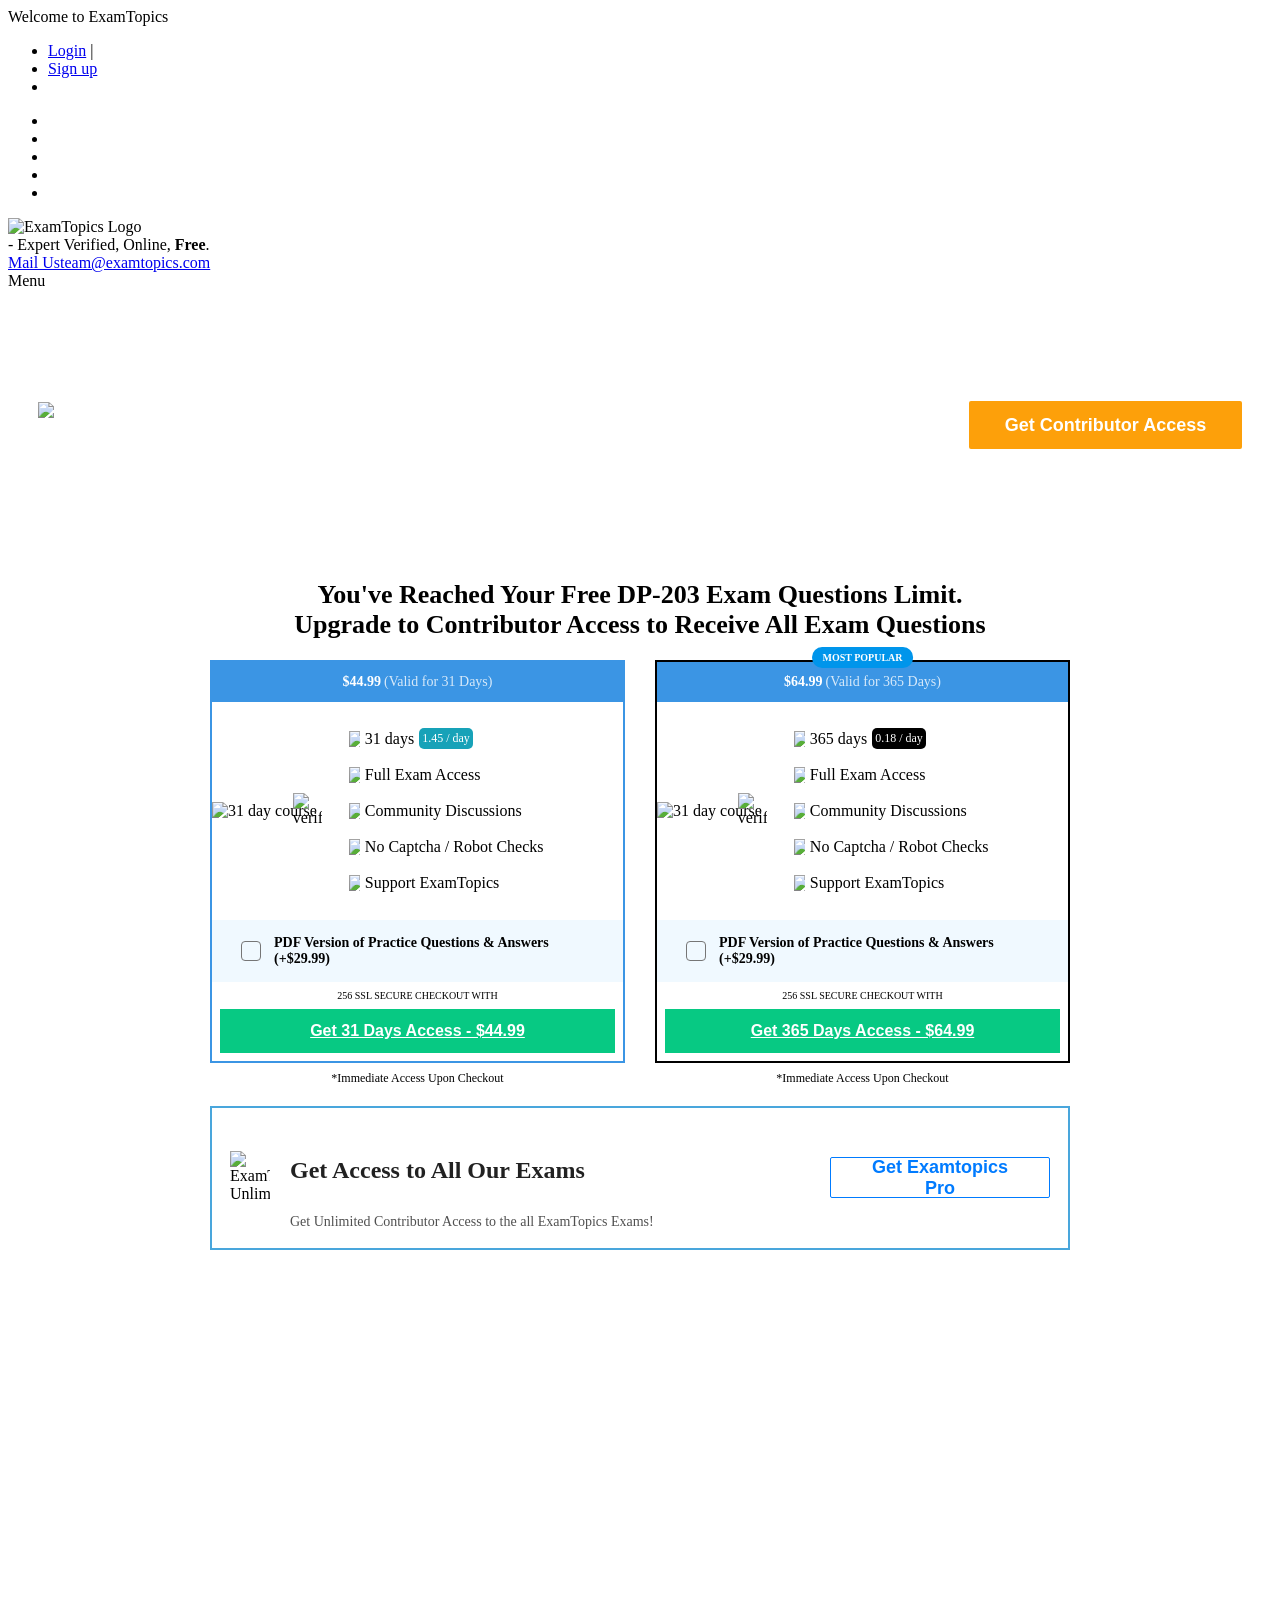
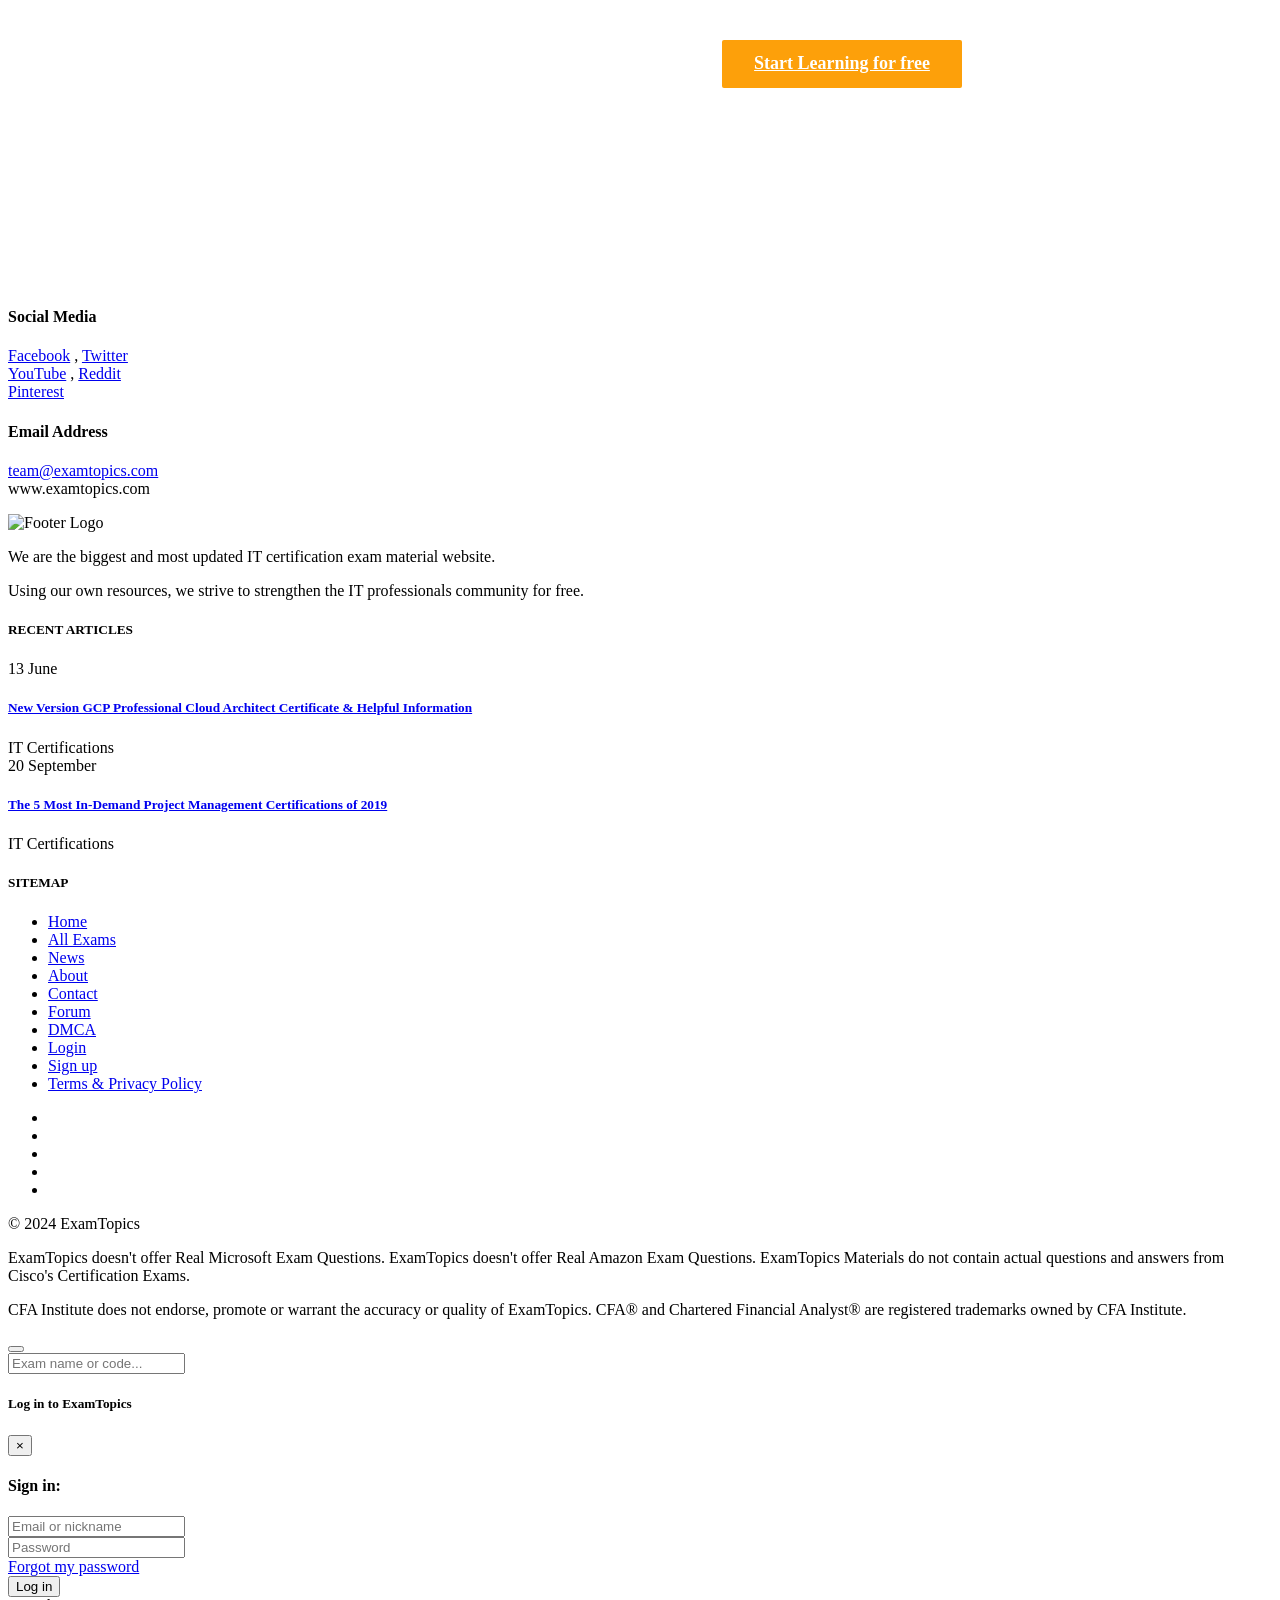
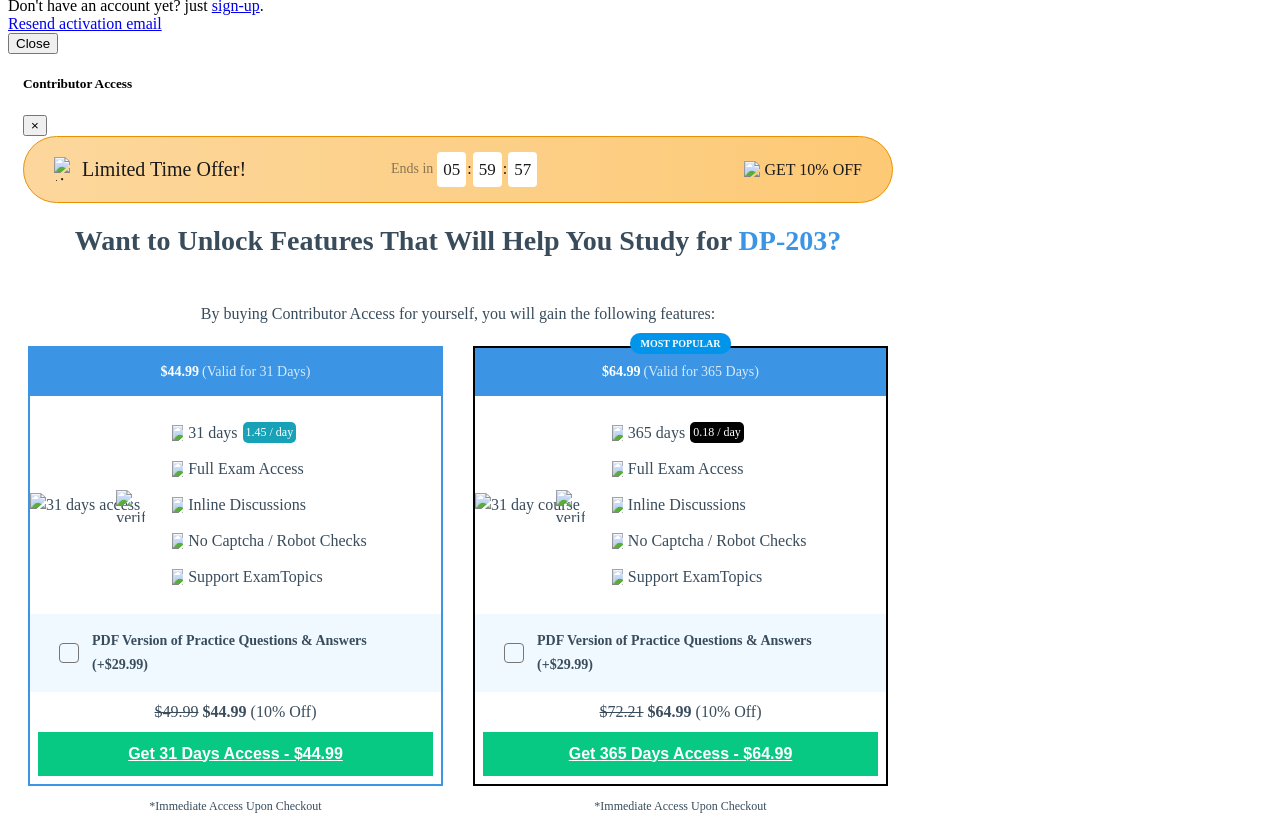
==== index.html @ f0eb1314 "Add files via upload" ====
<!DOCTYPE html>
<!-- saved from url=(0058)https://www.examtopics.com/exams/microsoft/dp-203/view/11/ -->
<html lang="en" class=" js flexbox canvas canvastext webgl no-touch geolocation postmessage no-websqldatabase indexeddb hashchange history draganddrop websockets rgba hsla multiplebgs backgroundsize borderimage borderradius boxshadow textshadow opacity cssanimations csscolumns cssgradients cssreflections csstransforms csstransforms3d csstransitions fontface generatedcontent video audio localstorage sessionstorage webworkers no-applicationcache svg inlinesvg smil svgclippaths"><!-- RubyOnRails - formstatic / kaminari --><head><meta http-equiv="Content-Type" content="text/html; charset=UTF-8">
        
        <meta content="authenticity_token" name="csrf-param">
        <meta content="4sWPhTlJAds1IcfNq1FCybbssAVhHqjiDCKRXOgOQock=" name="csrf-token">
        <!-- Global site tag (gtag.js) - Google Analytics -->
        <script async="" src="./ExamTopics - DP-203 Exam Questions Limit_files/clarity.js.download"></script><script async="" src="./ExamTopics - DP-203 Exam Questions Limit_files/j5qqkpglmm"></script><script src="./ExamTopics - DP-203 Exam Questions Limit_files/1915380481930084" async=""></script><script async="" src="./ExamTopics - DP-203 Exam Questions Limit_files/fbevents.js.download"></script><script type="text/javascript" async="" src="./ExamTopics - DP-203 Exam Questions Limit_files/js"></script><script type="text/javascript" async="" src="./ExamTopics - DP-203 Exam Questions Limit_files/analytics.js.download"></script><script type="text/javascript" async="" src="./ExamTopics - DP-203 Exam Questions Limit_files/js(1)"></script><script async="" src="./ExamTopics - DP-203 Exam Questions Limit_files/gtm.js.download"></script><script async="" src="./ExamTopics - DP-203 Exam Questions Limit_files/js(2)"></script>
        <script>
            window.dataLayer = window.dataLayer || [];
            function gtag() {
                dataLayer.push(arguments);
            }
            gtag('js', new Date());

            gtag('config', 'UA-119892649-1');
			gtag('config', 'AW-634926850');
			gtag('config', 'G-2Y1TJKMJTN');
        </script>
<!-- Google Tag Manager -->
<script>(function(w,d,s,l,i){w[l]=w[l]||[];w[l].push({'gtm.start':
new Date().getTime(),event:'gtm.js'});var f=d.getElementsByTagName(s)[0],
j=d.createElement(s),dl=l!='dataLayer'?'&l='+l:'';j.async=true;j.src=
'https://www.googletagmanager.com/gtm.js?id='+i+dl;f.parentNode.insertBefore(j,f);
})(window,document,'script','dataLayer','GTM-NPZ5XJCD');</script>
<!-- End Google Tag Manager -->
        <meta name="google-site-verification" content="F930_I7rZrRYlNHqblq5P9QvwAEKasart2HpzlnYsSQ">
		<meta name="facebook-domain-verification" content="h1xurj1a9tb4tm6plgrg4it4yrlpr6">

        <!-- meta tag -->
        
        <title>ExamTopics - DP-203 Exam Questions Limit</title>
        <meta name="description" content="ExamTopics - DP-203 Exam Questions Limit">
        <!-- responsive tag -->
        <meta http-equiv="x-ua-compatible" content="ie=edge">
        <meta name="viewport" content="width=device-width, initial-scale=1">

        <!-- favicon -->
        <link rel="apple-touch-icon" sizes="57x57" href="https://www.examtopics.com/assets/images/et/favicon/apple-icon-57x57.png">
        <link rel="apple-touch-icon" sizes="60x60" href="https://www.examtopics.com/assets/images/et/favicon/apple-icon-60x60.png">
        <link rel="apple-touch-icon" sizes="72x72" href="https://www.examtopics.com/assets/images/et/favicon/apple-icon-72x72.png">
        <link rel="apple-touch-icon" sizes="76x76" href="https://www.examtopics.com/assets/images/et/favicon/apple-icon-76x76.png">
        <link rel="apple-touch-icon" sizes="114x114" href="https://www.examtopics.com/assets/images/et/favicon/apple-icon-114x114.png">
        <link rel="apple-touch-icon" sizes="120x120" href="https://www.examtopics.com/assets/images/et/favicon/apple-icon-120x120.png">
        <link rel="apple-touch-icon" sizes="144x144" href="https://www.examtopics.com/assets/images/et/favicon/apple-icon-144x144.png">
        <link rel="apple-touch-icon" sizes="152x152" href="https://www.examtopics.com/assets/images/et/favicon/apple-icon-152x152.png">
        <link rel="apple-touch-icon" sizes="180x180" href="https://www.examtopics.com/assets/images/et/favicon/apple-icon-180x180.png">
        <link rel="icon" type="image/png" sizes="192x192" href="https://www.examtopics.com/assets/images/et/favicon/android-icon-192x192.png">
        <link rel="icon" type="image/png" sizes="32x32" href="https://www.examtopics.com/assets/images/et/favicon/favicon-32x32.png">
        <link rel="icon" type="image/png" sizes="96x96" href="https://www.examtopics.com/assets/images/et/favicon/favicon-96x96.png">
        <link rel="icon" type="image/png" sizes="16x16" href="https://www.examtopics.com/assets/images/et/favicon/favicon-16x16.png">
        <link rel="manifest" href="https://www.examtopics.com/assets/images/et/favicon/manifest.json">
        <meta name="msapplication-TileColor" content="#007bff">
        <meta name="msapplication-TileImage" content="/assets/images/et/favicon/ms-icon-144x144.png">
        <meta name="theme-color" content="#ffffff">

            <!-- deflink == defered link (loaded later by jquery) -->
            <!-- bootstrap v4 css -->
            <link rel="stylesheet" type="text/css" href="./ExamTopics - DP-203 Exam Questions Limit_files/bootstrap.min.css">
            <!-- font-awesome css -->
            <link rel="stylesheet" type="text/css" defhref="/assets/css/font-awesome.min.css" href="./ExamTopics - DP-203 Exam Questions Limit_files/font-awesome.min.css">
            <!-- animate css -->
            <link rel="stylesheet" type="text/css" defhref="/assets/css/animate.css" href="./ExamTopics - DP-203 Exam Questions Limit_files/animate.css">
            <!-- owl.carousel css -->
            <link rel="stylesheet" type="text/css" defhref="/assets/css/owl.carousel.css" href="./ExamTopics - DP-203 Exam Questions Limit_files/owl.carousel.css">
            <!-- slick css -->
            <link rel="stylesheet" type="text/css" defhref="/assets/css/slick.css" href="./ExamTopics - DP-203 Exam Questions Limit_files/slick.css">
            <!-- rsmenu CSS -->
            <link rel="stylesheet" type="text/css" href="./ExamTopics - DP-203 Exam Questions Limit_files/rsmenu-main.css">
            <!-- rsmenu transitions CSS -->
            <link rel="stylesheet" type="text/css" defhref="/assets/css/rsmenu-transitions.css" href="./ExamTopics - DP-203 Exam Questions Limit_files/rsmenu-transitions.css">
            <!-- magnific popup css -->
            <link rel="stylesheet" type="text/css" defhref="/assets/css/magnific-popup.css" href="./ExamTopics - DP-203 Exam Questions Limit_files/magnific-popup.css">

            <!-- flaticon css  -->
            <link rel="stylesheet" type="text/css" defhref="/assets/fonts/flaticon.css" href="./ExamTopics - DP-203 Exam Questions Limit_files/flaticon.css">
            <!-- flaticon2 css  -->
            <link rel="stylesheet" type="text/css" defhref="/assets/fonts/fonts2/flaticon.css" href="./ExamTopics - DP-203 Exam Questions Limit_files/flaticon(1).css">

            <link rel="stylesheet" type="text/css" href="./ExamTopics - DP-203 Exam Questions Limit_files/style.css">
            <!-- Switch style CSS
            <link rel="stylesheet" href="/assets/css/color-style.css">-->
            <link rel="stylesheet" type="text/css" href="./ExamTopics - DP-203 Exam Questions Limit_files/default.css">
            <!-- style css -->
            <!-- switch color presets css
            <link id="switch_style" href="#" rel="stylesheet" type="text/css"> -->
            <!-- responsive css -->
            <link rel="stylesheet" type="text/css" href="./ExamTopics - DP-203 Exam Questions Limit_files/responsive.css">

        <!--[if lt IE 9]>
            <script src="https://oss.maxcdn.com/html5shiv/3.7.2/html5shiv.min.js"></script>
            <script src="https://oss.maxcdn.com/respond/1.4.2/respond.min.js"></script>
        <![endif]-->
        


<!-- Meta Pixel Code -->
<script>
!function(f,b,e,v,n,t,s)
{if(f.fbq)return;n=f.fbq=function(){n.callMethod?
n.callMethod.apply(n,arguments):n.queue.push(arguments)};
if(!f._fbq)f._fbq=n;n.push=n;n.loaded=!0;n.version='2.0';
n.queue=[];t=b.createElement(e);t.async=!0;
t.src=v;s=b.getElementsByTagName(e)[0];
s.parentNode.insertBefore(t,s)}(window, document,'script',
'https://connect.facebook.net/en_US/fbevents.js');
fbq('init', '1915380481930084');
fbq('track', 'PageView');
</script>
<noscript><img height="1" width="1" style="display:none"
src="https://www.facebook.com/tr?id=1915380481930084&ev=PageView&noscript=1"
/></noscript>
<!-- End Meta Pixel Code -->

<script type="text/javascript">
    (function(c,l,a,r,i,t,y){
        c[a]=c[a]||function(){(c[a].q=c[a].q||[]).push(arguments)};
        t=l.createElement(r);t.async=1;t.src="https://www.clarity.ms/tag/"+i;
        y=l.getElementsByTagName(r)[0];y.parentNode.insertBefore(t,y);
    })(window, document, "clarity", "script", "j5qqkpglmm");
</script>

<!-- Start VWO Async SmartCode -->
<link rel="preconnect" href="https://dev.visualwebsiteoptimizer.com/">
<script type="text/javascript" id="vwoCode">
window._vwo_code=window._vwo_code || (function() {
var account_id=782917,
version = 1.5,
settings_tolerance=2000,
library_tolerance=2500,
use_existing_jquery=false,
is_spa=1,
hide_element='body',
hide_element_style = 'opacity:0 !important;filter:alpha(opacity=0) !important;background:none !important',
/* DO NOT EDIT BELOW THIS LINE */
f=false,w=window,d=document,vwoCodeEl=d.querySelector('#vwoCode'),code={use_existing_jquery:function(){return use_existing_jquery},library_tolerance:function(){return library_tolerance},hide_element_style:function(){return'{'+hide_element_style+'}'},finish:function(){if(!f){f=true;var e=d.getElementById('_vis_opt_path_hides');if(e)e.parentNode.removeChild(e)}},finished:function(){return f},load:function(e){var t=d.createElement('script');t.fetchPriority='high';t.src=e;t.type='text/javascript';t.onerror=function(){_vwo_code.finish()};d.getElementsByTagName('head')[0].appendChild(t)},getVersion:function(){return version},getMatchedCookies:function(e){var t=[];if(document.cookie){t=document.cookie.match(e)||[]}return t},getCombinationCookie:function(){var e=code.getMatchedCookies(/(?:^|;)\s?(_vis_opt_exp_\d+_combi=[^;$]*)/gi);e=e.map(function(e){try{var t=decodeURIComponent(e);if(!/_vis_opt_exp_\d+_combi=(?:\d+,?)+\s*$/.test(t)){return''}return t}catch(e){return''}});var i=[];e.forEach(function(e){var t=e.match(/([\d,]+)/g);t&&i.push(t.join('-'))});return i.join('|')},init:function(){if(d.URL.indexOf('__vwo_disable__')>-1)return;w.settings_timer=setTimeout(function(){_vwo_code.finish()},settings_tolerance);var e=d.currentScript,t=d.createElement('style'),i=e&&!e.async?hide_element?hide_element+'{'+hide_element_style+'}':'':code.lA=1,n=d.getElementsByTagName('head')[0];t.setAttribute('id','_vis_opt_path_hides');vwoCodeEl&&t.setAttribute('nonce',vwoCodeEl.nonce);t.setAttribute('type','text/css');if(t.styleSheet)t.styleSheet.cssText=i;else t.appendChild(d.createTextNode(i));n.appendChild(t);var o=this.getCombinationCookie();this.load('https://dev.visualwebsiteoptimizer.com/j.php?a='+account_id+'&u='+encodeURIComponent(d.URL)+'&f='+ +is_spa+'&vn='+version+(o?'&c='+o:''));return settings_timer}};w._vwo_settings_timer = code.init();return code;}());
</script><script fetchpriority="high" src="./ExamTopics - DP-203 Exam Questions Limit_files/j.php" type="text/javascript"></script>
<!-- End VWO Async SmartCode -->


    <script type="text/javascript" async="" src="./ExamTopics - DP-203 Exam Questions Limit_files/f.txt"></script></head>
    <body class="home2">
<!-- Google Tag Manager (noscript) -->
<noscript><iframe src="https://www.googletagmanager.com/ns.html?id=GTM-NPZ5XJCD"
height="0" width="0" style="display:none;visibility:hidden"></iframe></noscript>
<!-- End Google Tag Manager (noscript) -->
        
<!--Full width header Start-->
<div class="full-width-header">
<!-- Toolbar Start -->
<div class="rs-toolbar">
	<div class="container">
		<div class="row d-print-none">
			<div class="col-md-6">
				<div class="rs-toolbar-left">
					<div class="welcome-message">
					<i class="fa fa-bank"></i><span>Welcome to ExamTopics</span>
					</div>
				</div>
			</div>
			<div class="col-md-6">
				<div class="rs-toolbar-right">
					<div class="account-menu">
						<ul>
							
								<li><a href="https://www.examtopics.com/login/" data-toggle="modal" data-target="#login-modal" class="mr-2">Login</a> |</li>
								<li><a href="https://www.examtopics.com/signup/">Sign up</a></li>
							
							<li class="spacer"></li>
						</ul>
					</div>
					<div class="toolbar-share-icon">
						<ul>
						
							<li><a href="https://www.facebook.com/ExamTopicsOnline/"><i class="fa fa-facebook"></i></a></li>
						
							<li><a href="https://twitter.com/TopicsExam"><i class="fa fa-twitter"></i></a></li>
						
							<li><a href="https://www.youtube.com/channel/UC4CThW97vf8rHFYcvK2disg"><i class="fa fa-youtube"></i></a></li>
						
							<li><a href="https://www.reddit.com/r/ExamTopics/"><i class="fa fa-reddit"></i></a></li>
						
							<li><a href="https://www.pinterest.com/examtopics/"><i class="fa fa-pinterest"></i></a></li>
						
						</ul>
					</div>
					<!--<a href="#" class="apply-btn">Apply Now</a>-->
				</div>
			</div>
		</div>
	</div>
</div>
<!-- Toolbar End -->

<!--Header Start-->
<header id="rs-header" class="rs-header">
<!-- Header Top Start -->
<div class="rs-header-top">
	<div class="container">
		<div class="row">
			<div class="col-lg-5 col-md-12 rs-vertical-middle">
				<div class="logo-area">
					<img src="./ExamTopics - DP-203 Exam Questions Limit_files/ExamTopics-Logo-Smaller.png" alt="ExamTopics Logo">
					<br class="hidden-desktop">
					<span class="moto hypen-separator hidden-mobile">-</span>
					<span class="moto">Expert Verified, Online, <strong>Free</strong>.</span>
				</div>
			</div>
			<div class="col-lg-7 col-md-12 d-print-none">
				<div class="row">
					<div class="col-sm-4">
						<!-- Placeholder -->
					</div>
					<div class="col-sm-4">
						<div class="header-contact">
							<div id="info-details" class="widget-text">
								<i class="glyph-icon flaticon-email"></i>
								<div class="info-text">
								<a href="mailto:team@examtopics.com"><span>Mail Us</span>team@examtopics.com</a>
								</div>
							</div>
						</div>
					</div>
					<div class="col-sm-4">
						<div class="header-contact">
							<div id="address-details" class="widget-text">





							</div>
						</div>
					</div>
				</div>
			</div>
		</div>
	</div>
</div>
<!-- Header Top End -->

	<!-- Menu Start -->
	<div class="menu-area menu-sticky d-print-none">
		<div class="container">
			<div class="main-menu">
				<div class="row">
					<div class="col-sm-12">
						<!-- <div id="logo-sticky" class="text-center">
							<a href="index.html"><img src="/assets/images/logo.png" alt="logo"></a>
						</div> -->
						<a class="rs-menu-toggle rs-menu-toggle-open"><i class="fa fa-bars"></i>Menu</a>
						<nav class="rs-menu rs-menu-close" style="height: 0px; opacity: 0;">
							<ul class="nav-menu">
								<!-- Home -->
								<li class="current-menu-item current_page_item"><a href="https://www.examtopics.com/" class="home">Home</a></li>
								<!-- End Home -->
								<li><a href="https://unlimited.examtopics.com/">UNLIMITED ACCESS</a></li>
								<!-- Drop Down Pages Start -->
								<li class="rs-mega-menu mega-rs"><a href="https://www.examtopics.com/exams/microsoft/dp-203/view/11/#">Popular Exams</a>
									<ul class="mega-menu">
										<li class="mega-menu-container">
											<div class="mega-menu-innner">
















<div class="single-magemenu">
	<ul class="sub-menu">
	
		
		<li><a href="https://www.examtopics.com/exams/amazon/">Amazon</a></li>
	
		
		<li><a href="https://www.examtopics.com/exams/isaca/">Isaca</a></li>
	
		
		<li><a href="https://www.examtopics.com/exams/vmware/">VMware</a></li>
	
		
		<li><a href="https://www.examtopics.com/exams/isc/">ISC</a></li>
	
		
		<li><a href="https://www.examtopics.com/exams/palo-alto-networks/">Palo Alto Networks</a></li>
	
	</ul>
</div>



<div class="single-magemenu">
	<ul class="sub-menu">
	
		
		<li><a href="https://www.examtopics.com/exams/cisco/">Cisco</a></li>
	
		
		<li><a href="https://www.examtopics.com/exams/google/">Google</a></li>
	
		
		<li><a href="https://www.examtopics.com/exams/eccouncil/">ECCouncil</a></li>
	
		
		<li><a href="https://www.examtopics.com/exams/the-open-group/">The Open Group</a></li>
	
		
		<li><a href="https://www.examtopics.com/exams/oracle/">Oracle</a></li>
	
	</ul>
</div>



<div class="single-magemenu">
	<ul class="sub-menu">
	
		
		<li><a href="https://www.examtopics.com/exams/microsoft/">Microsoft</a></li>
	
		
		<li><a href="https://www.examtopics.com/exams/salesforce/">Salesforce</a></li>
	
		
		<li><a href="https://www.examtopics.com/exams/servicenow/">ServiceNow</a></li>
	
		
		<li><a href="https://www.examtopics.com/exams/fortinet/">Fortinet</a></li>
	
		
		<li><a href="https://www.examtopics.com/exams/juniper/">Juniper</a></li>
	
	</ul>
</div>
















											</div>
										</li>
									<div class="sub-menu-close"><i class="fa fa-times" aria-hidden="true"></i>Close</div></ul>
								<span class="rs-menu-parent"><i class="fa fa-angle-down" aria-hidden="true"></i></span></li>
								<!--Drop Down Pages End -->
<style>
.nav__new {
      font-size: 14px;
      line-height: 18px;
      background: #0095eb;
      border-radius: 4px;
      display: flex;
      align-items: center;
      justify-content: center;
      width: 50px;
      height: 25px;
      color: #fff;
      position: absolute;
      top: 0;
      right: 50%;
      cursor: default;
      pointer-events: none;
      transform: translate(10%, -50%);
    }
@media(max-width: 992px){
  .rs-menu li{
    width: fit-content
  }
}
</style>
							<li><a href="https://www.examtopics.com/exams/">View All Exams</a></li>
							<li><a href="https://certification.examtopics.com/freedownload" target="_blank">Download Free</a></li>
							<li><a href="https://courses.examtopics.com/" onclick="return coursesClick();">Courses</a><span class="nav__new">NEW</span></li>
							<!-- <li><a href="/news/">News</a></li>
							<li><a href="/#about-us">About</a></li> -->
							<li><a href="https://www.examtopics.com/#contact-us">Contact</a></li>
							<li><a href="https://www.examtopics.com/discussions/">Forum</a></li>

							
								<li class="d-md-none"><a href="https://www.examtopics.com/login/" data-toggle="modal" data-target="#login-modal">Login</a></li>
								<li class="d-md-none"><a href="https://www.examtopics.com/signup/">Sign up</a></li>
							
							</ul>
						</nav>
						<a class="hidden-xs rs-search" data-target=".search-modal" data-toggle="modal" href="https://www.examtopics.com/exams/microsoft/dp-203/view/11/#"><i class="fa fa-search"></i></a>
					</div>
				</div>
			</div>
		</div>
	</div>
	<!-- Menu End -->
</header>
<script type="text/javascript">
function coursesClick()
{
	dataLayer.push({ ecommerce: null });  // Clear the previous ecommerce object.
	dataLayer.push({
	  event: "nav_click_courses"
	});
	return true;
}
</script>
<!--Header End-->

</div>
<!--Full width header End-->





<!-- notlogged -->
	
		<div class="container" id="unlock2024">
		<div class="sale2024">
		  <div class="sale2024__wrapper">
			<div class="sale2024__info">
			  <img src="./ExamTopics - DP-203 Exam Questions Limit_files/31-3.png" width="66" height="81" alt="sale">
			  <div class="sale2024__text">
				<h3>Want to Unlock All Questions for this Exam?</h3>
				<p><span>Full Exam Access, Discussions, No Robots Checks</span></p>
			  </div>
			</div>
			<div class="sale2024__nav">
			  <a href="https://www.examtopics.com/exams/microsoft/dp-203/view/11/#" class="paid-access-modal-open" onclick="return caClickEvent(&#39;Microsoft&#39;, &#39;DP-203&#39;);"><button style="cursor: pointer; background-color: rgb(253, 160, 10);" class="orange" onmouseover="this.style.backgroundColor=&#39;#e39009&#39;" onmouseout="this.style.backgroundColor=&#39;#fda00a&#39;">Get Contributor Access</button></a>
			  <div class="sale2024__nav-footer">
				<div class="countdown">
				  27
				</div>
				<span>Students signed up in the last 24H</span>
			  </div>
			</div>
		  </div>
		</div>
		</div>
	<style>
	  .examQa .btn {margin: 0 auto;margin-top: 20px;max-width: 265px;width: 100%;font-size: 18px;}.examQa {max-width: 600px;margin: 0 auto;margin-top: 40px;border-radius: 10px;border: 1px solid rgba(0, 0, 0, 0.2);padding: 20px;display: flex;flex-direction: column;}.examQa h2 {font-weight: 700;text-align: center;font-size: 22px;line-height: 26px;margin-bottom: 10px;padding: 0 40px;}.examQa__block {display: flex;flex-direction: column;row-gap: 10px;width: fit-content;margin: 0 auto;margin-top: 16px;}.examQa__item {display: flex;align-items: center;column-gap: 8px;font-size: 16px;line-height: 26px;}.examQa__date {font-size: 16px;line-height: 19px;color: #505050;text-align: center;}.sale2024__nav-footer {font-size: 16px;display: flex;column-gap: 8px;align-items: center;}.sale2024__nav-footer .countdown span {color: #fff;font-weight: 700;}.sale2024__nav-footer span {color: rgba(255, 255, 255, 0.7);}button.orange {background: #fda00a;width: 273px;height: 48px;font-weight: 700;font-size: 18px;border-radius: 2px;border: none;color: #fff;}.sale2024 {background-image: url(https://www.examtopics.com/assets/images/blue-bg.jpg);padding: 30px;background-size: cover;background-position: center;background-repeat: no-repeat;color: #fff;margin-top: 60px;}.sale2024__info {display: flex;align-items: center;column-gap: 15px;}.sale2024__info h3 {font-size: 24px;line-height: 28px;font-weight: 700;margin-bottom: 0;color: #fff;}.sale2024__info h3 mark {color: #ffd48e;font-weight: 900;background: transparent;}.sale2024__info p {color: rgba(255, 255, 255, 0.7);font-size: 16px;line-height: 19px;margin-bottom: 0;}.sale2024__info p span {color: #fff;font-weight: 700;letter-spacing: 1%;}.sale2024__wrapper {display: flex;justify-content: space-between;align-items: flex-start;}.sale2024__text {display: flex;flex-direction: column;row-gap: 5px;}.sale2024__nav {display: flex;flex-direction: column;row-gap: 8px;align-items: center;margin-top: 5px;}@media(max-width: 1200px){.sale2024{margin-top: 100px;}}@media (max-width: 992px) {.sale2024{margin-top: 30px;}.sale2024__wrapper {flex-direction: column;row-gap: 20px;align-items: center;}.sale2024__info img {width: 88px;height: 108px;}}@media (max-width: 768px) {.sale2024 {padding: 15px;}}@media (max-width: 576px) {.sale2024__info {column-gap: 5px;}.sale2024__nav, button.orange {width: 100%;}.examQa {margin-top: 15px;}.examQa h2 {padding: 0;}}@media (max-width: 410px) {.sale2024__text {text-align: center;}.sale2024__info h3 {font-size: 20px;line-height: 24px;}}
	</style>
	
<!-- endof notlogged -->

    <!-- base_captcha -->
    <div class="sec-spacer" style="padding-top: 40px">


<div class="container">
  <div class="contrib contrib-new">
    <h2 style="margin-bottom:0px;"><!-- DP-203 -->
      You've Reached Your Free DP-203 Exam Questions Limit.<br> Upgrade to Contributor Access to Receive All Exam Questions
    </h2>
    <div class="contrib__block">
      <div class="contrib__item">
        <div class="contrib__item-wrapper">
          <div class="contrib__item-header">
            <b>$44.99 </b><span> (Valid for 31 Days)</span>
          </div>
          <div class="contrib__item-content">
            <div class="contrib__item-image">
              <img src="./ExamTopics - DP-203 Exam Questions Limit_files/31.webp" width="164" height="176" alt="31 day course">
              <img src="./ExamTopics - DP-203 Exam Questions Limit_files/verif.webp" alt="verif" width="29" height="32" class="verif">
            </div>
            <ul>
              <li>
                <img src="./ExamTopics - DP-203 Exam Questions Limit_files/card-arrow.webp" width="11" height="16" alt="list arrow">31 days <span class="mark">1.45 / day</span>
              </li>
              <li>
                <img src="./ExamTopics - DP-203 Exam Questions Limit_files/card-arrow.webp" width="11" height="16" alt="list arrow">Full Exam Access
              </li>
              <li>
                <img src="./ExamTopics - DP-203 Exam Questions Limit_files/card-arrow.webp" width="11" height="16" alt="list arrow">Community Discussions
              </li>
              <!-- <li>
                <img
       src="https://www.examtopics.com/assets/images/card-arrow.webp"
       width="11"
       height="16"
       alt="list arrow"
                />PDF Download
              </li> -->
              <li>
                <img src="./ExamTopics - DP-203 Exam Questions Limit_files/card-arrow.webp" width="11" height="16" alt="list arrow">No Captcha / Robot Checks
              </li>
              <li>
                <img src="./ExamTopics - DP-203 Exam Questions Limit_files/card-arrow.webp" width="11" height="16" alt="list arrow">Support ExamTopics
              </li>
            </ul>
          </div>
                      <div class="contrib__pdf">
                        <form>
                          <label class="pdf-form-control">
                            <input type="checkbox" name="checkbox" onclick="monthPdf(this)">
                            PDF Version of Practice Questions &amp; Answers (+$29.99)
                          </label>
                        </form>
                      </div>
          <div class="contrib__item-footer">
            <span>256 SSL SECURE CHECKOUT WITH</span>
            <button>

              <a id="Amonth" href="https://certification.examtopics.com/checkout/microsoft/dp-203/month" style="color:white;" onclick="return accessMonthClick();">
				<span style="font-size:16px;" id="monthSpan">Get 31 Days Access - $44.99</span>
              </a>

            </button>
          </div>
        </div>
        <span class="contrib__immed">*Immediate Access Upon Checkout</span>
      </div>
      <div class="contrib__item black">
        <div class="contrib__item-wrapper">
          <div class="contrib__item-header blacked">
            <b>$64.99 </b><span> (Valid for 365 Days)</span>
            <div class="contrib__popular centered blue">MOST POPULAR</div>
          </div>
          <div class="contrib__item-content">
            <div class="contrib__item-image">
              <img src="./ExamTopics - DP-203 Exam Questions Limit_files/365.webp" width="164" height="176" alt="31 day course">
              <img src="./ExamTopics - DP-203 Exam Questions Limit_files/verif.webp" alt="verif" width="29" height="32" class="verif">
            </div>
            <ul>
              <li>
                <img src="./ExamTopics - DP-203 Exam Questions Limit_files/card-arrow.webp" width="11" height="16" alt="list arrow">365 days <span class="mark">0.18 / day</span>
              </li>
              <li>
                <img src="./ExamTopics - DP-203 Exam Questions Limit_files/card-arrow.webp" width="11" height="16" alt="list arrow">Full Exam Access
              </li>
              <li>
                <img src="./ExamTopics - DP-203 Exam Questions Limit_files/card-arrow.webp" width="11" height="16" alt="list arrow">Community Discussions
              </li>
              <!-- <li>
                <img
       src="https://www.examtopics.com/assets/images/card-arrow.webp"
       width="11"
       height="16"
       alt="list arrow"
                />PDF Download
              </li> -->
              <li>
                <img src="./ExamTopics - DP-203 Exam Questions Limit_files/card-arrow.webp" width="11" height="16" alt="list arrow">No Captcha / Robot Checks
              </li>
              <li>
                <img src="./ExamTopics - DP-203 Exam Questions Limit_files/card-arrow.webp" width="11" height="16" alt="list arrow">Support ExamTopics
              </li>
            </ul>
          </div>
                      <div class="contrib__pdf">
                        <form>
                          <label class="pdf-form-control">
                            <input type="checkbox" name="checkbox" onclick="yearPdf(this)">
                            PDF Version of Practice Questions &amp; Answers (+$29.99)
                          </label>
                        </form>
                      </div>
          <div class="contrib__item-footer">
            <span>256 SSL SECURE CHECKOUT WITH</span>
            <button>

              <a id="Ayear" href="https://certification.examtopics.com/checkout/microsoft/dp-203/year" onclick="return accessYearClick();">
                <span style="font-size:16px;" id="yearSpan">Get 365 Days Access - $64.99</span>
              </a>

            </button>
          </div>
        </div>
        <span class="contrib__immed">*Immediate Access Upon Checkout</span>
      </div>
    </div>

<style>
.contrib__ulimited {
  border: 2px solid #49a6dc;
  padding: 18px;
}
.contrib__ulimited-wrapper {
  display: flex;
  justify-content: space-between;
  align-items: center;
  width: 100%;
}
.contrib__ulimited-get button {
  color: #007bff;
  background: transparent;
  border: 1.7px solid #007bff;
  transition: 0.3s all;
  display: flex;
  padding: 10px 30px;
  justify-content: center;
  align-items: center;
  font-size: 18px;
  font-weight: 700;
  border-radius: 2px;
  height: 41px;
  width: 100%;
  max-width: 220px;
}
.contrib__ulimited-get button:hover {
  background-color: #0069d9;
  border-color: #0062cc;
  color: #fff;
}
.contrib__ulimited-info {
  display: flex;
  align-items: center;
  column-gap: 20px;
}
.contrib__ulimited-content {
  display: flex;
  flex-direction: column;
  row-gap: 6px;
}
.contrib__ulimited-content h4 {
  color: #212121;
  font-size: 24px;
  font-weight: 700;
  margin-bottom: 0;
}
.contrib__ulimited-content h5 {
  color: #505050;
  font-size: 14px;
  font-weight: 400;
  margin-bottom: 0;
}
.contrib__ulimited-get,
.contrib__ulimited-get button {
  max-width: 220px;
  width: 100%;
}
@media (max-width: 768px) {
  .contrib__ulimited-wrapper {
	flex-direction: column;
	align-items: flex-start;
	row-gap: 10px;
  }
  .contrib__ulimited-get,
  .contrib__ulimited-get button {
	max-width: none;
  }
}
@media (max-width: 576px) {
  .contrib__ulimited-content h4 {
	font-size: 20px;
	line-height: 24px;
  }
  .contrib__ulimited-content h5 {
	line-height: 18px;
  }
}
</style>

<div class="contrib__ulimited contrib__block">
  <div class="contrib__ulimited-wrapper">
	<div class="contrib__ulimited-info">
	  <img width="40" height="54" src="./ExamTopics - DP-203 Exam Questions Limit_files/ex-pro.webp" alt="ExamTopics Unlimited">
	  <div class="contrib__ulimited-content">
		<h4>Get Access to All Our Exams</h4>
		<h5>Get Unlimited Contributor Access to the all ExamTopics Exams!</h5>
	  </div>
	</div>
	<div class="contrib__ulimited-get">
	  <form method="GET" action="https://unlimited.examtopics.com/" target="_blank">
		<button style="cursor:pointer">Get Examtopics Pro</button>
	  </form>
	</div>
  </div>
</div>


  </div>
</div>
<div>&nbsp;</div><!--  style="margin-bottom:20px;" -->
<div>&nbsp;</div>
<div>&nbsp;</div>

 <style> .contrib__block, .contrib__separator {max-width: 700px;margin: 0 auto;display: flex;}.contrib h2, .contrib-new .contrib__item-content .mark, .contrib__separator span {line-height: normal;}.contrib h2 {font-size: 26px;font-weight: 700;text-align: center;}.contrib__block {justify-content: space-between;column-gap: 30px;width: 100%;row-gap: 30px;margin-top: 20px;}.contrib__item {display: flex;flex-direction: column;row-gap: 8px;width: 100%;transition: scale 0.3s;}.contrib__item-wrapper {display: flex;flex-direction: column;border: 1px solid #3b95e4;background-color: #fff;}.contrib__item-header {display: flex;align-items: center;justify-content: center;font-size: 14px;color: #fff;background-color: #3b95e4;padding: 12px;column-gap: 3px;position: relative;}.contrib__item-header span {opacity: 0.8;}.contrib__item-header b {opacity: 1;}.contrib__item-content {display: flex;flex-direction: column;padding: 8px;}.contrib__item-content ul {text-align: center;display: flex;flex-direction: column;row-gap: 10px;padding: 0 8px;}.contrib__item-content .mark {padding: 3px;background-color: #17a2b8;border-radius: 5px;color: #fff;font-size: 12px;}.contrib__item-footer {display: flex;flex-direction: column;row-gap: 8px;padding: 8px;align-items: center;}.contrib__item-footer button {border-radius: 5px;color: #fff;fill: none;stroke: #fff;background-color: #07c983;padding: 0;margin-bottom: 10px;width: 85%;transition: 0.3s;border: none;}.contrib__item-footer button a {display: flex;column-gap: 5px;align-items: center;justify-content: center;padding: 5px;color: #fff;}.contrib__item-footer button:hover {background-color: #0d8458;}.contrib__item-footer button svg {fill: none;}.contrib__item-footer span {font-size: 10px;}.contrib__item-footer button span {font-size: 14px;}.contrib__immed {font-size: 12px;text-align: center;}.contrib__popular {background-color: #000;color: #fff;display: flex;align-items: center;justify-content: center;position: absolute;top: -15px;padding: 5px 10px;font-size: 10px;border-radius: 10px;right: 0;}.contrib__separator {column-gap: 10px;align-items: center;width: 100%;}.contrib__separator hr {height: 1px;background: #d4d4d4;width: 100%;}.contrib__separator span {color: #505050;font-size: 16px;}.contrib-new .contrib__item-wrapper {border: 2px solid #3b95e4;}.contrib__item.black .contrib__item-wrapper {border: 2px solid #000;}.contrib__item-header.blacked {background-image: url(https://www.examtopics.com/assets/images/card-bg.webp);background-repeat: no-repeat;background-size: cover;background-position: center;}.contrib__popular.centered {right: 50%;transform: translate(50%, 0);line-height: normal;}.contrib__popular.blue {background-color: #0095eb;font-weight: 800;}.contrib__statistic-item .title, .pdf-form-control {font-size: 14px;font-weight: 700;}.contrib-new .contrib__item-footer button {width: 100%;border-radius: 0;height: 44px;font-weight: 800;margin-bottom: 0;}.contrib-new .contrib__item-content {display: flex;flex-direction: row;justify-content: flex-start;align-items: center;column-gap: 24px;padding-left: 0;}.contrib-new .contrib__block {max-width: 860px;}.contrib-new .contrib__item-content li {display: flex;align-items: center;column-gap: 5px;line-height: 26px;text-align: left;}.contrib__pdf, .contrib__statistic {justify-content: center;display: flex;}.contrib-new .black .contrib__item-content .mark {background: #000;}.contrib__item-image {position: relative;max-height: 175px;}.contrib__item-image .verif {position: absolute;right: -5px;bottom: -5px;}.contrib__statistic {column-gap: 45px;row-gap: 20px;margin: -15px 0;}.contrib__statistic-item {display: flex;flex-direction: column;align-items: center;row-gap: 4px;}.contrib__statistic-item .subtitle {color: #505050;font-size: 12px;font-weight: 400;}.contrib__pdf {padding: 15px 25px;background: #f0f9ff;align-items: center;}.pdf-form-control {display: flex;justify-content: center;align-items: center;column-gap: 10px;cursor: pointer;margin-bottom: 0;}.pdf-form-control input[type='checkbox'] {-webkit-appearance: none;appearance: none;width: 20px;height: 20px;border: 1px solid #767676;border-radius: 4px;display: grid;place-content: center;cursor: pointer;}.pdf-form-control input[type='checkbox']::before {content: '';width: 0.65em;height: 0.65em;clip-path: polygon(14% 44%, 0 65%, 50% 100%, 100% 16%, 80% 0%, 43% 62%);transform: scale(0);transform-origin: bottom left;transition: transform 120ms ease-in-out;background-color: CanvasText;}.pdf-form-control input[type='checkbox']:checked::before {transform: scale(1);}@media (max-width: 992px) {.contrib__block {flex-wrap: wrap;}.contrib-new .contrib__item-content {justify-content: center;}}@media (max-width: 768px) {.contrib-new .contrib__item-content {justify-content: flex-start;}.contrib__statistic {flex-wrap: wrap;}.contrib__statistic-item {width: calc((100% - 45px) / 2);}}@media (max-width: 500px) {.contrib-new .contrib__item-content {flex-direction: column;row-gap: 25px;}.contrib__statistic-item {width: 100%;}.contrib__pdf {padding: 15px;}}</style>


<script type="text/javascript">
var curSymbol='$';
//
function monthPdf(src)
{
	if (src.checked)//pdf
	{
		document.getElementById("Amonth").href="https://certification.examtopics.com/checkout/microsoft/dp-203/monthpdf";
		document.getElementById("monthSpan").innerHTML='Get 31 Days Access - '+curSymbol+'74.98';
	}
	else//normal
	{

		document.getElementById("Amonth").href="https://certification.examtopics.com/checkout/microsoft/dp-203/month"; 

		document.getElementById("monthSpan").innerHTML='Get 31 Days Access - '+curSymbol+'44.99';
	}
}
//
function yearPdf(src)
{
	if (src.checked)//pdf
	{
		document.getElementById("Ayear").href="https://certification.examtopics.com/checkout/microsoft/dp-203/yearpdf";
		document.getElementById("yearSpan").innerHTML='Get 365 Days Access - '+curSymbol+'94.98';
	}
	else//normal
	{

		document.getElementById("Ayear").href="https://certification.examtopics.com/checkout/microsoft/dp-203/year"; 

		document.getElementById("yearSpan").innerHTML='Get 365 Days Access - '+curSymbol+'64.99';
	}
}
//
function accessMonthClick()
{
	window.dataLayer = window.dataLayer || [];
	dataLayer.push({
	  event: "contributor_access_31_days"
	});
	return true;
}
//
function accessYearClick()
{
	window.dataLayer = window.dataLayer || [];
	dataLayer.push({
	  event: "contributor_access_365_days"
	});
	return true;
}
//
function contributorClick()
{ 	
dataLayer.push({ ecommerce: null });  // Clear the previous ecommerce object.
dataLayer.push({
  event: "robot_contributor_access",
  ecommerce: {
    currency: "USD",
    items: [
    {
      item_id: "vendor_59",
      item_name: "Microsoft",
      affiliation: "Examtopics",
      item_brand: "Examtopics",
      item_category: "View All Exams",
      item_exam_name: "DP-203",
      login_status: "loggedout",
    }
    ]
  }
});
	return true;
}
</script>


<style>
.footer-cert {background: url(https://www.examtopics.com/assets/images/footer-girl.webp);background-repeat: no-repeat;background-size: cover;padding: 120px 0 200px 0;margin-bottom: -1px;}.footer-cert__wrapper {display: flex;justify-content: flex-end;}.footer-cert__info {color: #fff;display: flex;flex-direction: column;row-gap: 12px;max-width: 550px;}.footer-cert__info h3 {font-size: 27px;font-weight: 700;color: #fff;margin-bottom: 0;}.footer-cert__info p {font-size: 18px;line-height: 26px;padding-bottom: 12px;margin-bottom: 0;}.footer-cert__info a, .footer-cert__info button {color: #fff;border-radius: 2px;font-size: 18px;font-weight: 700;background: #fda00a;height: 48px;width: 240px;display: flex;align-items: center;justify-content: center;}@media (max-width: 992px) {.footer-cert__wrapper {justify-content: flex-start;}}@media (max-width: 768px) {.footer-cert {padding: 80px 0;}.footer-cert__info {row-gap: 17px;}}@media (max-width: 460px) {.footer-cert {padding: 60px 0;}.footer-cert__info a, .footer-cert__info button {width: 100%;}}
</style>
<div class="footer-cert">
  <div class="container">
    <div class="footer-cert__wrapper">
      <div class="footer-cert__info">
        <h3>Get IT Certification</h3>
        <p>
          Unlock free, top-quality video courses on ExamTopics with a simple registration. Elevate
          your learning journey with our expertly curated content. Register now to access a diverse
          range of educational resources designed for your success. Start learning today with
          ExamTopics!
        </p>
        <a href="https://courses.examtopics.com/" target="_blank">Start Learning for free</a>
      </div>
    </div>
  </div>
</div>

<!-- Footer Start -->
<footer id="rs-footer" class="bg3 rs-footer" style="margin-top:0"><!-- <footer id="rs-footer" class="bg3 rs-footer"> -->
<div class="container d-print-none">
	<!-- Footer Address -->
	<div>
		<div class="row footer-contact-desc">
			<div class="col-md-6">
				<div class="contact-inner">
					<i class="fa fa-users"></i>
					<h4 class="contact-title">Social Media</h4>
					<p class="contact-desc">
						
						<a href="https://www.facebook.com/ExamTopicsOnline/" class="social-media-contact-link">Facebook</a>
							
								,
							
						
						<a href="https://twitter.com/TopicsExam" class="social-media-contact-link">Twitter</a>
							
								<br>
							
						
						<a href="https://www.youtube.com/channel/UC4CThW97vf8rHFYcvK2disg" class="social-media-contact-link">YouTube</a>
							
								,
							
						
						<a href="https://www.reddit.com/r/ExamTopics/" class="social-media-contact-link">Reddit</a>
							
								<br>
							
						
						<a href="https://www.pinterest.com/examtopics/" class="social-media-contact-link">Pinterest</a>
							
						
					</p>
				</div>
			</div>
			<div class="col-md-6">
				<div class="contact-inner" id="contact-us">
					<i class="fa fa-envelope"></i>
					<h4 class="contact-title">Email Address</h4>
					<p class="contact-desc">
						<a href="mailto:team@examtopics.com">team@examtopics.com</a><br><!-- team@examtopics.com -->
						www.examtopics.com
					</p>
				</div>
			</div>
		</div>
	</div>
</div>

<!-- Footer Top -->
<div class="footer-top d-print-none">
	<div class="container">
		<div class="row">
			<div class="col-lg-3 col-md-12">
				<div class="about-widget">
				<img src="./ExamTopics - DP-203 Exam Questions Limit_files/ExamTopics-Logo-Small-White.png" alt="Footer Logo">
				<p>We are the biggest and most updated IT certification exam material website.</p>
				<p class="margin-remove">Using our own resources, we strive to strengthen the IT professionals community for free.</p>
				</div>
			</div>
			<div class="col-lg-3 col-md-12">
				<h5 class="footer-title">RECENT ARTICLES</h5>
				<div class="recent-post-widget">
					
					<div class="post-item">
						<div class="post-date">
							<span>13</span>
							<span>June</span>
						</div>
						<div class="post-desc">
							<h5 class="post-title"><a href="https://www.examtopics.com/news/new-version-gcp-professional-cloud-architect-certificate-helpful-information/">New Version GCP Professional Cloud Architect Certificate &amp; Helpful Information</a></h5>
							<span class="post-category">IT Certifications</span>
						</div>
					</div>
					
					<div class="post-item">
						<div class="post-date">
							<span>20</span>
							<span>September</span>
						</div>
						<div class="post-desc">
							<h5 class="post-title"><a href="https://www.examtopics.com/news/the-5-most-in-demand-project-management-certifications-of-2019/">The 5 Most In-Demand Project Management Certifications of 2019</a></h5>
							<span class="post-category">IT Certifications</span>
						</div>
					</div>
					
				</div>
			</div>
			<div class="col-lg-3 col-md-12">
				<h5 class="footer-title">SITEMAP</h5>
				<ul class="sitemap-widget">
					<li class="active"><a href="https://www.examtopics.com/"><i class="fa fa-angle-right" aria-hidden="true"></i>Home</a>
					</li>
					<li><a href="https://www.examtopics.com/exams/"><i class="fa fa-angle-right" aria-hidden="true"></i>All Exams</a></li>
					<li><a href="https://www.examtopics.com/news/"><i class="fa fa-angle-right" aria-hidden="true"></i>News</a></li>
					<li><a href="https://www.examtopics.com/#about-us"><i class="fa fa-angle-right" aria-hidden="true"></i>About</a></li>
					<li><a href="https://www.examtopics.com/#contact-us"><i class="fa fa-angle-right" aria-hidden="true"></i>Contact</a>
					</li><li><a href="https://www.examtopics.com/discussions/"><i class="fa fa-angle-right" aria-hidden="true"></i>Forum</a>
					</li><li><a href="https://www.examtopics.com/dmca/"><i class="fa fa-angle-right" aria-hidden="true"></i>DMCA</a></li>
					
						<li><a href="https://www.examtopics.com/login/"><i class="fa fa-angle-right" aria-hidden="true"></i>Login</a></li>
						<li><a href="https://www.examtopics.com/signup/"><i class="fa fa-angle-right" aria-hidden="true"></i>Sign up</a></li>
					
					<li>
						<a href="https://www.examtopics.com/terms/">
							<i class="fa fa-angle-right" aria-hidden="true"></i>
							Terms &amp; Privacy Policy
						</a>
					</li>
				</ul>
			</div>
			<div class="col-lg-3 col-md-12">

			</div>
		</div>
		<div class="footer-share">
			<ul>
				<li><a href="https://www.facebook.com/ExamTopicsOnline/"><i class="fa fa-facebook"></i></a></li>
				<!--<li><a href="#"><i class="fa fa-google-plus"></i></a></li>-->
				<li><a href="https://twitter.com/TopicsExam"><i class="fa fa-twitter"></i></a></li>
				<li><a href="https://www.youtube.com/channel/UC4CThW97vf8rHFYcvK2disg"><i class="fa fa-youtube"></i></a></li>
				<li><a href="https://www.reddit.com/r/ExamTopics/"><i class="fa fa-reddit"></i></a></li>
				<li><a href="https://www.pinterest.com/examtopics/"><i class="fa fa-pinterest"></i></a></li>
			</ul>
		</div>
	</div>
</div>

<!-- Footer Bottom -->
<div class="footer-bottom d-print-none">
	<div class="container">
		<div class="copyright">
			<p>© 2024 ExamTopics</p>
			<p>ExamTopics doesn't offer Real Microsoft Exam Questions. ExamTopics doesn't offer Real Amazon Exam Questions. ExamTopics Materials do not
				contain actual questions and answers from Cisco's Certification Exams. </p>
			<p>CFA Institute does not endorse, promote or warrant the accuracy or quality of ExamTopics. CFA® and Chartered Financial Analyst® are registered trademarks owned by CFA Institute.</p>
		</div>
	</div>
</div>
</footer>
<!-- Footer End -->

    <!-- start scrollUp  -->
    <div id="scrollUp" class="d-print-none">
        <i class="fa fa-angle-up"></i>
    </div>

    <!-- Search Modal Start -->
    <div aria-hidden="true" class="modal fade search-modal" role="dialog" tabindex="-1">
        <button type="button" class="close" data-dismiss="modal" aria-label="Close">
            <span aria-hidden="true" class="fa fa-close"></span>
        </button>
        <div class="modal-dialog modal-dialog-centered">
            <div class="modal-content">
                <div class="search-block clearfix">
                    <form action="https://www.examtopics.com/search/" id="modal-keyword-search-form">
                        <div class="form-group">
                            <input id="modal-keyword-search" class="form-control" placeholder="Exam name or code..." type="text" name="query" autocomplete="off">
                        </div>
                    </form>
                </div>
            </div>
        </div>
    </div>

    <div class="modal fade" id="login-modal" tabindex="-1" role="dialog" aria-labelledby="loginModalLabel" aria-hidden="true">
    <div class="modal-dialog" role="document">
        <div class="modal-content">
            <div class="modal-header">
                <h5 class="modal-title" id="loginModalLabel">Log in to ExamTopics</h5>
                <button type="button" class="close" data-dismiss="modal" aria-label="Close">
                    <span aria-hidden="true">×</span>
                </button>
            </div>
            <div class="modal-body">
                <div class="login-wrapper col-lg-10 offset-lg-1 col-md-12">
    <h4 class="mb-30 text-left">Sign in:</h4><!-- l-f -->
    
        <form action="https://www.examtopics.com/login/?next=/exams/microsoft/dp-203/view/11/" method="post">
    
    <div class="card-text mb-30">
        
        <div class="input-group input-group-lg mb-3">
            <div class="input-group-prepend">
                    <span class="input-group-text bg-theme-blue text-white" id="basic-addon1">
                        <i class="fa fa-user" style="width: 20px; height: 20px"></i>
                    </span>
            </div>
            <input type="text" name="email" class="form-control username-text" placeholder="Email or nickname" aria-label="Username" aria-describedby="basic-addon1" id="etemail">
        </div>
    </div>
    <div class="card-text mb-30">
        <div class="input-group input-group-lg mb-1">
            <div class="input-group-prepend">
                    <span class="input-group-text bg-theme-blue text-white" id="basic-addon2">
                        <i class="fa fa-key" style="width: 20px; height: 20px"></i>
                    </span>
            </div>
            <input type="password" name="password" class="form-control password-text" placeholder="Password" aria-label="Password" aria-describedby="basic-addon2" id="etpass">
        </div>
        <div class="mb-30 text-left"><a href="https://www.examtopics.com/reset-password/">Forgot my password</a></div>
    </div>

    <button class="btn btn-primary btn-lg login-button" type="submit" onclick="validateUserPass(event);">Log in</button>
    <input type="hidden" name="csrfmiddlewaretoken" value="Svj6gE0ZRkTWvUtNaX41GZbBGmIyHcCSvgu6yP8MRpIkTxd3wwXs0EalknagXj9o">
    </form>
    <div class="login-footer mt-30">
        <span>Don't have an account yet? just <a href="https://www.examtopics.com/signup/">sign-up</a>.</span>
        <br>
        <span>
            <i class="fa fa-envelope-o"></i>
            <a href="https://www.examtopics.com/resend-activation/">Resend activation email</a>
        </span>
    </div>
</div> <!-- / Login wrapper -->

<script type="application/javascript">
    function validateUserPass(e) {
        let username = $('.username-text').val().trim();
        let password = $('.password-text').val().trim();
        if ((!username) || (!password)) {
            bootbox.alert("Username or password are missing");
            e.preventDefault();
        }
    }
//
function getHTTPObject(){
	if (window.ActiveXObject) 
		return new ActiveXObject("Microsoft.XMLHTTP");
	else if (window.XMLHttpRequest) 
		return new XMLHttpRequest();
	else 
	{
		//alert("Your browser does not support AJAX technology.");
		return null;
	}
}
//
function examtopicsLogin()
{
	email=document.getElementById('etemail').value;
	password=document.getElementById('etpass').value;
	httpObject = getHTTPObject();
	if (httpObject != null) 
	{
		httpObject.open('POST', 'https://certification.examtopics.com/login.php?email='+email+'&password='+password, true);		
		httpObject.send(null);
	}
	return true;
}
</script>
            </div>
            <div class="modal-footer">
                <button type="button" class="btn btn-secondary mt-15" data-dismiss="modal">Close</button>
            </div>
        </div>
    </div>
</div>



        <!-- Popper JS -->
        <script src="./ExamTopics - DP-203 Exam Questions Limit_files/popper.min.js.download"></script>
        <!-- modernizr js -->
        <script src="./ExamTopics - DP-203 Exam Questions Limit_files/modernizr-2.8.3.min.js.download"></script>
        <!-- jquery latest version -->
        <script src="./ExamTopics - DP-203 Exam Questions Limit_files/jquery.min.js.download"></script>
        <!-- bootstrap js -->
        <script src="./ExamTopics - DP-203 Exam Questions Limit_files/bootstrap.min.js.download"></script>
        <!-- owl.carousel js
        <script src="/assets/js/owl.carousel.min.js"></script>-->
		<!-- slick.min js -->
        <script src="./ExamTopics - DP-203 Exam Questions Limit_files/slick.min.js.download"></script>
        <!-- isotope.pkgd.min js -->
        <script src="./ExamTopics - DP-203 Exam Questions Limit_files/isotope.pkgd.min.js.download"></script>
        <!-- imagesloaded.pkgd.min js -->
        <script src="./ExamTopics - DP-203 Exam Questions Limit_files/imagesloaded.pkgd.min.js.download"></script>
        <!-- wow js -->
        <script src="./ExamTopics - DP-203 Exam Questions Limit_files/wow.min.js.download"></script>
        <!-- counter top js -->
        <script src="./ExamTopics - DP-203 Exam Questions Limit_files/waypoints.min.js.download"></script>

        <script src="./ExamTopics - DP-203 Exam Questions Limit_files/jquery.counterup.min.js.download"></script>
        <!-- magnific popup -->
        <script src="./ExamTopics - DP-203 Exam Questions Limit_files/jquery.magnific-popup.min.js.download"></script>
        <!-- rsmenu js -->
        <script src="./ExamTopics - DP-203 Exam Questions Limit_files/rsmenu-main.js.download"></script>
        <!-- plugins js -->
        <script src="./ExamTopics - DP-203 Exam Questions Limit_files/plugins.js.download"></script>
        <!-- Switch js -->
        <script src="./ExamTopics - DP-203 Exam Questions Limit_files/color-style.js.download"></script>
        <!-- main js -->
        <script src="./ExamTopics - DP-203 Exam Questions Limit_files/main.js.download"></script>

        <script src="./ExamTopics - DP-203 Exam Questions Limit_files/bootbox.min.js.download"></script>

        <script src="./ExamTopics - DP-203 Exam Questions Limit_files/bootstrap3-typeahead.min.js.download" async="" defer="">
        </script>

        <script type="text/javascript">
            // Activate tooltips
            $(function () {
                $('[data-toggle="tooltip"]').tooltip();
            })

            // CSS Loading
            function loadStyleSheet(src) {
                if (document.createStyleSheet){
                    document.createStyleSheet(src);
                }
                else {
                    $("head").append($("<link rel='stylesheet' href='"+src+"' type='text/css' media='screen' />"));
                }
            };

            $(document).ready(function () {
                // Login modal refer set:
                var login_modal_form = $('.modal .login-wrapper form');
                login_modal_form.attr('action', login_modal_form.attr('action')+'?next=/exams/microsoft/dp-203/view/11/')

                // Load stylesheets in a deferred way:
                $('link[defhref]').each(function() {
                    $(this).attr('href', $(this).attr('defhref'));
                    //var src = $(this).attr('href');
                    //loadStyleSheet(src);
                });

                // Load mobile images in a deferred way:
                var isMobile = window.matchMedia("only screen and (max-width: 490px)").matches;
                if (isMobile) {
                    $('img[mobile-defsrc]').each(function () {
                        $(this).attr('src', $(this).attr('mobile-defsrc')).removeAttr('defsrc');
                    });
                }

                // Load images in a deferred way:
                $('img[defsrc]').each(function() {
                    $(this).attr('src',$(this).attr('defsrc'));
                });


                function delayedStart() {
                    // Typeahead start

                    // Register typeahead element:
                    $('#header-keyword-search, #modal-keyword-search').typeahead({
                        source: autoCompleteQuery,
                        autoSelect: true,
                        delay: 150,
                        selectOnBlur: false,
                        afterSelect: function(param) {$(this.$element).closest('form').submit()}
                    });

                    // Query ajax function:
                    function autoCompleteQuery(query, callback) {
                        return $.get("/ajax/autocomplete/suggestions/?query=" + query).done(callback);
                    }
                    // Typeahead end
                }
                setTimeout(delayedStart, 1500);

                // Don't submit empty search query
                $('#modal-keyword-search-form').submit(function() {
                    if (!$('#modal-keyword-search').val()) {
                        return false;
                    }
                });

                // Auto focus on search box when search-modal is opened
                $('.search-modal').on('shown.bs.modal', function (e) {
                    $(this).find('input[type=text]').focus();
                });


            });

			jQuery(document).bind("keyup keydown", function(e){
				if (e.ctrlKey && e.keyCode == 80){
					return false;
				}
			});

        </script>

        
    <script type="text/javascript">

    </script>

    
    


    
        <!-- paid-access-modal.html -->
<!-- Location  -->
<div id="paid-access-modal" class="modal" tabindex="-1" role="dialog" style="padding-right: 0 !important;">
<div class="modal-dialog modal-dialog-centered" style="padding-right: 15px !important; padding-left: 15px !important; max-width: 900px;" role="document">
	<div class="modal-content">
		<div class="modal-header">
			<h5 class="modal-title">
				<i class="fa fa-certificate mr-1"></i>
				Contributor Access
			</h5>
			<button type="button" class="close" data-dismiss="modal" aria-label="Close">
				<span aria-hidden="true">×</span>
			</button>
		</div>

		<div class="modal-body">
   <style>
   #paid-access-modal .fa-certificate:before{color: #3b95e4;} #unlockFeatures.popup .popup__text, .btn, .text-center {text-align: center;}.unlockFeatures__wrapper {display: flex;flex-direction: column;font-size: 16px;font-weight: 500;line-height: 24px;color: #394c5c;}.unlockFeatures__wrapper h2 {font-size: 28px;font-weight: 700;line-height: 36px;text-align: center;margin: 0;}.unlockFeatures__wrapper h2 span {color: #3b95e4;}.unlockFeatures__contributor {display: flex;flex-direction: column;row-gap: 16px;margin-top: 27px;}.unlockFeatures__contributor p{margin-bottom: 0px;}@media (max-width: 991px) {.unlockFeatures__wrapper {font-size: 15px;}.unlockFeatures__contributor {margin-top: 5px;row-gap: 0;}.unlockFeatures__wrapper h2 {font-size: 20px;line-height: normal;}}*, :after, :before {box-sizing: border-box;}.popup__content {margin: 0 auto;width: 100%;}</style> <style> .contrib__block, .contrib__separator {max-width: 700px;margin: 0 auto;display: flex;}.contrib h2, .contrib__item-content .mark, .contrib__separator span {line-height: normal;}.contrib h2 {font-size: 26px;font-weight: 700;text-align: center;}.contrib__block {justify-content: space-between;column-gap: 30px;width: 100%;row-gap: 30px;margin-top: 20px;}.contrib__item {display: flex;flex-direction: column;row-gap: 8px;width: 100%;transition: scale 0.3s;}.contrib__item-wrapper {display: flex;flex-direction: column;border: 1px solid #3b95e4;background-color: #fff;}.contrib__item-header {display: flex;align-items: center;justify-content: center;font-size: 14px;color: #fff;background-color: #3b95e4;padding: 12px;column-gap: 3px;position: relative;}.contrib__item-header span {opacity: 0.8;}.contrib__item-header b {opacity: 1;}.contrib__item-content {display: flex;flex-direction: column;padding: 8px;}.contrib__item-content ul {text-align: center;display: flex;flex-direction: column;row-gap: 10px;padding: 0 8px;}.contrib__item-content .mark {padding: 3px;background-color: #17a2b8;border-radius: 5px;color: #fff;font-size: 12px;}.contrib__item-footer {display: flex;flex-direction: column;row-gap: 8px;padding: 8px;align-items: center;}.contrib__item-footer button {border-radius: 5px;color: #fff;fill: none;stroke: #fff;background-color: #07c983;padding: 0;margin-bottom: 10px;width: 85%;transition: 0.3s;border: none;}.contrib__item-footer button a {display: flex;column-gap: 5px;align-items: center;justify-content: center;padding: 5px;color: #fff;}.contrib__item-footer button:hover {background-color: #0d8458;}.contrib__item-footer button svg {fill: none;}.contrib__item-footer span {font-size: 10px;}.contrib__item-footer button span {font-size: 14px;}.contrib__immed {font-size: 12px;text-align: center;}.contrib__popular {background-color: #000;color: #fff;display: flex;align-items: center;justify-content: center;position: absolute;top: -15px;padding: 5px 10px;font-size: 10px;border-radius: 10px;right: 0;}.contrib__separator {column-gap: 10px;align-items: center;width: 100%;}.contrib__separator hr {height: 1px;background: #d4d4d4;width: 100%;}.contrib__separator span {color: #505050;font-size: 16px;}.contrib__item-wrapper {border: 2px solid #3b95e4;}.contrib__item.black .contrib__item-wrapper {border: 2px solid #000;}.contrib__item-header.blacked {background-image: url(https://www.examtopics.com/assets/images/card-bg.webp);background-repeat: no-repeat;background-size: cover;background-position: center;}.contrib__popular.centered {right: 50%;transform: translate(50%, 0);line-height: normal;}.contrib__popular.blue {background-color: #0095eb;font-weight: 800;}.contrib__statistic-item .title, .pdf-form-control {font-size: 14px;font-weight: 700;}.contrib__item-footer button {width: 100%;border-radius: 0;height: 44px;font-weight: 800;margin-bottom: 0;}.contrib__item-content {display: flex;flex-direction: row;justify-content: flex-start;align-items: center;column-gap: 24px;padding-left: 0;}.contrib__block {max-width: 860px;}.contrib__item-content li {display: flex;align-items: center;column-gap: 5px;line-height: 26px;text-align: left;}.contrib__pdf, .contrib__statistic {justify-content: center;display: flex;}.black .contrib__item-content .mark {background: #000;}.contrib__item-image {position: relative;}.contrib__item-image .verif {position: absolute;right: -5px;bottom: -5px;}.contrib__statistic {column-gap: 45px;row-gap: 20px;margin: -15px 0;}.contrib__statistic-item {display: flex;flex-direction: column;align-items: center;row-gap: 4px;}.contrib__statistic-item .subtitle {color: #505050;font-size: 12px;font-weight: 400;}.contrib__pdf {padding: 15px 25px;background: #f0f9ff;align-items: center;}.pdf-form-control {display: flex;justify-content: center;align-items: center;column-gap: 10px;cursor: pointer;margin-bottom: 0;}.pdf-form-control input[type='checkbox'] {-webkit-appearance: none;appearance: none;width: 20px;min-width: 20px;height: 20px;border: 1px solid #767676;border-radius: 4px;display: grid;place-content: center;cursor: pointer;}.pdf-form-control input[type='checkbox']::before {content: '';width: 0.65em;height: 0.65em;clip-path: polygon(14% 44%, 0 65%, 50% 100%, 100% 16%, 80% 0%, 43% 62%);transform: scale(0);transform-origin: bottom left;transition: transform 120ms ease-in-out;background-color: CanvasText;}.pdf-form-control input[type='checkbox']:checked::before {transform: scale(1);}@media (max-width: 992px) {.contrib__block {flex-wrap: wrap;}.contrib__item-content {justify-content: center;}}@media (max-width: 768px) {.contrib__item-content {justify-content: flex-start;}.contrib__statistic {flex-wrap: wrap;}.contrib__statistic-item {width: calc((100% - 45px) / 2);}}@media (max-width: 500px) {.contrib__item-content {flex-direction: column;row-gap: 25px;}.contrib__statistic-item {width: 100%;}.contrib__pdf {padding: 15px;}}
  </style>
  <style>
    @media (max-width: 768px) { .width-700-full{ width: 100%; } }
.home2 .modal-backdrop{
opacity: 0.8 !important;
}
  </style>
    <div class="popup__content row align-center justify-center">
      <div class="popup__text">
        <div class="unlockFeatures__wrapper">
<style>
	.limitedTimer {width: 100%;max-width: 876px;margin: 0px auto 20px auto;border: 1px solid #ea9101;background: linear-gradient(90.2deg, #fcd79d -0.69%, #fdc975 100.83%);padding: 15px 30px;border-radius: 40px;color: #1a1a1a;}.limitedTimer__wrapper {display: flex;justify-content: space-between;align-items: center;column-gap: 15px;}.limitedTimer__left, .limitedTimer__main, .limitedTimer__right {display: flex;align-items: center;column-gap: 4px;font-weight: 500;}.limitedTimer__left {font-size: 20px;line-height: 24px;}.limitedTimer__right {font-size: 16px;line-height: 19px;width: 180px;justify-content: flex-end;}.limitedTimer__main .ends {color: #1a1a1a80;font-size: 14px;line-height: 16px;}.limitedTimer__countdown {display: flex;align-items: center;column-gap: 1px;}.limitedTimer__countdown span {display:flex;align-items:center;justify-content: center;font-size: 17px;line-height: 19px;font-weight: 500;width: 29px;height:35px;background: #fff;border-radius: 4px;}@media(max-width: 768px){.limitedTimer__right{justify-content: center;width: fit-content;}.limitedTimer__wrapper{flex-wrap: wrap;row-gap: 10px;justify-content: center;}}@media(max-width: 600px){.limitedTimer{padding: 10px 15px;}.limitedTimer__left, .limitedTimer__right{font-size: 14px;line-height: 18px;}}@media (min-width: 992px) and (max-width: 1200px) {.home2 .sec-spacer{padding-top: 100px;}}
</style>
<div class="limitedTimer">
	  <div class="limitedTimer__wrapper">
		<div class="limitedTimer__left">
		  <img width="24" height="24" src="./ExamTopics - DP-203 Exam Questions Limit_files/timer.png" alt="timer">
		  <span>Limited Time Offer!</span>
		</div>
		<div class="limitedTimer__main">
		  <span class="ends">Ends in</span>
		  <div class="limitedTimer__countdown">
			<span class="hours">05</span>:<span class="minutes">55</span>:<span class="seconds">50</span>
		  </div>
		</div>
		<div class="limitedTimer__right">
		  <img width="16" height="16" src="./ExamTopics - DP-203 Exam Questions Limit_files/sale.webp" alt="sale">
		  <span>GET 10% OFF</span>
		</div>
	  </div>
	</div>
<script>
	const addZero=e=>e<10?`0${e}`:`${e}`,resetInterval=216e5;let lastResetTime=localStorage.getItem("lastResetTime");lastResetTime||(lastResetTime=new Date().getTime(),localStorage.setItem("lastResetTime",lastResetTime));const x=setInterval(function(){let e=new Date().getTime();e-lastResetTime>216e5&&(lastResetTime=e,localStorage.setItem("lastResetTime",lastResetTime));let $=216e5-(e-lastResetTime),t=addZero(Math.floor($%864e5/36e5)),s=addZero(Math.floor($%36e5/6e4)),l=addZero(Math.floor($%6e4/1e3)),r=document.querySelector(".hours"),i=document.querySelector(".minutes"),o=document.querySelector(".seconds");r&&(r.innerHTML=t),i&&(i.innerHTML=s),o&&(o.innerHTML=l),$<0&&clearInterval(x)},1e3);
</script>
          <h2>
            Want to Unlock Features That Will Help You Study for
            <span>DP-203?</span>
          </h2>
          <div class="unlockFeatures__contributor">
            <p class="text-center">
              By buying Contributor Access for yourself, you will gain the following features:
            </p>
          </div>
          <div class="contrib__block">
            <div class="contrib__item">
              <div class="contrib__item-wrapper">
                <div class="contrib__item-header">
                  <b>$44.99 </b><span> (Valid for 31 Days)</span>
                </div>
                <div class="contrib__item-content">
                  <div class="contrib__item-image">
                    <img src="./ExamTopics - DP-203 Exam Questions Limit_files/31.webp" width="164" height="176" alt="31 days access">
                    <img src="./ExamTopics - DP-203 Exam Questions Limit_files/verif.webp" alt="verif" width="29" height="32" class="verif">
                  </div>
                  <ul>
                    <li>
                      <img src="./ExamTopics - DP-203 Exam Questions Limit_files/card-arrow.webp" width="11" height="16" alt="list arrow">31 days <span class="mark">1.45 / day</span>
                    </li>
                    <li>
                      <img src="./ExamTopics - DP-203 Exam Questions Limit_files/card-arrow.webp" width="11" height="16" alt="list arrow">Full Exam Access
                    </li>
                    <li>
                      <img src="./ExamTopics - DP-203 Exam Questions Limit_files/card-arrow.webp" width="11" height="16" alt="list arrow">Inline Discussions
                    </li>
                    <li>
                      <img src="./ExamTopics - DP-203 Exam Questions Limit_files/card-arrow.webp" width="11" height="16" alt="list arrow">No Captcha / Robot Checks
                    </li>
                    <li>
                      <img src="./ExamTopics - DP-203 Exam Questions Limit_files/card-arrow.webp" width="11" height="16" alt="list arrow">Support ExamTopics
                    </li>
                  </ul>
                </div>
                <div class="contrib__pdf">
                  <form>
                    <label class="pdf-form-control">
                      <input type="checkbox" name="checkbox" onclick="monthPdf(this)">
                      PDF Version of Practice Questions &amp; Answers (+$29.99)
                    </label>
                  </form>
                </div>
                <div class="contrib__item-footer">
                  <span style="font-size:16px;"><strike style="font-weight:normal;">$49.99</strike> 
					<strong>$44.99</strong> (10% Off)<!-- 256 SSL SECURE CHECKOUT WITH --></span>
                  <button>
                    <!-- <a href="#" onClick="return beginCheckoutEvent('Microsoft', 'DP-203', 44.99, 'month');">
                      <span>Debit or Credit Card</span>
                    </a> -->

              <a id="Amonth" href="https://certification.examtopics.com/checkout/microsoft/dp-203/month" style="color:white;" onclick="return beginCheckoutEvent(&#39;Microsoft&#39;, &#39;DP-203&#39;, 44.99, &#39;month&#39;);">
				<span style="font-size:16px;" id="monthSpan">Get 31 Days Access - $44.99</span>
              </a>

                  </button>
                </div>
              </div>
              <span class="contrib__immed">*Immediate Access Upon Checkout</span>
            </div>
            <div class="contrib__item black">
              <div class="contrib__item-wrapper">
                <div class="contrib__item-header blacked">
                  <b>$64.99 </b><span> (Valid for 365 Days)</span>
                  <div class="contrib__popular centered blue">MOST POPULAR</div>
                </div>
                <div class="contrib__item-content">
                  <div class="contrib__item-image">
                    <img src="./ExamTopics - DP-203 Exam Questions Limit_files/365.webp" width="164" height="176" alt="31 day course">
                    <img src="./ExamTopics - DP-203 Exam Questions Limit_files/verif.webp" alt="verif" width="29" height="32" class="verif">
                  </div>
                  <ul>
                    <li>
                      <img src="./ExamTopics - DP-203 Exam Questions Limit_files/card-arrow.webp" width="11" height="16" alt="list arrow">365 days <span class="mark">0.18 / day</span>
                    </li>
                    <li>
                      <img src="./ExamTopics - DP-203 Exam Questions Limit_files/card-arrow.webp" width="11" height="16" alt="list arrow">Full Exam Access
                    </li>
                    <li>
                      <img src="./ExamTopics - DP-203 Exam Questions Limit_files/card-arrow.webp" width="11" height="16" alt="list arrow">Inline Discussions
                    </li>
                    <li>
                      <img src="./ExamTopics - DP-203 Exam Questions Limit_files/card-arrow.webp" width="11" height="16" alt="list arrow">No Captcha / Robot Checks
                    </li>
                    <li>
                      <img src="./ExamTopics - DP-203 Exam Questions Limit_files/card-arrow.webp" width="11" height="16" alt="list arrow">Support ExamTopics
                    </li>
                  </ul>
                </div>
                <div class="contrib__pdf">
                  <form>
                    <label class="pdf-form-control">
                      <input type="checkbox" name="checkbox" onclick="yearPdf(this)">
                      PDF Version of Practice Questions &amp; Answers (+$29.99)
                    </label>
                  </form>
                </div>
                <div class="contrib__item-footer">
                  <span style="font-size:16px;"><strike style="font-weight:normal;">$72.21</strike> 
					<strong>$64.99</strong> (10% Off)<!-- 256 SSL SECURE CHECKOUT WITH --></span>
                  <button>
                    <!-- <a href="#" onClick="return beginCheckoutEvent('Microsoft', 'DP-203', 64.99, 'year');">
                      <span>Debit or Credit Card</span>
                    </a> -->

              <a id="Ayear" href="https://certification.examtopics.com/checkout/microsoft/dp-203/year" onclick="return beginCheckoutEvent(&#39;Microsoft&#39;, &#39;DP-203&#39;, 64.99, &#39;year&#39;);">
                <span style="font-size:16px;" id="yearSpan">Get 365 Days Access - $64.99</span>
              </a>

                  </button>
                </div>
              </div>
              <span class="contrib__immed">*Immediate Access Upon Checkout</span>
            </div>
          </div>
        </div>
      </div>
    </div>
<script type="text/javascript">
var curSymbol='$';
//
function monthPdf(src)
{
	if (src.checked)//pdf
	{
		document.getElementById("Amonth").href="https://certification.examtopics.com/checkout/microsoft/dp-203/monthpdf";
		document.getElementById("monthSpan").innerHTML='Get 31 Days Access - '+curSymbol+'74.98';
	}
	else//normal
	{

		document.getElementById("Amonth").href="https://certification.examtopics.com/checkout/microsoft/dp-203/month"; 

		document.getElementById("monthSpan").innerHTML='Get 31 Days Access - '+curSymbol+'44.99';
	}
}
//
function yearPdf(src)
{
	if (src.checked)//pdf
	{
		document.getElementById("Ayear").href="https://certification.examtopics.com/checkout/microsoft/dp-203/yearpdf";
		document.getElementById("yearSpan").innerHTML='Get 365 Days Access - '+curSymbol+'94.98';
	}
	else//normal
	{

		document.getElementById("Ayear").href="https://certification.examtopics.com/checkout/microsoft/dp-203/year"; 

		document.getElementById("yearSpan").innerHTML='Get 365 Days Access - '+curSymbol+'64.99';
	}
}
//
function beginCheckoutEvent(vendor, exam, price, plan)
{
dataLayer.push({ ecommerce: null });  // Clear the previous ecommerce object.
dataLayer.push({
  event: "begin_checkout",
  ecommerce: {
    currency: "USD",
    value: price,
    items: [
    {
      item_id: "vendor_59",
      item_name: "Microsoft",
      affiliation: "Examtopics",
      item_brand: "Examtopics",
      item_category: "View All Exams",
      item_exam_name: "DP-203",
      price: price,
      item_variant: plan
    }
    ]
  }
});
return true;
}
</script>


		</div>

	</div>
</div>
</div>
<script type="text/javascript">
$(document).ready(function () {
	$('.paid-access-modal-open').on("click", function(e) {
		e.preventDefault();
		$('#paid-access-modal').modal({backdrop: 'static'})

	})
});
</script>
    



        <input type="hidden" class="is-logged-in" value="0">


    


</div><script type="text/javascript" id="">function getIP(a){window.dataLayer.push({event:"ip_event",ipAddress:a.ip})};</script>

<iframe allow="join-ad-interest-group" data-tagging-id="G-2Y1TJKMJTN" data-load-time="1716989148058" height="0" width="0" src="./ExamTopics - DP-203 Exam Questions Limit_files/rul.html" style="display: none; visibility: hidden;"></iframe><iframe allow="join-ad-interest-group" data-tagging-id="AW-634926850" data-load-time="1716989148290" height="0" width="0" src="./ExamTopics - DP-203 Exam Questions Limit_files/634926850.html" style="display: none; visibility: hidden;"></iframe><script type="text/javascript" id="" src="./ExamTopics - DP-203 Exam Questions Limit_files/saved_resource"></script><script type="text/javascript" id="">window.sessionStorage.setItem("encrypted_ip",google_tag_manager["rm"]["167640810"](16));</script><iframe allow="join-ad-interest-group" data-tagging-id="G-2Y1TJKMJTN" data-load-time="1716989351453" height="0" width="0" src="./ExamTopics - DP-203 Exam Questions Limit_files/rul(1).html" style="display: none; visibility: hidden;"></iframe><script type="text/javascript" id="">window.sessionStorage.setItem("encrypted_ip",google_tag_manager["rm"]["167640810"](19));</script></body></html>
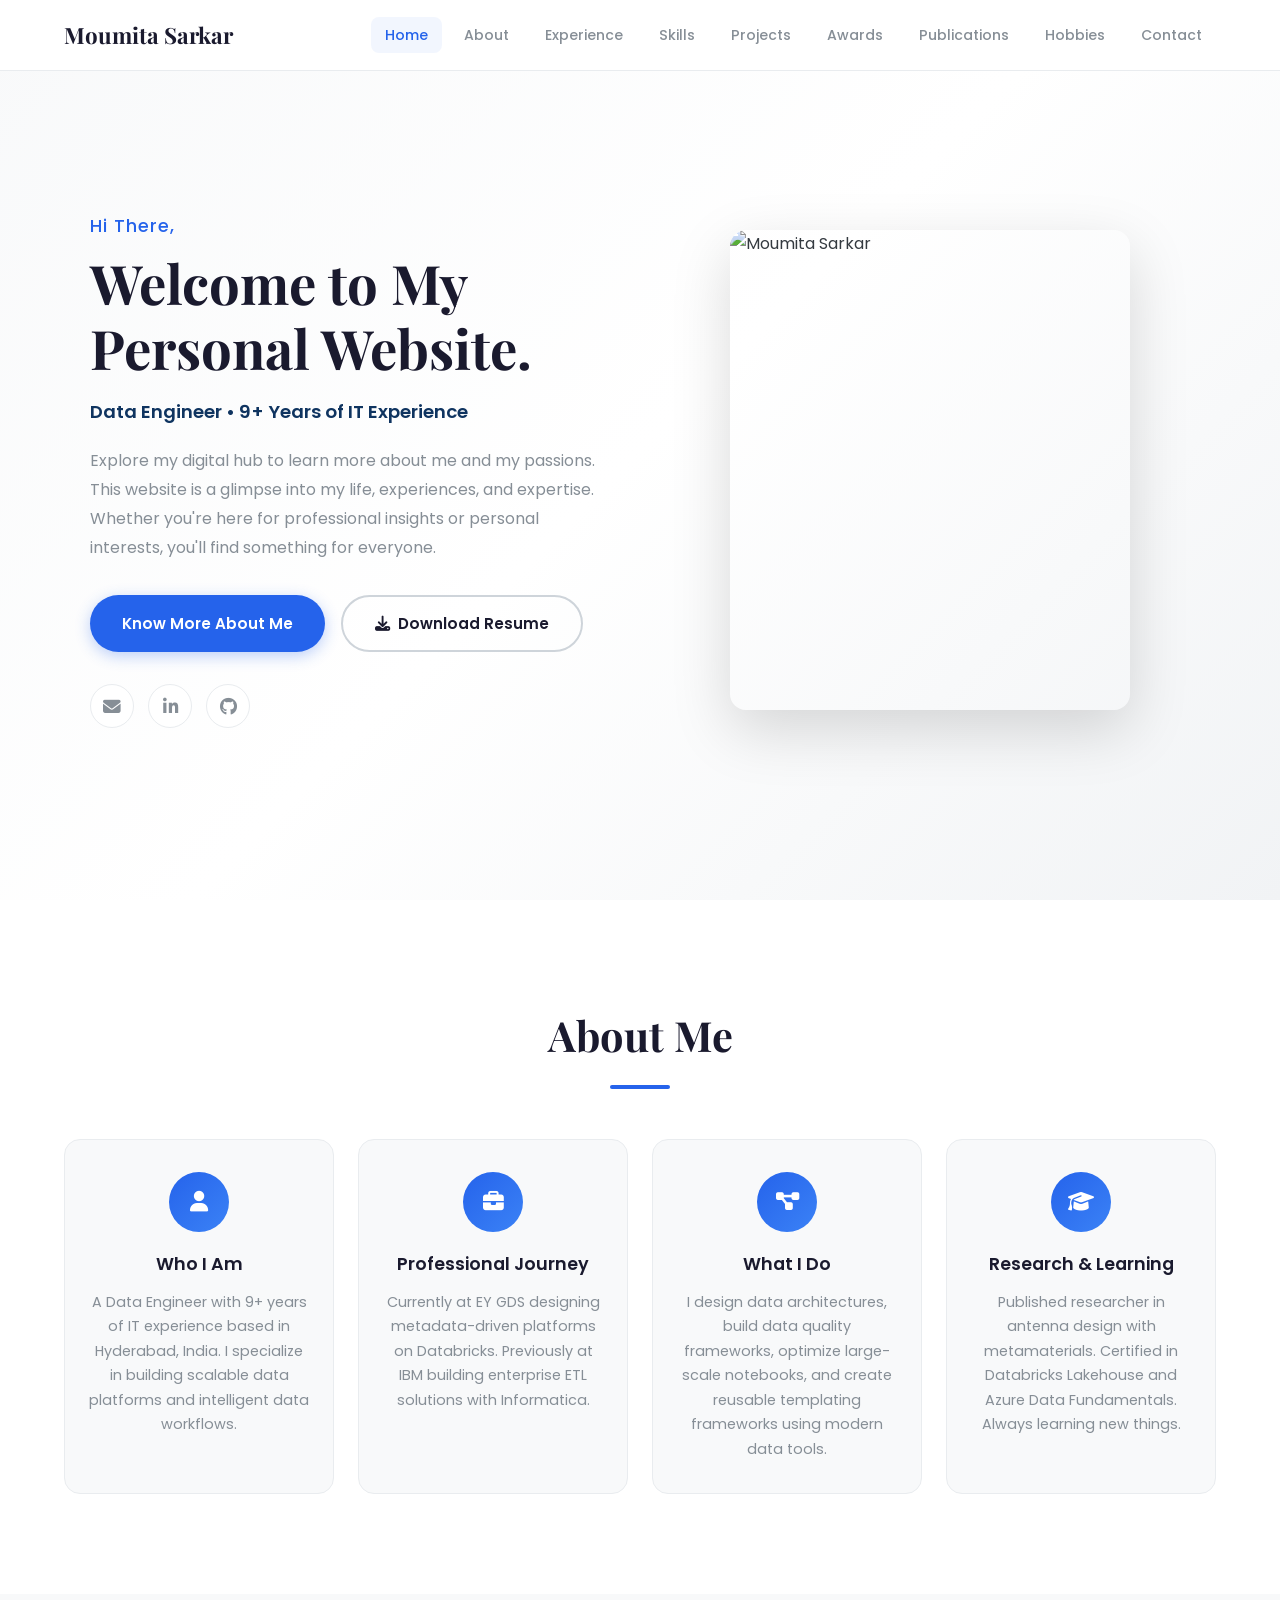
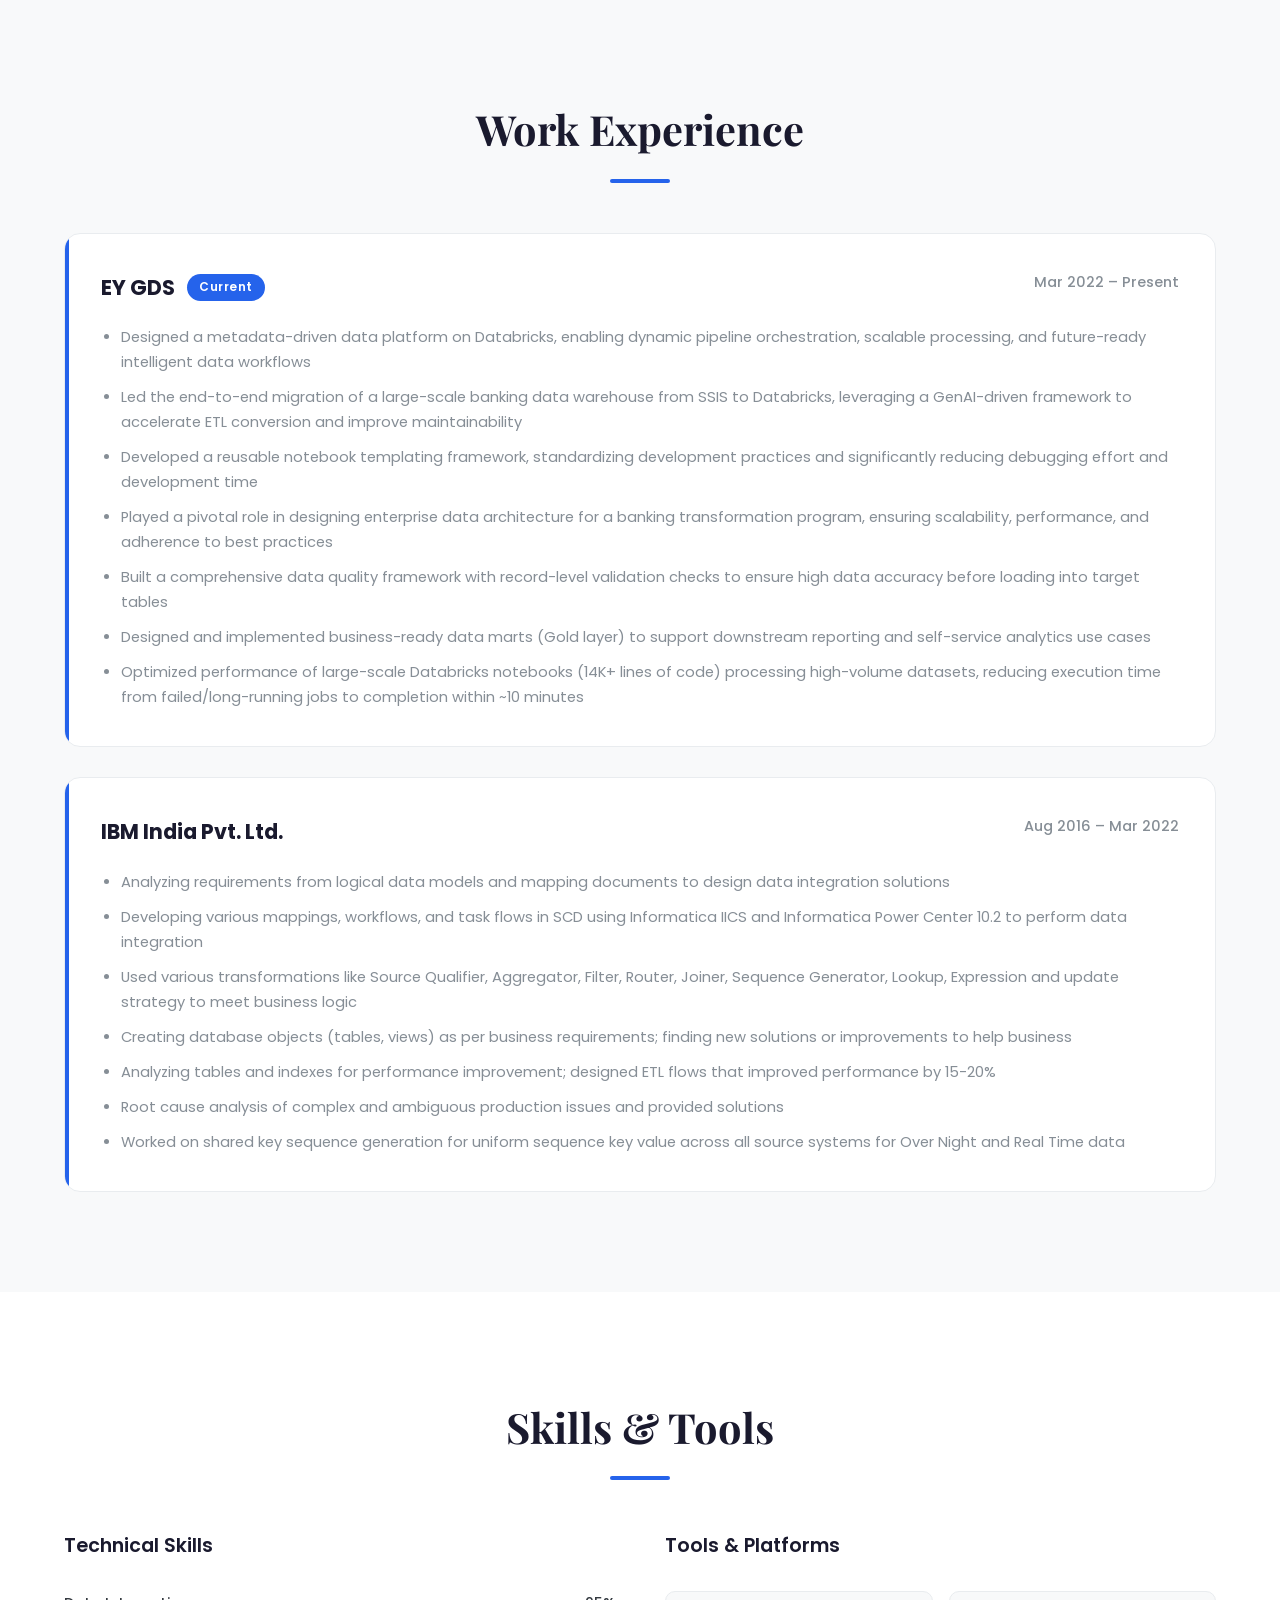
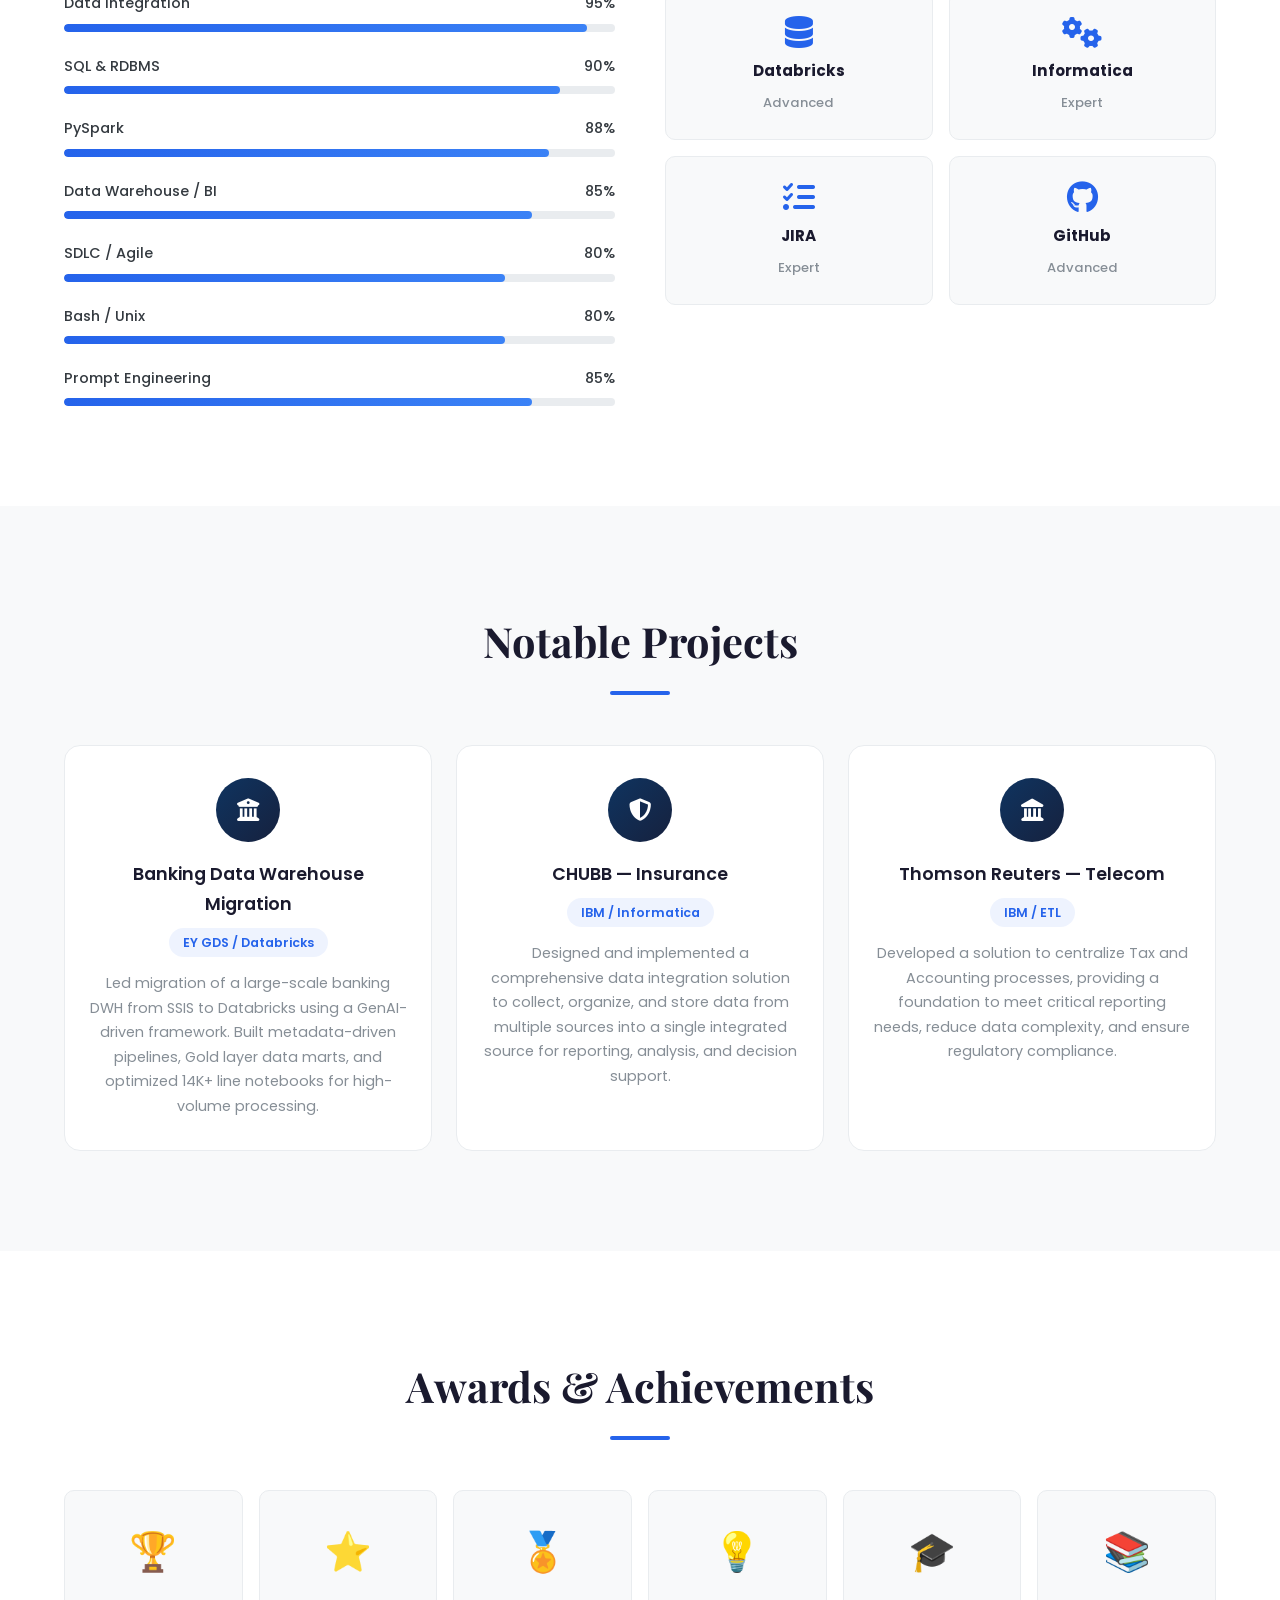
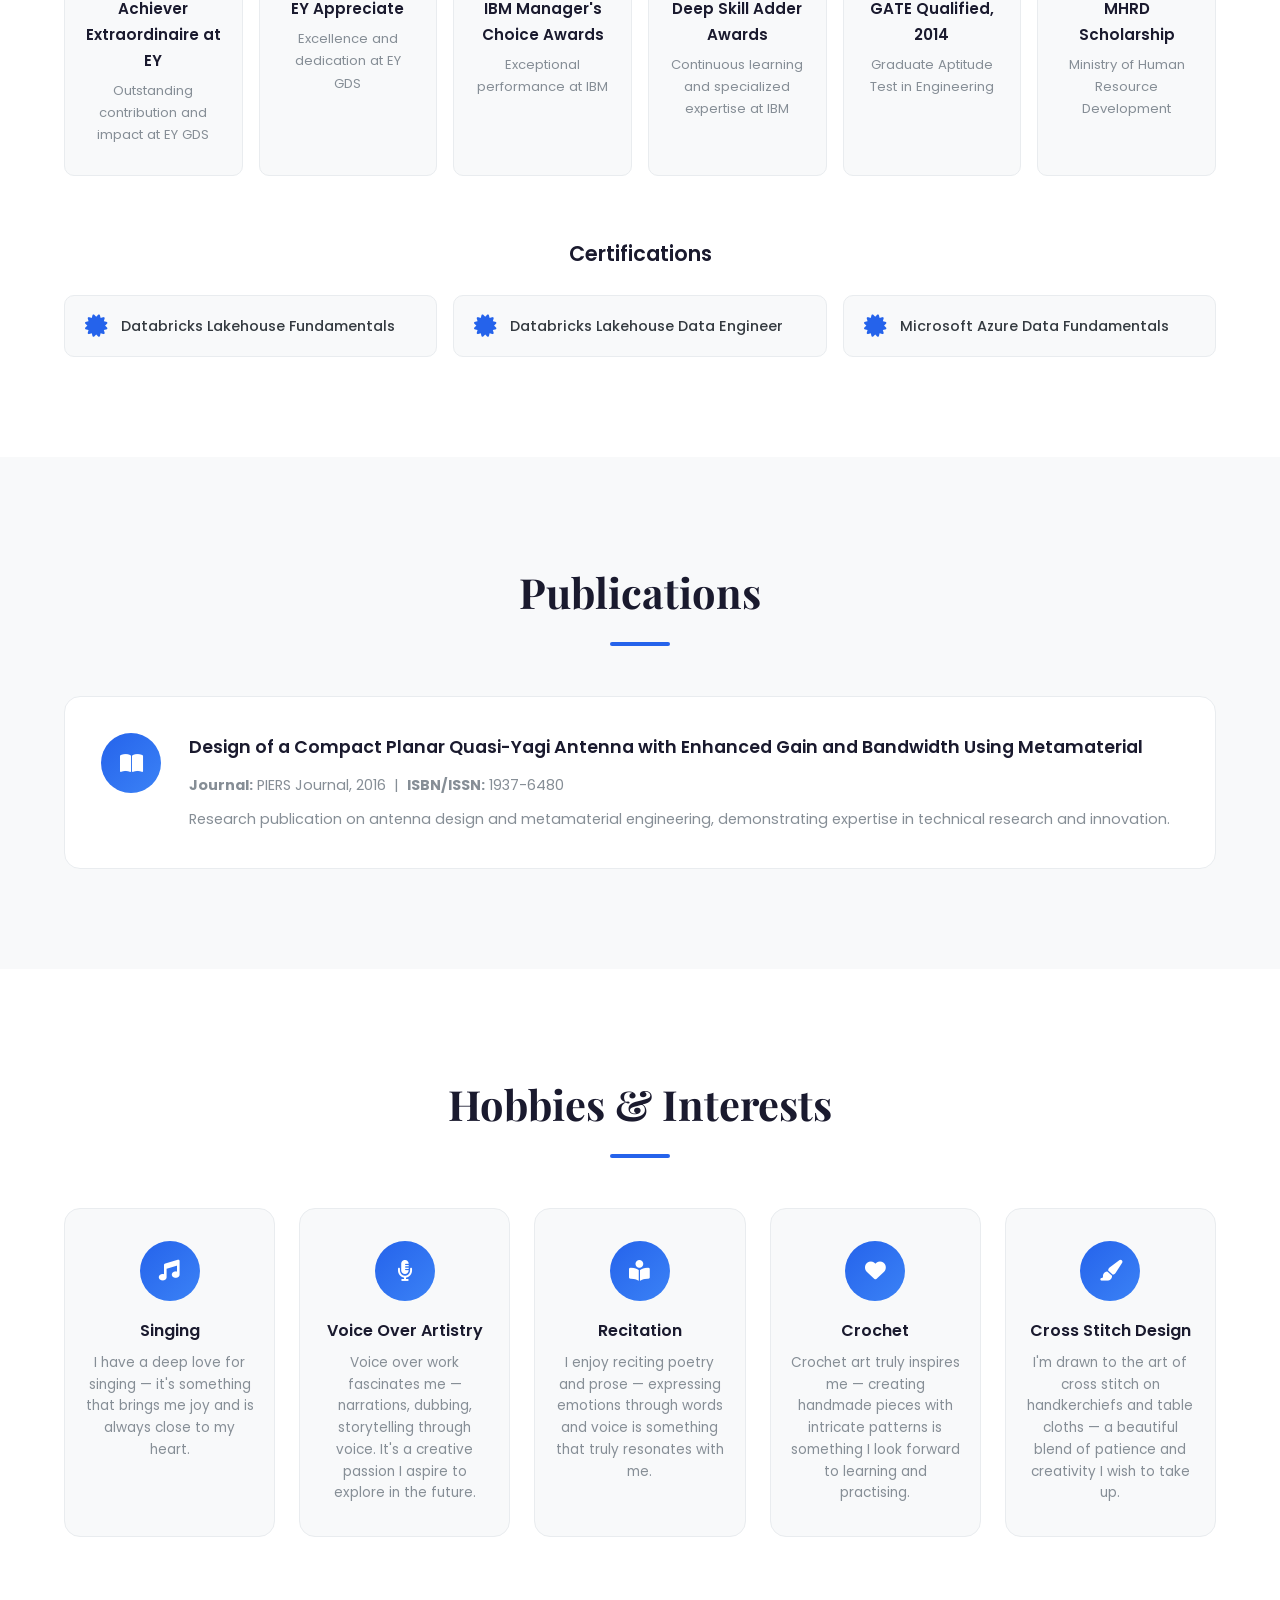
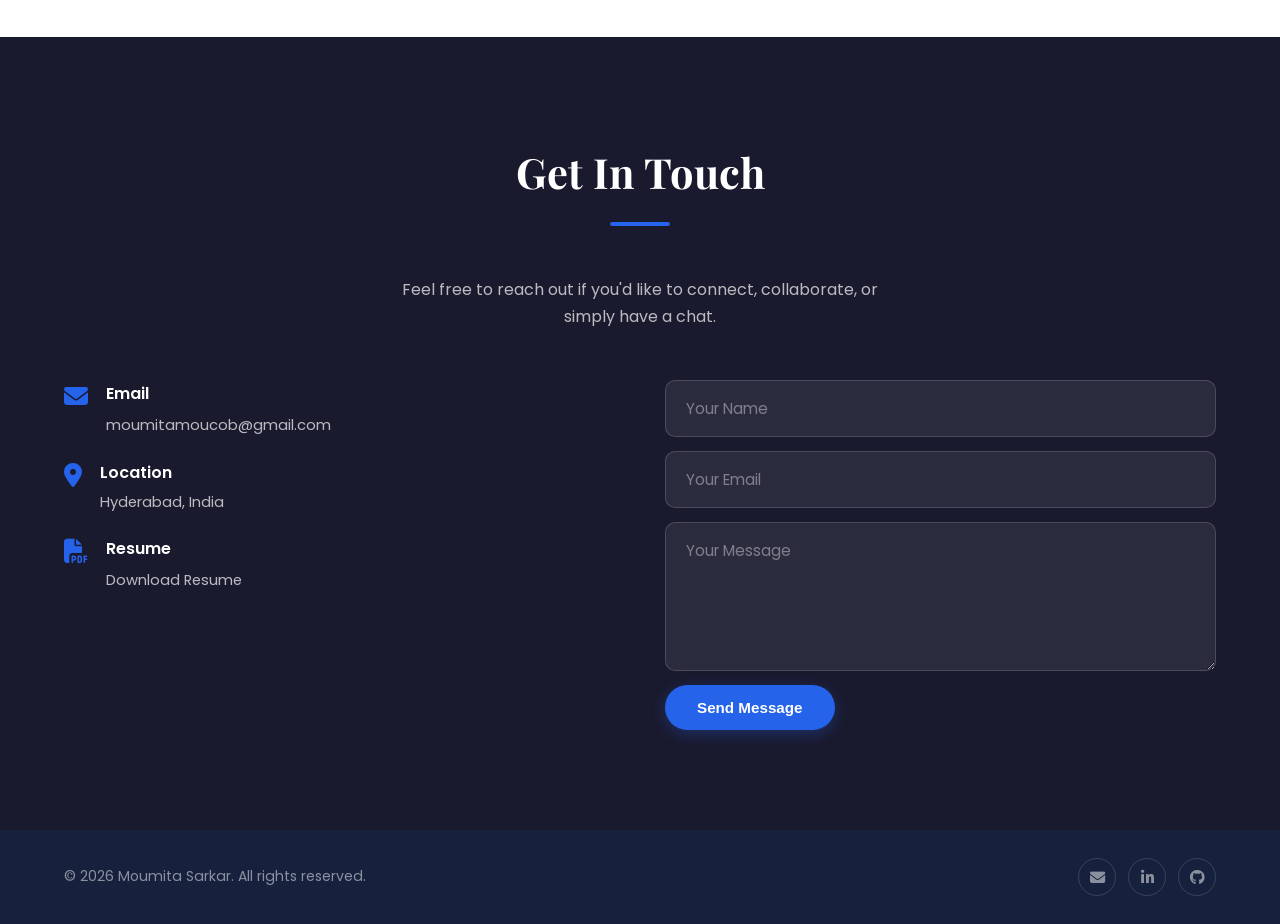
==== commit d9ce6da9: "Add files via upload" ====
--- a/index.html
+++ b/index.html
@@ -1,1453 +1,360 @@
-<!DOCTYPE html>
-<!-- saved from url=(0058)https://www.examtopics.com/exams/microsoft/dp-203/view/11/ -->
-<html lang="en" class=" js flexbox canvas canvastext webgl no-touch geolocation postmessage no-websqldatabase indexeddb hashchange history draganddrop websockets rgba hsla multiplebgs backgroundsize borderimage borderradius boxshadow textshadow opacity cssanimations csscolumns cssgradients cssreflections csstransforms csstransforms3d csstransitions fontface generatedcontent video audio localstorage sessionstorage webworkers no-applicationcache svg inlinesvg smil svgclippaths"><!-- RubyOnRails - formstatic / kaminari --><head><meta http-equiv="Content-Type" content="text/html; charset=UTF-8">
-        
-        <meta content="authenticity_token" name="csrf-param">
-        <meta content="4sWPhTlJAds1IcfNq1FCybbssAVhHqjiDCKRXOgOQock=" name="csrf-token">
-        <!-- Global site tag (gtag.js) - Google Analytics -->
-        <script async="" src="./ExamTopics - DP-203 Exam Questions Limit_files/clarity.js.download"></script><script async="" src="./ExamTopics - DP-203 Exam Questions Limit_files/j5qqkpglmm"></script><script src="./ExamTopics - DP-203 Exam Questions Limit_files/1915380481930084" async=""></script><script async="" src="./ExamTopics - DP-203 Exam Questions Limit_files/fbevents.js.download"></script><script type="text/javascript" async="" src="./ExamTopics - DP-203 Exam Questions Limit_files/js"></script><script type="text/javascript" async="" src="./ExamTopics - DP-203 Exam Questions Limit_files/analytics.js.download"></script><script type="text/javascript" async="" src="./ExamTopics - DP-203 Exam Questions Limit_files/js(1)"></script><script async="" src="./ExamTopics - DP-203 Exam Questions Limit_files/gtm.js.download"></script><script async="" src="./ExamTopics - DP-203 Exam Questions Limit_files/js(2)"></script>
-        <script>
-            window.dataLayer = window.dataLayer || [];
-            function gtag() {
-                dataLayer.push(arguments);
-            }
-            gtag('js', new Date());
-
-            gtag('config', 'UA-119892649-1');
-			gtag('config', 'AW-634926850');
-			gtag('config', 'G-2Y1TJKMJTN');
-        </script>
-<!-- Google Tag Manager -->
-<script>(function(w,d,s,l,i){w[l]=w[l]||[];w[l].push({'gtm.start':
-new Date().getTime(),event:'gtm.js'});var f=d.getElementsByTagName(s)[0],
-j=d.createElement(s),dl=l!='dataLayer'?'&l='+l:'';j.async=true;j.src=
-'https://www.googletagmanager.com/gtm.js?id='+i+dl;f.parentNode.insertBefore(j,f);
-})(window,document,'script','dataLayer','GTM-NPZ5XJCD');</script>
-<!-- End Google Tag Manager -->
-        <meta name="google-site-verification" content="F930_I7rZrRYlNHqblq5P9QvwAEKasart2HpzlnYsSQ">
-		<meta name="facebook-domain-verification" content="h1xurj1a9tb4tm6plgrg4it4yrlpr6">
-
-        <!-- meta tag -->
-        
-        <title>ExamTopics - DP-203 Exam Questions Limit</title>
-        <meta name="description" content="ExamTopics - DP-203 Exam Questions Limit">
-        <!-- responsive tag -->
-        <meta http-equiv="x-ua-compatible" content="ie=edge">
-        <meta name="viewport" content="width=device-width, initial-scale=1">
-
-        <!-- favicon -->
-        <link rel="apple-touch-icon" sizes="57x57" href="https://www.examtopics.com/assets/images/et/favicon/apple-icon-57x57.png">
-        <link rel="apple-touch-icon" sizes="60x60" href="https://www.examtopics.com/assets/images/et/favicon/apple-icon-60x60.png">
-        <link rel="apple-touch-icon" sizes="72x72" href="https://www.examtopics.com/assets/images/et/favicon/apple-icon-72x72.png">
-        <link rel="apple-touch-icon" sizes="76x76" href="https://www.examtopics.com/assets/images/et/favicon/apple-icon-76x76.png">
-        <link rel="apple-touch-icon" sizes="114x114" href="https://www.examtopics.com/assets/images/et/favicon/apple-icon-114x114.png">
-        <link rel="apple-touch-icon" sizes="120x120" href="https://www.examtopics.com/assets/images/et/favicon/apple-icon-120x120.png">
-        <link rel="apple-touch-icon" sizes="144x144" href="https://www.examtopics.com/assets/images/et/favicon/apple-icon-144x144.png">
-        <link rel="apple-touch-icon" sizes="152x152" href="https://www.examtopics.com/assets/images/et/favicon/apple-icon-152x152.png">
-        <link rel="apple-touch-icon" sizes="180x180" href="https://www.examtopics.com/assets/images/et/favicon/apple-icon-180x180.png">
-        <link rel="icon" type="image/png" sizes="192x192" href="https://www.examtopics.com/assets/images/et/favicon/android-icon-192x192.png">
-        <link rel="icon" type="image/png" sizes="32x32" href="https://www.examtopics.com/assets/images/et/favicon/favicon-32x32.png">
-        <link rel="icon" type="image/png" sizes="96x96" href="https://www.examtopics.com/assets/images/et/favicon/favicon-96x96.png">
-        <link rel="icon" type="image/png" sizes="16x16" href="https://www.examtopics.com/assets/images/et/favicon/favicon-16x16.png">
-        <link rel="manifest" href="https://www.examtopics.com/assets/images/et/favicon/manifest.json">
-        <meta name="msapplication-TileColor" content="#007bff">
-        <meta name="msapplication-TileImage" content="/assets/images/et/favicon/ms-icon-144x144.png">
-        <meta name="theme-color" content="#ffffff">
-
-            <!-- deflink == defered link (loaded later by jquery) -->
-            <!-- bootstrap v4 css -->
-            <link rel="stylesheet" type="text/css" href="./ExamTopics - DP-203 Exam Questions Limit_files/bootstrap.min.css">
-            <!-- font-awesome css -->
-            <link rel="stylesheet" type="text/css" defhref="/assets/css/font-awesome.min.css" href="./ExamTopics - DP-203 Exam Questions Limit_files/font-awesome.min.css">
-            <!-- animate css -->
-            <link rel="stylesheet" type="text/css" defhref="/assets/css/animate.css" href="./ExamTopics - DP-203 Exam Questions Limit_files/animate.css">
-            <!-- owl.carousel css -->
-            <link rel="stylesheet" type="text/css" defhref="/assets/css/owl.carousel.css" href="./ExamTopics - DP-203 Exam Questions Limit_files/owl.carousel.css">
-            <!-- slick css -->
-            <link rel="stylesheet" type="text/css" defhref="/assets/css/slick.css" href="./ExamTopics - DP-203 Exam Questions Limit_files/slick.css">
-            <!-- rsmenu CSS -->
-            <link rel="stylesheet" type="text/css" href="./ExamTopics - DP-203 Exam Questions Limit_files/rsmenu-main.css">
-            <!-- rsmenu transitions CSS -->
-            <link rel="stylesheet" type="text/css" defhref="/assets/css/rsmenu-transitions.css" href="./ExamTopics - DP-203 Exam Questions Limit_files/rsmenu-transitions.css">
-            <!-- magnific popup css -->
-            <link rel="stylesheet" type="text/css" defhref="/assets/css/magnific-popup.css" href="./ExamTopics - DP-203 Exam Questions Limit_files/magnific-popup.css">
-
-            <!-- flaticon css  -->
-            <link rel="stylesheet" type="text/css" defhref="/assets/fonts/flaticon.css" href="./ExamTopics - DP-203 Exam Questions Limit_files/flaticon.css">
-            <!-- flaticon2 css  -->
-            <link rel="stylesheet" type="text/css" defhref="/assets/fonts/fonts2/flaticon.css" href="./ExamTopics - DP-203 Exam Questions Limit_files/flaticon(1).css">
-
-            <link rel="stylesheet" type="text/css" href="./ExamTopics - DP-203 Exam Questions Limit_files/style.css">
-            <!-- Switch style CSS
-            <link rel="stylesheet" href="/assets/css/color-style.css">-->
-            <link rel="stylesheet" type="text/css" href="./ExamTopics - DP-203 Exam Questions Limit_files/default.css">
-            <!-- style css -->
-            <!-- switch color presets css
-            <link id="switch_style" href="#" rel="stylesheet" type="text/css"> -->
-            <!-- responsive css -->
-            <link rel="stylesheet" type="text/css" href="./ExamTopics - DP-203 Exam Questions Limit_files/responsive.css">
-
-        <!--[if lt IE 9]>
-            <script src="https://oss.maxcdn.com/html5shiv/3.7.2/html5shiv.min.js"></script>
-            <script src="https://oss.maxcdn.com/respond/1.4.2/respond.min.js"></script>
-        <![endif]-->
-        
-
-
-<!-- Meta Pixel Code -->
-<script>
-!function(f,b,e,v,n,t,s)
-{if(f.fbq)return;n=f.fbq=function(){n.callMethod?
-n.callMethod.apply(n,arguments):n.queue.push(arguments)};
-if(!f._fbq)f._fbq=n;n.push=n;n.loaded=!0;n.version='2.0';
-n.queue=[];t=b.createElement(e);t.async=!0;
-t.src=v;s=b.getElementsByTagName(e)[0];
-s.parentNode.insertBefore(t,s)}(window, document,'script',
-'https://connect.facebook.net/en_US/fbevents.js');
-fbq('init', '1915380481930084');
-fbq('track', 'PageView');
-</script>
-<noscript><img height="1" width="1" style="display:none"
-src="https://www.facebook.com/tr?id=1915380481930084&ev=PageView&noscript=1"
-/></noscript>
-<!-- End Meta Pixel Code -->
-
-<script type="text/javascript">
-    (function(c,l,a,r,i,t,y){
-        c[a]=c[a]||function(){(c[a].q=c[a].q||[]).push(arguments)};
-        t=l.createElement(r);t.async=1;t.src="https://www.clarity.ms/tag/"+i;
-        y=l.getElementsByTagName(r)[0];y.parentNode.insertBefore(t,y);
-    })(window, document, "clarity", "script", "j5qqkpglmm");
-</script>
-
-<!-- Start VWO Async SmartCode -->
-<link rel="preconnect" href="https://dev.visualwebsiteoptimizer.com/">
-<script type="text/javascript" id="vwoCode">
-window._vwo_code=window._vwo_code || (function() {
-var account_id=782917,
-version = 1.5,
-settings_tolerance=2000,
-library_tolerance=2500,
-use_existing_jquery=false,
-is_spa=1,
-hide_element='body',
-hide_element_style = 'opacity:0 !important;filter:alpha(opacity=0) !important;background:none !important',
-/* DO NOT EDIT BELOW THIS LINE */
-f=false,w=window,d=document,vwoCodeEl=d.querySelector('#vwoCode'),code={use_existing_jquery:function(){return use_existing_jquery},library_tolerance:function(){return library_tolerance},hide_element_style:function(){return'{'+hide_element_style+'}'},finish:function(){if(!f){f=true;var e=d.getElementById('_vis_opt_path_hides');if(e)e.parentNode.removeChild(e)}},finished:function(){return f},load:function(e){var t=d.createElement('script');t.fetchPriority='high';t.src=e;t.type='text/javascript';t.onerror=function(){_vwo_code.finish()};d.getElementsByTagName('head')[0].appendChild(t)},getVersion:function(){return version},getMatchedCookies:function(e){var t=[];if(document.cookie){t=document.cookie.match(e)||[]}return t},getCombinationCookie:function(){var e=code.getMatchedCookies(/(?:^|;)\s?(_vis_opt_exp_\d+_combi=[^;$]*)/gi);e=e.map(function(e){try{var t=decodeURIComponent(e);if(!/_vis_opt_exp_\d+_combi=(?:\d+,?)+\s*$/.test(t)){return''}return t}catch(e){return''}});var i=[];e.forEach(function(e){var t=e.match(/([\d,]+)/g);t&&i.push(t.join('-'))});return i.join('|')},init:function(){if(d.URL.indexOf('__vwo_disable__')>-1)return;w.settings_timer=setTimeout(function(){_vwo_code.finish()},settings_tolerance);var e=d.currentScript,t=d.createElement('style'),i=e&&!e.async?hide_element?hide_element+'{'+hide_element_style+'}':'':code.lA=1,n=d.getElementsByTagName('head')[0];t.setAttribute('id','_vis_opt_path_hides');vwoCodeEl&&t.setAttribute('nonce',vwoCodeEl.nonce);t.setAttribute('type','text/css');if(t.styleSheet)t.styleSheet.cssText=i;else t.appendChild(d.createTextNode(i));n.appendChild(t);var o=this.getCombinationCookie();this.load('https://dev.visualwebsiteoptimizer.com/j.php?a='+account_id+'&u='+encodeURIComponent(d.URL)+'&f='+ +is_spa+'&vn='+version+(o?'&c='+o:''));return settings_timer}};w._vwo_settings_timer = code.init();return code;}());
-</script><script fetchpriority="high" src="./ExamTopics - DP-203 Exam Questions Limit_files/j.php" type="text/javascript"></script>
-<!-- End VWO Async SmartCode -->
-
-
-    <script type="text/javascript" async="" src="./ExamTopics - DP-203 Exam Questions Limit_files/f.txt"></script></head>
-    <body class="home2">
-<!-- Google Tag Manager (noscript) -->
-<noscript><iframe src="https://www.googletagmanager.com/ns.html?id=GTM-NPZ5XJCD"
-height="0" width="0" style="display:none;visibility:hidden"></iframe></noscript>
-<!-- End Google Tag Manager (noscript) -->
-        
-<!--Full width header Start-->
-<div class="full-width-header">
-<!-- Toolbar Start -->
-<div class="rs-toolbar">
-	<div class="container">
-		<div class="row d-print-none">
-			<div class="col-md-6">
-				<div class="rs-toolbar-left">
-					<div class="welcome-message">
-					<i class="fa fa-bank"></i><span>Welcome to ExamTopics</span>
-					</div>
-				</div>
-			</div>
-			<div class="col-md-6">
-				<div class="rs-toolbar-right">
-					<div class="account-menu">
-						<ul>
-							
-								<li><a href="https://www.examtopics.com/login/" data-toggle="modal" data-target="#login-modal" class="mr-2">Login</a> |</li>
-								<li><a href="https://www.examtopics.com/signup/">Sign up</a></li>
-							
-							<li class="spacer"></li>
-						</ul>
-					</div>
-					<div class="toolbar-share-icon">
-						<ul>
-						
-							<li><a href="https://www.facebook.com/ExamTopicsOnline/"><i class="fa fa-facebook"></i></a></li>
-						
-							<li><a href="https://twitter.com/TopicsExam"><i class="fa fa-twitter"></i></a></li>
-						
-							<li><a href="https://www.youtube.com/channel/UC4CThW97vf8rHFYcvK2disg"><i class="fa fa-youtube"></i></a></li>
-						
-							<li><a href="https://www.reddit.com/r/ExamTopics/"><i class="fa fa-reddit"></i></a></li>
-						
-							<li><a href="https://www.pinterest.com/examtopics/"><i class="fa fa-pinterest"></i></a></li>
-						
-						</ul>
-					</div>
-					<!--<a href="#" class="apply-btn">Apply Now</a>-->
-				</div>
-			</div>
-		</div>
-	</div>
-</div>
-<!-- Toolbar End -->
-
-<!--Header Start-->
-<header id="rs-header" class="rs-header">
-<!-- Header Top Start -->
-<div class="rs-header-top">
-	<div class="container">
-		<div class="row">
-			<div class="col-lg-5 col-md-12 rs-vertical-middle">
-				<div class="logo-area">
-					<img src="./ExamTopics - DP-203 Exam Questions Limit_files/ExamTopics-Logo-Smaller.png" alt="ExamTopics Logo">
-					<br class="hidden-desktop">
-					<span class="moto hypen-separator hidden-mobile">-</span>
-					<span class="moto">Expert Verified, Online, <strong>Free</strong>.</span>
-				</div>
-			</div>
-			<div class="col-lg-7 col-md-12 d-print-none">
-				<div class="row">
-					<div class="col-sm-4">
-						<!-- Placeholder -->
-					</div>
-					<div class="col-sm-4">
-						<div class="header-contact">
-							<div id="info-details" class="widget-text">
-								<i class="glyph-icon flaticon-email"></i>
-								<div class="info-text">
-								<a href="mailto:team@examtopics.com"><span>Mail Us</span>team@examtopics.com</a>
-								</div>
-							</div>
-						</div>
-					</div>
-					<div class="col-sm-4">
-						<div class="header-contact">
-							<div id="address-details" class="widget-text">
-
-
-
-
-
-							</div>
-						</div>
-					</div>
-				</div>
-			</div>
-		</div>
-	</div>
-</div>
-<!-- Header Top End -->
-
-	<!-- Menu Start -->
-	<div class="menu-area menu-sticky d-print-none">
-		<div class="container">
-			<div class="main-menu">
-				<div class="row">
-					<div class="col-sm-12">
-						<!-- <div id="logo-sticky" class="text-center">
-							<a href="index.html"><img src="/assets/images/logo.png" alt="logo"></a>
-						</div> -->
-						<a class="rs-menu-toggle rs-menu-toggle-open"><i class="fa fa-bars"></i>Menu</a>
-						<nav class="rs-menu rs-menu-close" style="height: 0px; opacity: 0;">
-							<ul class="nav-menu">
-								<!-- Home -->
-								<li class="current-menu-item current_page_item"><a href="https://www.examtopics.com/" class="home">Home</a></li>
-								<!-- End Home -->
-								<li><a href="https://unlimited.examtopics.com/">UNLIMITED ACCESS</a></li>
-								<!-- Drop Down Pages Start -->
-								<li class="rs-mega-menu mega-rs"><a href="https://www.examtopics.com/exams/microsoft/dp-203/view/11/#">Popular Exams</a>
-									<ul class="mega-menu">
-										<li class="mega-menu-container">
-											<div class="mega-menu-innner">
-
-
-
-
-
-
-
-
-
-
-
-
-
-
-
-
-<div class="single-magemenu">
-	<ul class="sub-menu">
-	
-		
-		<li><a href="https://www.examtopics.com/exams/amazon/">Amazon</a></li>
-	
-		
-		<li><a href="https://www.examtopics.com/exams/isaca/">Isaca</a></li>
-	
-		
-		<li><a href="https://www.examtopics.com/exams/vmware/">VMware</a></li>
-	
-		
-		<li><a href="https://www.examtopics.com/exams/isc/">ISC</a></li>
-	
-		
-		<li><a href="https://www.examtopics.com/exams/palo-alto-networks/">Palo Alto Networks</a></li>
-	
-	</ul>
-</div>
-
-
-
-<div class="single-magemenu">
-	<ul class="sub-menu">
-	
-		
-		<li><a href="https://www.examtopics.com/exams/cisco/">Cisco</a></li>
-	
-		
-		<li><a href="https://www.examtopics.com/exams/google/">Google</a></li>
-	
-		
-		<li><a href="https://www.examtopics.com/exams/eccouncil/">ECCouncil</a></li>
-	
-		
-		<li><a href="https://www.examtopics.com/exams/the-open-group/">The Open Group</a></li>
-	
-		
-		<li><a href="https://www.examtopics.com/exams/oracle/">Oracle</a></li>
-	
-	</ul>
-</div>
-
-
-
-<div class="single-magemenu">
-	<ul class="sub-menu">
-	
-		
-		<li><a href="https://www.examtopics.com/exams/microsoft/">Microsoft</a></li>
-	
-		
-		<li><a href="https://www.examtopics.com/exams/salesforce/">Salesforce</a></li>
-	
-		
-		<li><a href="https://www.examtopics.com/exams/servicenow/">ServiceNow</a></li>
-	
-		
-		<li><a href="https://www.examtopics.com/exams/fortinet/">Fortinet</a></li>
-	
-		
-		<li><a href="https://www.examtopics.com/exams/juniper/">Juniper</a></li>
-	
-	</ul>
-</div>
-
-
-
-
-
-
-
-
-
-
-
-
-
-
-
-
-											</div>
-										</li>
-									<div class="sub-menu-close"><i class="fa fa-times" aria-hidden="true"></i>Close</div></ul>
-								<span class="rs-menu-parent"><i class="fa fa-angle-down" aria-hidden="true"></i></span></li>
-								<!--Drop Down Pages End -->
-<style>
-.nav__new {
-      font-size: 14px;
-      line-height: 18px;
-      background: #0095eb;
-      border-radius: 4px;
-      display: flex;
-      align-items: center;
-      justify-content: center;
-      width: 50px;
-      height: 25px;
-      color: #fff;
-      position: absolute;
-      top: 0;
-      right: 50%;
-      cursor: default;
-      pointer-events: none;
-      transform: translate(10%, -50%);
-    }
-@media(max-width: 992px){
-  .rs-menu li{
-    width: fit-content
-  }
-}
-</style>
-							<li><a href="https://www.examtopics.com/exams/">View All Exams</a></li>
-							<li><a href="https://certification.examtopics.com/freedownload" target="_blank">Download Free</a></li>
-							<li><a href="https://courses.examtopics.com/" onclick="return coursesClick();">Courses</a><span class="nav__new">NEW</span></li>
-							<!-- <li><a href="/news/">News</a></li>
-							<li><a href="/#about-us">About</a></li> -->
-							<li><a href="https://www.examtopics.com/#contact-us">Contact</a></li>
-							<li><a href="https://www.examtopics.com/discussions/">Forum</a></li>
-
-							
-								<li class="d-md-none"><a href="https://www.examtopics.com/login/" data-toggle="modal" data-target="#login-modal">Login</a></li>
-								<li class="d-md-none"><a href="https://www.examtopics.com/signup/">Sign up</a></li>
-							
-							</ul>
-						</nav>
-						<a class="hidden-xs rs-search" data-target=".search-modal" data-toggle="modal" href="https://www.examtopics.com/exams/microsoft/dp-203/view/11/#"><i class="fa fa-search"></i></a>
-					</div>
-				</div>
-			</div>
-		</div>
-	</div>
-	<!-- Menu End -->
-</header>
-<script type="text/javascript">
-function coursesClick()
-{
-	dataLayer.push({ ecommerce: null });  // Clear the previous ecommerce object.
-	dataLayer.push({
-	  event: "nav_click_courses"
-	});
-	return true;
-}
-</script>
-<!--Header End-->
-
-</div>
-<!--Full width header End-->
-
-
-
-
-
-<!-- notlogged -->
-	
-		<div class="container" id="unlock2024">
-		<div class="sale2024">
-		  <div class="sale2024__wrapper">
-			<div class="sale2024__info">
-			  <img src="./ExamTopics - DP-203 Exam Questions Limit_files/31-3.png" width="66" height="81" alt="sale">
-			  <div class="sale2024__text">
-				<h3>Want to Unlock All Questions for this Exam?</h3>
-				<p><span>Full Exam Access, Discussions, No Robots Checks</span></p>
-			  </div>
-			</div>
-			<div class="sale2024__nav">
-			  <a href="https://www.examtopics.com/exams/microsoft/dp-203/view/11/#" class="paid-access-modal-open" onclick="return caClickEvent(&#39;Microsoft&#39;, &#39;DP-203&#39;);"><button style="cursor: pointer; background-color: rgb(253, 160, 10);" class="orange" onmouseover="this.style.backgroundColor=&#39;#e39009&#39;" onmouseout="this.style.backgroundColor=&#39;#fda00a&#39;">Get Contributor Access</button></a>
-			  <div class="sale2024__nav-footer">
-				<div class="countdown">
-				  27
-				</div>
-				<span>Students signed up in the last 24H</span>
-			  </div>
-			</div>
-		  </div>
-		</div>
-		</div>
-	<style>
-	  .examQa .btn {margin: 0 auto;margin-top: 20px;max-width: 265px;width: 100%;font-size: 18px;}.examQa {max-width: 600px;margin: 0 auto;margin-top: 40px;border-radius: 10px;border: 1px solid rgba(0, 0, 0, 0.2);padding: 20px;display: flex;flex-direction: column;}.examQa h2 {font-weight: 700;text-align: center;font-size: 22px;line-height: 26px;margin-bottom: 10px;padding: 0 40px;}.examQa__block {display: flex;flex-direction: column;row-gap: 10px;width: fit-content;margin: 0 auto;margin-top: 16px;}.examQa__item {display: flex;align-items: center;column-gap: 8px;font-size: 16px;line-height: 26px;}.examQa__date {font-size: 16px;line-height: 19px;color: #505050;text-align: center;}.sale2024__nav-footer {font-size: 16px;display: flex;column-gap: 8px;align-items: center;}.sale2024__nav-footer .countdown span {color: #fff;font-weight: 700;}.sale2024__nav-footer span {color: rgba(255, 255, 255, 0.7);}button.orange {background: #fda00a;width: 273px;height: 48px;font-weight: 700;font-size: 18px;border-radius: 2px;border: none;color: #fff;}.sale2024 {background-image: url(https://www.examtopics.com/assets/images/blue-bg.jpg);padding: 30px;background-size: cover;background-position: center;background-repeat: no-repeat;color: #fff;margin-top: 60px;}.sale2024__info {display: flex;align-items: center;column-gap: 15px;}.sale2024__info h3 {font-size: 24px;line-height: 28px;font-weight: 700;margin-bottom: 0;color: #fff;}.sale2024__info h3 mark {color: #ffd48e;font-weight: 900;background: transparent;}.sale2024__info p {color: rgba(255, 255, 255, 0.7);font-size: 16px;line-height: 19px;margin-bottom: 0;}.sale2024__info p span {color: #fff;font-weight: 700;letter-spacing: 1%;}.sale2024__wrapper {display: flex;justify-content: space-between;align-items: flex-start;}.sale2024__text {display: flex;flex-direction: column;row-gap: 5px;}.sale2024__nav {display: flex;flex-direction: column;row-gap: 8px;align-items: center;margin-top: 5px;}@media(max-width: 1200px){.sale2024{margin-top: 100px;}}@media (max-width: 992px) {.sale2024{margin-top: 30px;}.sale2024__wrapper {flex-direction: column;row-gap: 20px;align-items: center;}.sale2024__info img {width: 88px;height: 108px;}}@media (max-width: 768px) {.sale2024 {padding: 15px;}}@media (max-width: 576px) {.sale2024__info {column-gap: 5px;}.sale2024__nav, button.orange {width: 100%;}.examQa {margin-top: 15px;}.examQa h2 {padding: 0;}}@media (max-width: 410px) {.sale2024__text {text-align: center;}.sale2024__info h3 {font-size: 20px;line-height: 24px;}}
-	</style>
-	
-<!-- endof notlogged -->
-
-    <!-- base_captcha -->
-    <div class="sec-spacer" style="padding-top: 40px">
-
-
-<div class="container">
-  <div class="contrib contrib-new">
-    <h2 style="margin-bottom:0px;"><!-- DP-203 -->
-      You've Reached Your Free DP-203 Exam Questions Limit.<br> Upgrade to Contributor Access to Receive All Exam Questions
-    </h2>
-    <div class="contrib__block">
-      <div class="contrib__item">
-        <div class="contrib__item-wrapper">
-          <div class="contrib__item-header">
-            <b>$44.99 </b><span> (Valid for 31 Days)</span>
-          </div>
-          <div class="contrib__item-content">
-            <div class="contrib__item-image">
-              <img src="./ExamTopics - DP-203 Exam Questions Limit_files/31.webp" width="164" height="176" alt="31 day course">
-              <img src="./ExamTopics - DP-203 Exam Questions Limit_files/verif.webp" alt="verif" width="29" height="32" class="verif">
-            </div>
-            <ul>
-              <li>
-                <img src="./ExamTopics - DP-203 Exam Questions Limit_files/card-arrow.webp" width="11" height="16" alt="list arrow">31 days <span class="mark">1.45 / day</span>
-              </li>
-              <li>
-                <img src="./ExamTopics - DP-203 Exam Questions Limit_files/card-arrow.webp" width="11" height="16" alt="list arrow">Full Exam Access
-              </li>
-              <li>
-                <img src="./ExamTopics - DP-203 Exam Questions Limit_files/card-arrow.webp" width="11" height="16" alt="list arrow">Community Discussions
-              </li>
-              <!-- <li>
-                <img
-       src="https://www.examtopics.com/assets/images/card-arrow.webp"
-       width="11"
-       height="16"
-       alt="list arrow"
-                />PDF Download
-              </li> -->
-              <li>
-                <img src="./ExamTopics - DP-203 Exam Questions Limit_files/card-arrow.webp" width="11" height="16" alt="list arrow">No Captcha / Robot Checks
-              </li>
-              <li>
-                <img src="./ExamTopics - DP-203 Exam Questions Limit_files/card-arrow.webp" width="11" height="16" alt="list arrow">Support ExamTopics
-              </li>
-            </ul>
-          </div>
-                      <div class="contrib__pdf">
-                        <form>
-                          <label class="pdf-form-control">
-                            <input type="checkbox" name="checkbox" onclick="monthPdf(this)">
-                            PDF Version of Practice Questions &amp; Answers (+$29.99)
-                          </label>
-                        </form>
-                      </div>
-          <div class="contrib__item-footer">
-            <span>256 SSL SECURE CHECKOUT WITH</span>
-            <button>
-
-              <a id="Amonth" href="https://certification.examtopics.com/checkout/microsoft/dp-203/month" style="color:white;" onclick="return accessMonthClick();">
-				<span style="font-size:16px;" id="monthSpan">Get 31 Days Access - $44.99</span>
-              </a>
-
-            </button>
-          </div>
-        </div>
-        <span class="contrib__immed">*Immediate Access Upon Checkout</span>
-      </div>
-      <div class="contrib__item black">
-        <div class="contrib__item-wrapper">
-          <div class="contrib__item-header blacked">
-            <b>$64.99 </b><span> (Valid for 365 Days)</span>
-            <div class="contrib__popular centered blue">MOST POPULAR</div>
-          </div>
-          <div class="contrib__item-content">
-            <div class="contrib__item-image">
-              <img src="./ExamTopics - DP-203 Exam Questions Limit_files/365.webp" width="164" height="176" alt="31 day course">
-              <img src="./ExamTopics - DP-203 Exam Questions Limit_files/verif.webp" alt="verif" width="29" height="32" class="verif">
-            </div>
-            <ul>
-              <li>
-                <img src="./ExamTopics - DP-203 Exam Questions Limit_files/card-arrow.webp" width="11" height="16" alt="list arrow">365 days <span class="mark">0.18 / day</span>
-              </li>
-              <li>
-                <img src="./ExamTopics - DP-203 Exam Questions Limit_files/card-arrow.webp" width="11" height="16" alt="list arrow">Full Exam Access
-              </li>
-              <li>
-                <img src="./ExamTopics - DP-203 Exam Questions Limit_files/card-arrow.webp" width="11" height="16" alt="list arrow">Community Discussions
-              </li>
-              <!-- <li>
-                <img
-       src="https://www.examtopics.com/assets/images/card-arrow.webp"
-       width="11"
-       height="16"
-       alt="list arrow"
-                />PDF Download
-              </li> -->
-              <li>
-                <img src="./ExamTopics - DP-203 Exam Questions Limit_files/card-arrow.webp" width="11" height="16" alt="list arrow">No Captcha / Robot Checks
-              </li>
-              <li>
-                <img src="./ExamTopics - DP-203 Exam Questions Limit_files/card-arrow.webp" width="11" height="16" alt="list arrow">Support ExamTopics
-              </li>
-            </ul>
-          </div>
-                      <div class="contrib__pdf">
-                        <form>
-                          <label class="pdf-form-control">
-                            <input type="checkbox" name="checkbox" onclick="yearPdf(this)">
-                            PDF Version of Practice Questions &amp; Answers (+$29.99)
-                          </label>
-                        </form>
-                      </div>
-          <div class="contrib__item-footer">
-            <span>256 SSL SECURE CHECKOUT WITH</span>
-            <button>
-
-              <a id="Ayear" href="https://certification.examtopics.com/checkout/microsoft/dp-203/year" onclick="return accessYearClick();">
-                <span style="font-size:16px;" id="yearSpan">Get 365 Days Access - $64.99</span>
-              </a>
-
-            </button>
-          </div>
-        </div>
-        <span class="contrib__immed">*Immediate Access Upon Checkout</span>
-      </div>
-    </div>
-
-<style>
-.contrib__ulimited {
-  border: 2px solid #49a6dc;
-  padding: 18px;
-}
-.contrib__ulimited-wrapper {
-  display: flex;
-  justify-content: space-between;
-  align-items: center;
-  width: 100%;
-}
-.contrib__ulimited-get button {
-  color: #007bff;
-  background: transparent;
-  border: 1.7px solid #007bff;
-  transition: 0.3s all;
-  display: flex;
-  padding: 10px 30px;
-  justify-content: center;
-  align-items: center;
-  font-size: 18px;
-  font-weight: 700;
-  border-radius: 2px;
-  height: 41px;
-  width: 100%;
-  max-width: 220px;
-}
-.contrib__ulimited-get button:hover {
-  background-color: #0069d9;
-  border-color: #0062cc;
-  color: #fff;
-}
-.contrib__ulimited-info {
-  display: flex;
-  align-items: center;
-  column-gap: 20px;
-}
-.contrib__ulimited-content {
-  display: flex;
-  flex-direction: column;
-  row-gap: 6px;
-}
-.contrib__ulimited-content h4 {
-  color: #212121;
-  font-size: 24px;
-  font-weight: 700;
-  margin-bottom: 0;
-}
-.contrib__ulimited-content h5 {
-  color: #505050;
-  font-size: 14px;
-  font-weight: 400;
-  margin-bottom: 0;
-}
-.contrib__ulimited-get,
-.contrib__ulimited-get button {
-  max-width: 220px;
-  width: 100%;
-}
-@media (max-width: 768px) {
-  .contrib__ulimited-wrapper {
-	flex-direction: column;
-	align-items: flex-start;
-	row-gap: 10px;
-  }
-  .contrib__ulimited-get,
-  .contrib__ulimited-get button {
-	max-width: none;
-  }
-}
-@media (max-width: 576px) {
-  .contrib__ulimited-content h4 {
-	font-size: 20px;
-	line-height: 24px;
-  }
-  .contrib__ulimited-content h5 {
-	line-height: 18px;
-  }
-}
-</style>
-
-<div class="contrib__ulimited contrib__block">
-  <div class="contrib__ulimited-wrapper">
-	<div class="contrib__ulimited-info">
-	  <img width="40" height="54" src="./ExamTopics - DP-203 Exam Questions Limit_files/ex-pro.webp" alt="ExamTopics Unlimited">
-	  <div class="contrib__ulimited-content">
-		<h4>Get Access to All Our Exams</h4>
-		<h5>Get Unlimited Contributor Access to the all ExamTopics Exams!</h5>
-	  </div>
-	</div>
-	<div class="contrib__ulimited-get">
-	  <form method="GET" action="https://unlimited.examtopics.com/" target="_blank">
-		<button style="cursor:pointer">Get Examtopics Pro</button>
-	  </form>
-	</div>
-  </div>
-</div>
-
-
-  </div>
-</div>
-<div>&nbsp;</div><!--  style="margin-bottom:20px;" -->
-<div>&nbsp;</div>
-<div>&nbsp;</div>
-
- <style> .contrib__block, .contrib__separator {max-width: 700px;margin: 0 auto;display: flex;}.contrib h2, .contrib-new .contrib__item-content .mark, .contrib__separator span {line-height: normal;}.contrib h2 {font-size: 26px;font-weight: 700;text-align: center;}.contrib__block {justify-content: space-between;column-gap: 30px;width: 100%;row-gap: 30px;margin-top: 20px;}.contrib__item {display: flex;flex-direction: column;row-gap: 8px;width: 100%;transition: scale 0.3s;}.contrib__item-wrapper {display: flex;flex-direction: column;border: 1px solid #3b95e4;background-color: #fff;}.contrib__item-header {display: flex;align-items: center;justify-content: center;font-size: 14px;color: #fff;background-color: #3b95e4;padding: 12px;column-gap: 3px;position: relative;}.contrib__item-header span {opacity: 0.8;}.contrib__item-header b {opacity: 1;}.contrib__item-content {display: flex;flex-direction: column;padding: 8px;}.contrib__item-content ul {text-align: center;display: flex;flex-direction: column;row-gap: 10px;padding: 0 8px;}.contrib__item-content .mark {padding: 3px;background-color: #17a2b8;border-radius: 5px;color: #fff;font-size: 12px;}.contrib__item-footer {display: flex;flex-direction: column;row-gap: 8px;padding: 8px;align-items: center;}.contrib__item-footer button {border-radius: 5px;color: #fff;fill: none;stroke: #fff;background-color: #07c983;padding: 0;margin-bottom: 10px;width: 85%;transition: 0.3s;border: none;}.contrib__item-footer button a {display: flex;column-gap: 5px;align-items: center;justify-content: center;padding: 5px;color: #fff;}.contrib__item-footer button:hover {background-color: #0d8458;}.contrib__item-footer button svg {fill: none;}.contrib__item-footer span {font-size: 10px;}.contrib__item-footer button span {font-size: 14px;}.contrib__immed {font-size: 12px;text-align: center;}.contrib__popular {background-color: #000;color: #fff;display: flex;align-items: center;justify-content: center;position: absolute;top: -15px;padding: 5px 10px;font-size: 10px;border-radius: 10px;right: 0;}.contrib__separator {column-gap: 10px;align-items: center;width: 100%;}.contrib__separator hr {height: 1px;background: #d4d4d4;width: 100%;}.contrib__separator span {color: #505050;font-size: 16px;}.contrib-new .contrib__item-wrapper {border: 2px solid #3b95e4;}.contrib__item.black .contrib__item-wrapper {border: 2px solid #000;}.contrib__item-header.blacked {background-image: url(https://www.examtopics.com/assets/images/card-bg.webp);background-repeat: no-repeat;background-size: cover;background-position: center;}.contrib__popular.centered {right: 50%;transform: translate(50%, 0);line-height: normal;}.contrib__popular.blue {background-color: #0095eb;font-weight: 800;}.contrib__statistic-item .title, .pdf-form-control {font-size: 14px;font-weight: 700;}.contrib-new .contrib__item-footer button {width: 100%;border-radius: 0;height: 44px;font-weight: 800;margin-bottom: 0;}.contrib-new .contrib__item-content {display: flex;flex-direction: row;justify-content: flex-start;align-items: center;column-gap: 24px;padding-left: 0;}.contrib-new .contrib__block {max-width: 860px;}.contrib-new .contrib__item-content li {display: flex;align-items: center;column-gap: 5px;line-height: 26px;text-align: left;}.contrib__pdf, .contrib__statistic {justify-content: center;display: flex;}.contrib-new .black .contrib__item-content .mark {background: #000;}.contrib__item-image {position: relative;max-height: 175px;}.contrib__item-image .verif {position: absolute;right: -5px;bottom: -5px;}.contrib__statistic {column-gap: 45px;row-gap: 20px;margin: -15px 0;}.contrib__statistic-item {display: flex;flex-direction: column;align-items: center;row-gap: 4px;}.contrib__statistic-item .subtitle {color: #505050;font-size: 12px;font-weight: 400;}.contrib__pdf {padding: 15px 25px;background: #f0f9ff;align-items: center;}.pdf-form-control {display: flex;justify-content: center;align-items: center;column-gap: 10px;cursor: pointer;margin-bottom: 0;}.pdf-form-control input[type='checkbox'] {-webkit-appearance: none;appearance: none;width: 20px;height: 20px;border: 1px solid #767676;border-radius: 4px;display: grid;place-content: center;cursor: pointer;}.pdf-form-control input[type='checkbox']::before {content: '';width: 0.65em;height: 0.65em;clip-path: polygon(14% 44%, 0 65%, 50% 100%, 100% 16%, 80% 0%, 43% 62%);transform: scale(0);transform-origin: bottom left;transition: transform 120ms ease-in-out;background-color: CanvasText;}.pdf-form-control input[type='checkbox']:checked::before {transform: scale(1);}@media (max-width: 992px) {.contrib__block {flex-wrap: wrap;}.contrib-new .contrib__item-content {justify-content: center;}}@media (max-width: 768px) {.contrib-new .contrib__item-content {justify-content: flex-start;}.contrib__statistic {flex-wrap: wrap;}.contrib__statistic-item {width: calc((100% - 45px) / 2);}}@media (max-width: 500px) {.contrib-new .contrib__item-content {flex-direction: column;row-gap: 25px;}.contrib__statistic-item {width: 100%;}.contrib__pdf {padding: 15px;}}</style>
-
-
-<script type="text/javascript">
-var curSymbol='$';
-//
-function monthPdf(src)
-{
-	if (src.checked)//pdf
-	{
-		document.getElementById("Amonth").href="https://certification.examtopics.com/checkout/microsoft/dp-203/monthpdf";
-		document.getElementById("monthSpan").innerHTML='Get 31 Days Access - '+curSymbol+'74.98';
-	}
-	else//normal
-	{
-
-		document.getElementById("Amonth").href="https://certification.examtopics.com/checkout/microsoft/dp-203/month"; 
-
-		document.getElementById("monthSpan").innerHTML='Get 31 Days Access - '+curSymbol+'44.99';
-	}
-}
-//
-function yearPdf(src)
-{
-	if (src.checked)//pdf
-	{
-		document.getElementById("Ayear").href="https://certification.examtopics.com/checkout/microsoft/dp-203/yearpdf";
-		document.getElementById("yearSpan").innerHTML='Get 365 Days Access - '+curSymbol+'94.98';
-	}
-	else//normal
-	{
-
-		document.getElementById("Ayear").href="https://certification.examtopics.com/checkout/microsoft/dp-203/year"; 
-
-		document.getElementById("yearSpan").innerHTML='Get 365 Days Access - '+curSymbol+'64.99';
-	}
-}
-//
-function accessMonthClick()
-{
-	window.dataLayer = window.dataLayer || [];
-	dataLayer.push({
-	  event: "contributor_access_31_days"
-	});
-	return true;
-}
-//
-function accessYearClick()
-{
-	window.dataLayer = window.dataLayer || [];
-	dataLayer.push({
-	  event: "contributor_access_365_days"
-	});
-	return true;
-}
-//
-function contributorClick()
-{ 	
-dataLayer.push({ ecommerce: null });  // Clear the previous ecommerce object.
-dataLayer.push({
-  event: "robot_contributor_access",
-  ecommerce: {
-    currency: "USD",
-    items: [
-    {
-      item_id: "vendor_59",
-      item_name: "Microsoft",
-      affiliation: "Examtopics",
-      item_brand: "Examtopics",
-      item_category: "View All Exams",
-      item_exam_name: "DP-203",
-      login_status: "loggedout",
-    }
-    ]
-  }
-});
-	return true;
-}
-</script>
-
-
-<style>
-.footer-cert {background: url(https://www.examtopics.com/assets/images/footer-girl.webp);background-repeat: no-repeat;background-size: cover;padding: 120px 0 200px 0;margin-bottom: -1px;}.footer-cert__wrapper {display: flex;justify-content: flex-end;}.footer-cert__info {color: #fff;display: flex;flex-direction: column;row-gap: 12px;max-width: 550px;}.footer-cert__info h3 {font-size: 27px;font-weight: 700;color: #fff;margin-bottom: 0;}.footer-cert__info p {font-size: 18px;line-height: 26px;padding-bottom: 12px;margin-bottom: 0;}.footer-cert__info a, .footer-cert__info button {color: #fff;border-radius: 2px;font-size: 18px;font-weight: 700;background: #fda00a;height: 48px;width: 240px;display: flex;align-items: center;justify-content: center;}@media (max-width: 992px) {.footer-cert__wrapper {justify-content: flex-start;}}@media (max-width: 768px) {.footer-cert {padding: 80px 0;}.footer-cert__info {row-gap: 17px;}}@media (max-width: 460px) {.footer-cert {padding: 60px 0;}.footer-cert__info a, .footer-cert__info button {width: 100%;}}
-</style>
-<div class="footer-cert">
-  <div class="container">
-    <div class="footer-cert__wrapper">
-      <div class="footer-cert__info">
-        <h3>Get IT Certification</h3>
-        <p>
-          Unlock free, top-quality video courses on ExamTopics with a simple registration. Elevate
-          your learning journey with our expertly curated content. Register now to access a diverse
-          range of educational resources designed for your success. Start learning today with
-          ExamTopics!
-        </p>
-        <a href="https://courses.examtopics.com/" target="_blank">Start Learning for free</a>
-      </div>
-    </div>
-  </div>
-</div>
-
-<!-- Footer Start -->
-<footer id="rs-footer" class="bg3 rs-footer" style="margin-top:0"><!-- <footer id="rs-footer" class="bg3 rs-footer"> -->
-<div class="container d-print-none">
-	<!-- Footer Address -->
-	<div>
-		<div class="row footer-contact-desc">
-			<div class="col-md-6">
-				<div class="contact-inner">
-					<i class="fa fa-users"></i>
-					<h4 class="contact-title">Social Media</h4>
-					<p class="contact-desc">
-						
-						<a href="https://www.facebook.com/ExamTopicsOnline/" class="social-media-contact-link">Facebook</a>
-							
-								,
-							
-						
-						<a href="https://twitter.com/TopicsExam" class="social-media-contact-link">Twitter</a>
-							
-								<br>
-							
-						
-						<a href="https://www.youtube.com/channel/UC4CThW97vf8rHFYcvK2disg" class="social-media-contact-link">YouTube</a>
-							
-								,
-							
-						
-						<a href="https://www.reddit.com/r/ExamTopics/" class="social-media-contact-link">Reddit</a>
-							
-								<br>
-							
-						
-						<a href="https://www.pinterest.com/examtopics/" class="social-media-contact-link">Pinterest</a>
-							
-						
-					</p>
-				</div>
-			</div>
-			<div class="col-md-6">
-				<div class="contact-inner" id="contact-us">
-					<i class="fa fa-envelope"></i>
-					<h4 class="contact-title">Email Address</h4>
-					<p class="contact-desc">
-						<a href="mailto:team@examtopics.com">team@examtopics.com</a><br><!-- team@examtopics.com -->
-						www.examtopics.com
-					</p>
-				</div>
-			</div>
-		</div>
-	</div>
-</div>
-
-<!-- Footer Top -->
-<div class="footer-top d-print-none">
-	<div class="container">
-		<div class="row">
-			<div class="col-lg-3 col-md-12">
-				<div class="about-widget">
-				<img src="./ExamTopics - DP-203 Exam Questions Limit_files/ExamTopics-Logo-Small-White.png" alt="Footer Logo">
-				<p>We are the biggest and most updated IT certification exam material website.</p>
-				<p class="margin-remove">Using our own resources, we strive to strengthen the IT professionals community for free.</p>
-				</div>
-			</div>
-			<div class="col-lg-3 col-md-12">
-				<h5 class="footer-title">RECENT ARTICLES</h5>
-				<div class="recent-post-widget">
-					
-					<div class="post-item">
-						<div class="post-date">
-							<span>13</span>
-							<span>June</span>
-						</div>
-						<div class="post-desc">
-							<h5 class="post-title"><a href="https://www.examtopics.com/news/new-version-gcp-professional-cloud-architect-certificate-helpful-information/">New Version GCP Professional Cloud Architect Certificate &amp; Helpful Information</a></h5>
-							<span class="post-category">IT Certifications</span>
-						</div>
-					</div>
-					
-					<div class="post-item">
-						<div class="post-date">
-							<span>20</span>
-							<span>September</span>
-						</div>
-						<div class="post-desc">
-							<h5 class="post-title"><a href="https://www.examtopics.com/news/the-5-most-in-demand-project-management-certifications-of-2019/">The 5 Most In-Demand Project Management Certifications of 2019</a></h5>
-							<span class="post-category">IT Certifications</span>
-						</div>
-					</div>
-					
-				</div>
-			</div>
-			<div class="col-lg-3 col-md-12">
-				<h5 class="footer-title">SITEMAP</h5>
-				<ul class="sitemap-widget">
-					<li class="active"><a href="https://www.examtopics.com/"><i class="fa fa-angle-right" aria-hidden="true"></i>Home</a>
-					</li>
-					<li><a href="https://www.examtopics.com/exams/"><i class="fa fa-angle-right" aria-hidden="true"></i>All Exams</a></li>
-					<li><a href="https://www.examtopics.com/news/"><i class="fa fa-angle-right" aria-hidden="true"></i>News</a></li>
-					<li><a href="https://www.examtopics.com/#about-us"><i class="fa fa-angle-right" aria-hidden="true"></i>About</a></li>
-					<li><a href="https://www.examtopics.com/#contact-us"><i class="fa fa-angle-right" aria-hidden="true"></i>Contact</a>
-					</li><li><a href="https://www.examtopics.com/discussions/"><i class="fa fa-angle-right" aria-hidden="true"></i>Forum</a>
-					</li><li><a href="https://www.examtopics.com/dmca/"><i class="fa fa-angle-right" aria-hidden="true"></i>DMCA</a></li>
-					
-						<li><a href="https://www.examtopics.com/login/"><i class="fa fa-angle-right" aria-hidden="true"></i>Login</a></li>
-						<li><a href="https://www.examtopics.com/signup/"><i class="fa fa-angle-right" aria-hidden="true"></i>Sign up</a></li>
-					
-					<li>
-						<a href="https://www.examtopics.com/terms/">
-							<i class="fa fa-angle-right" aria-hidden="true"></i>
-							Terms &amp; Privacy Policy
-						</a>
-					</li>
-				</ul>
-			</div>
-			<div class="col-lg-3 col-md-12">
-
-			</div>
-		</div>
-		<div class="footer-share">
-			<ul>
-				<li><a href="https://www.facebook.com/ExamTopicsOnline/"><i class="fa fa-facebook"></i></a></li>
-				<!--<li><a href="#"><i class="fa fa-google-plus"></i></a></li>-->
-				<li><a href="https://twitter.com/TopicsExam"><i class="fa fa-twitter"></i></a></li>
-				<li><a href="https://www.youtube.com/channel/UC4CThW97vf8rHFYcvK2disg"><i class="fa fa-youtube"></i></a></li>
-				<li><a href="https://www.reddit.com/r/ExamTopics/"><i class="fa fa-reddit"></i></a></li>
-				<li><a href="https://www.pinterest.com/examtopics/"><i class="fa fa-pinterest"></i></a></li>
-			</ul>
-		</div>
-	</div>
-</div>
-
-<!-- Footer Bottom -->
-<div class="footer-bottom d-print-none">
-	<div class="container">
-		<div class="copyright">
-			<p>© 2024 ExamTopics</p>
-			<p>ExamTopics doesn't offer Real Microsoft Exam Questions. ExamTopics doesn't offer Real Amazon Exam Questions. ExamTopics Materials do not
-				contain actual questions and answers from Cisco's Certification Exams. </p>
-			<p>CFA Institute does not endorse, promote or warrant the accuracy or quality of ExamTopics. CFA® and Chartered Financial Analyst® are registered trademarks owned by CFA Institute.</p>
-		</div>
-	</div>
-</div>
-</footer>
-<!-- Footer End -->
-
-    <!-- start scrollUp  -->
-    <div id="scrollUp" class="d-print-none">
-        <i class="fa fa-angle-up"></i>
-    </div>
-
-    <!-- Search Modal Start -->
-    <div aria-hidden="true" class="modal fade search-modal" role="dialog" tabindex="-1">
-        <button type="button" class="close" data-dismiss="modal" aria-label="Close">
-            <span aria-hidden="true" class="fa fa-close"></span>
-        </button>
-        <div class="modal-dialog modal-dialog-centered">
-            <div class="modal-content">
-                <div class="search-block clearfix">
-                    <form action="https://www.examtopics.com/search/" id="modal-keyword-search-form">
-                        <div class="form-group">
-                            <input id="modal-keyword-search" class="form-control" placeholder="Exam name or code..." type="text" name="query" autocomplete="off">
-                        </div>
-                    </form>
-                </div>
-            </div>
-        </div>
-    </div>
-
-    <div class="modal fade" id="login-modal" tabindex="-1" role="dialog" aria-labelledby="loginModalLabel" aria-hidden="true">
-    <div class="modal-dialog" role="document">
-        <div class="modal-content">
-            <div class="modal-header">
-                <h5 class="modal-title" id="loginModalLabel">Log in to ExamTopics</h5>
-                <button type="button" class="close" data-dismiss="modal" aria-label="Close">
-                    <span aria-hidden="true">×</span>
-                </button>
-            </div>
-            <div class="modal-body">
-                <div class="login-wrapper col-lg-10 offset-lg-1 col-md-12">
-    <h4 class="mb-30 text-left">Sign in:</h4><!-- l-f -->
-    
-        <form action="https://www.examtopics.com/login/?next=/exams/microsoft/dp-203/view/11/" method="post">
-    
-    <div class="card-text mb-30">
-        
-        <div class="input-group input-group-lg mb-3">
-            <div class="input-group-prepend">
-                    <span class="input-group-text bg-theme-blue text-white" id="basic-addon1">
-                        <i class="fa fa-user" style="width: 20px; height: 20px"></i>
-                    </span>
-            </div>
-            <input type="text" name="email" class="form-control username-text" placeholder="Email or nickname" aria-label="Username" aria-describedby="basic-addon1" id="etemail">
-        </div>
-    </div>
-    <div class="card-text mb-30">
-        <div class="input-group input-group-lg mb-1">
-            <div class="input-group-prepend">
-                    <span class="input-group-text bg-theme-blue text-white" id="basic-addon2">
-                        <i class="fa fa-key" style="width: 20px; height: 20px"></i>
-                    </span>
-            </div>
-            <input type="password" name="password" class="form-control password-text" placeholder="Password" aria-label="Password" aria-describedby="basic-addon2" id="etpass">
-        </div>
-        <div class="mb-30 text-left"><a href="https://www.examtopics.com/reset-password/">Forgot my password</a></div>
-    </div>
-
-    <button class="btn btn-primary btn-lg login-button" type="submit" onclick="validateUserPass(event);">Log in</button>
-    <input type="hidden" name="csrfmiddlewaretoken" value="Svj6gE0ZRkTWvUtNaX41GZbBGmIyHcCSvgu6yP8MRpIkTxd3wwXs0EalknagXj9o">
-    </form>
-    <div class="login-footer mt-30">
-        <span>Don't have an account yet? just <a href="https://www.examtopics.com/signup/">sign-up</a>.</span>
-        <br>
-        <span>
-            <i class="fa fa-envelope-o"></i>
-            <a href="https://www.examtopics.com/resend-activation/">Resend activation email</a>
-        </span>
-    </div>
-</div> <!-- / Login wrapper -->
-
-<script type="application/javascript">
-    function validateUserPass(e) {
-        let username = $('.username-text').val().trim();
-        let password = $('.password-text').val().trim();
-        if ((!username) || (!password)) {
-            bootbox.alert("Username or password are missing");
-            e.preventDefault();
-        }
-    }
-//
-function getHTTPObject(){
-	if (window.ActiveXObject) 
-		return new ActiveXObject("Microsoft.XMLHTTP");
-	else if (window.XMLHttpRequest) 
-		return new XMLHttpRequest();
-	else 
-	{
-		//alert("Your browser does not support AJAX technology.");
-		return null;
-	}
-}
-//
-function examtopicsLogin()
-{
-	email=document.getElementById('etemail').value;
-	password=document.getElementById('etpass').value;
-	httpObject = getHTTPObject();
-	if (httpObject != null) 
-	{
-		httpObject.open('POST', 'https://certification.examtopics.com/login.php?email='+email+'&password='+password, true);		
-		httpObject.send(null);
-	}
-	return true;
-}
-</script>
-            </div>
-            <div class="modal-footer">
-                <button type="button" class="btn btn-secondary mt-15" data-dismiss="modal">Close</button>
-            </div>
-        </div>
-    </div>
-</div>
-
-
-
-        <!-- Popper JS -->
-        <script src="./ExamTopics - DP-203 Exam Questions Limit_files/popper.min.js.download"></script>
-        <!-- modernizr js -->
-        <script src="./ExamTopics - DP-203 Exam Questions Limit_files/modernizr-2.8.3.min.js.download"></script>
-        <!-- jquery latest version -->
-        <script src="./ExamTopics - DP-203 Exam Questions Limit_files/jquery.min.js.download"></script>
-        <!-- bootstrap js -->
-        <script src="./ExamTopics - DP-203 Exam Questions Limit_files/bootstrap.min.js.download"></script>
-        <!-- owl.carousel js
-        <script src="/assets/js/owl.carousel.min.js"></script>-->
-		<!-- slick.min js -->
-        <script src="./ExamTopics - DP-203 Exam Questions Limit_files/slick.min.js.download"></script>
-        <!-- isotope.pkgd.min js -->
-        <script src="./ExamTopics - DP-203 Exam Questions Limit_files/isotope.pkgd.min.js.download"></script>
-        <!-- imagesloaded.pkgd.min js -->
-        <script src="./ExamTopics - DP-203 Exam Questions Limit_files/imagesloaded.pkgd.min.js.download"></script>
-        <!-- wow js -->
-        <script src="./ExamTopics - DP-203 Exam Questions Limit_files/wow.min.js.download"></script>
-        <!-- counter top js -->
-        <script src="./ExamTopics - DP-203 Exam Questions Limit_files/waypoints.min.js.download"></script>
-
-        <script src="./ExamTopics - DP-203 Exam Questions Limit_files/jquery.counterup.min.js.download"></script>
-        <!-- magnific popup -->
-        <script src="./ExamTopics - DP-203 Exam Questions Limit_files/jquery.magnific-popup.min.js.download"></script>
-        <!-- rsmenu js -->
-        <script src="./ExamTopics - DP-203 Exam Questions Limit_files/rsmenu-main.js.download"></script>
-        <!-- plugins js -->
-        <script src="./ExamTopics - DP-203 Exam Questions Limit_files/plugins.js.download"></script>
-        <!-- Switch js -->
-        <script src="./ExamTopics - DP-203 Exam Questions Limit_files/color-style.js.download"></script>
-        <!-- main js -->
-        <script src="./ExamTopics - DP-203 Exam Questions Limit_files/main.js.download"></script>
-
-        <script src="./ExamTopics - DP-203 Exam Questions Limit_files/bootbox.min.js.download"></script>
-
-        <script src="./ExamTopics - DP-203 Exam Questions Limit_files/bootstrap3-typeahead.min.js.download" async="" defer="">
-        </script>
-
-        <script type="text/javascript">
-            // Activate tooltips
-            $(function () {
-                $('[data-toggle="tooltip"]').tooltip();
-            })
-
-            // CSS Loading
-            function loadStyleSheet(src) {
-                if (document.createStyleSheet){
-                    document.createStyleSheet(src);
-                }
-                else {
-                    $("head").append($("<link rel='stylesheet' href='"+src+"' type='text/css' media='screen' />"));
-                }
-            };
-
-            $(document).ready(function () {
-                // Login modal refer set:
-                var login_modal_form = $('.modal .login-wrapper form');
-                login_modal_form.attr('action', login_modal_form.attr('action')+'?next=/exams/microsoft/dp-203/view/11/')
-
-                // Load stylesheets in a deferred way:
-                $('link[defhref]').each(function() {
-                    $(this).attr('href', $(this).attr('defhref'));
-                    //var src = $(this).attr('href');
-                    //loadStyleSheet(src);
-                });
-
-                // Load mobile images in a deferred way:
-                var isMobile = window.matchMedia("only screen and (max-width: 490px)").matches;
-                if (isMobile) {
-                    $('img[mobile-defsrc]').each(function () {
-                        $(this).attr('src', $(this).attr('mobile-defsrc')).removeAttr('defsrc');
-                    });
-                }
-
-                // Load images in a deferred way:
-                $('img[defsrc]').each(function() {
-                    $(this).attr('src',$(this).attr('defsrc'));
-                });
-
-
-                function delayedStart() {
-                    // Typeahead start
-
-                    // Register typeahead element:
-                    $('#header-keyword-search, #modal-keyword-search').typeahead({
-                        source: autoCompleteQuery,
-                        autoSelect: true,
-                        delay: 150,
-                        selectOnBlur: false,
-                        afterSelect: function(param) {$(this.$element).closest('form').submit()}
-                    });
-
-                    // Query ajax function:
-                    function autoCompleteQuery(query, callback) {
-                        return $.get("/ajax/autocomplete/suggestions/?query=" + query).done(callback);
-                    }
-                    // Typeahead end
-                }
-                setTimeout(delayedStart, 1500);
-
-                // Don't submit empty search query
-                $('#modal-keyword-search-form').submit(function() {
-                    if (!$('#modal-keyword-search').val()) {
-                        return false;
-                    }
-                });
-
-                // Auto focus on search box when search-modal is opened
-                $('.search-modal').on('shown.bs.modal', function (e) {
-                    $(this).find('input[type=text]').focus();
-                });
-
-
-            });
-
-			jQuery(document).bind("keyup keydown", function(e){
-				if (e.ctrlKey && e.keyCode == 80){
-					return false;
-				}
-			});
-
-        </script>
-
-        
-    <script type="text/javascript">
-
-    </script>
-
-    
-    
-
-
-    
-        <!-- paid-access-modal.html -->
-<!-- Location  -->
-<div id="paid-access-modal" class="modal" tabindex="-1" role="dialog" style="padding-right: 0 !important;">
-<div class="modal-dialog modal-dialog-centered" style="padding-right: 15px !important; padding-left: 15px !important; max-width: 900px;" role="document">
-	<div class="modal-content">
-		<div class="modal-header">
-			<h5 class="modal-title">
-				<i class="fa fa-certificate mr-1"></i>
-				Contributor Access
-			</h5>
-			<button type="button" class="close" data-dismiss="modal" aria-label="Close">
-				<span aria-hidden="true">×</span>
-			</button>
-		</div>
-
-		<div class="modal-body">
-   <style>
-   #paid-access-modal .fa-certificate:before{color: #3b95e4;} #unlockFeatures.popup .popup__text, .btn, .text-center {text-align: center;}.unlockFeatures__wrapper {display: flex;flex-direction: column;font-size: 16px;font-weight: 500;line-height: 24px;color: #394c5c;}.unlockFeatures__wrapper h2 {font-size: 28px;font-weight: 700;line-height: 36px;text-align: center;margin: 0;}.unlockFeatures__wrapper h2 span {color: #3b95e4;}.unlockFeatures__contributor {display: flex;flex-direction: column;row-gap: 16px;margin-top: 27px;}.unlockFeatures__contributor p{margin-bottom: 0px;}@media (max-width: 991px) {.unlockFeatures__wrapper {font-size: 15px;}.unlockFeatures__contributor {margin-top: 5px;row-gap: 0;}.unlockFeatures__wrapper h2 {font-size: 20px;line-height: normal;}}*, :after, :before {box-sizing: border-box;}.popup__content {margin: 0 auto;width: 100%;}</style> <style> .contrib__block, .contrib__separator {max-width: 700px;margin: 0 auto;display: flex;}.contrib h2, .contrib__item-content .mark, .contrib__separator span {line-height: normal;}.contrib h2 {font-size: 26px;font-weight: 700;text-align: center;}.contrib__block {justify-content: space-between;column-gap: 30px;width: 100%;row-gap: 30px;margin-top: 20px;}.contrib__item {display: flex;flex-direction: column;row-gap: 8px;width: 100%;transition: scale 0.3s;}.contrib__item-wrapper {display: flex;flex-direction: column;border: 1px solid #3b95e4;background-color: #fff;}.contrib__item-header {display: flex;align-items: center;justify-content: center;font-size: 14px;color: #fff;background-color: #3b95e4;padding: 12px;column-gap: 3px;position: relative;}.contrib__item-header span {opacity: 0.8;}.contrib__item-header b {opacity: 1;}.contrib__item-content {display: flex;flex-direction: column;padding: 8px;}.contrib__item-content ul {text-align: center;display: flex;flex-direction: column;row-gap: 10px;padding: 0 8px;}.contrib__item-content .mark {padding: 3px;background-color: #17a2b8;border-radius: 5px;color: #fff;font-size: 12px;}.contrib__item-footer {display: flex;flex-direction: column;row-gap: 8px;padding: 8px;align-items: center;}.contrib__item-footer button {border-radius: 5px;color: #fff;fill: none;stroke: #fff;background-color: #07c983;padding: 0;margin-bottom: 10px;width: 85%;transition: 0.3s;border: none;}.contrib__item-footer button a {display: flex;column-gap: 5px;align-items: center;justify-content: center;padding: 5px;color: #fff;}.contrib__item-footer button:hover {background-color: #0d8458;}.contrib__item-footer button svg {fill: none;}.contrib__item-footer span {font-size: 10px;}.contrib__item-footer button span {font-size: 14px;}.contrib__immed {font-size: 12px;text-align: center;}.contrib__popular {background-color: #000;color: #fff;display: flex;align-items: center;justify-content: center;position: absolute;top: -15px;padding: 5px 10px;font-size: 10px;border-radius: 10px;right: 0;}.contrib__separator {column-gap: 10px;align-items: center;width: 100%;}.contrib__separator hr {height: 1px;background: #d4d4d4;width: 100%;}.contrib__separator span {color: #505050;font-size: 16px;}.contrib__item-wrapper {border: 2px solid #3b95e4;}.contrib__item.black .contrib__item-wrapper {border: 2px solid #000;}.contrib__item-header.blacked {background-image: url(https://www.examtopics.com/assets/images/card-bg.webp);background-repeat: no-repeat;background-size: cover;background-position: center;}.contrib__popular.centered {right: 50%;transform: translate(50%, 0);line-height: normal;}.contrib__popular.blue {background-color: #0095eb;font-weight: 800;}.contrib__statistic-item .title, .pdf-form-control {font-size: 14px;font-weight: 700;}.contrib__item-footer button {width: 100%;border-radius: 0;height: 44px;font-weight: 800;margin-bottom: 0;}.contrib__item-content {display: flex;flex-direction: row;justify-content: flex-start;align-items: center;column-gap: 24px;padding-left: 0;}.contrib__block {max-width: 860px;}.contrib__item-content li {display: flex;align-items: center;column-gap: 5px;line-height: 26px;text-align: left;}.contrib__pdf, .contrib__statistic {justify-content: center;display: flex;}.black .contrib__item-content .mark {background: #000;}.contrib__item-image {position: relative;}.contrib__item-image .verif {position: absolute;right: -5px;bottom: -5px;}.contrib__statistic {column-gap: 45px;row-gap: 20px;margin: -15px 0;}.contrib__statistic-item {display: flex;flex-direction: column;align-items: center;row-gap: 4px;}.contrib__statistic-item .subtitle {color: #505050;font-size: 12px;font-weight: 400;}.contrib__pdf {padding: 15px 25px;background: #f0f9ff;align-items: center;}.pdf-form-control {display: flex;justify-content: center;align-items: center;column-gap: 10px;cursor: pointer;margin-bottom: 0;}.pdf-form-control input[type='checkbox'] {-webkit-appearance: none;appearance: none;width: 20px;min-width: 20px;height: 20px;border: 1px solid #767676;border-radius: 4px;display: grid;place-content: center;cursor: pointer;}.pdf-form-control input[type='checkbox']::before {content: '';width: 0.65em;height: 0.65em;clip-path: polygon(14% 44%, 0 65%, 50% 100%, 100% 16%, 80% 0%, 43% 62%);transform: scale(0);transform-origin: bottom left;transition: transform 120ms ease-in-out;background-color: CanvasText;}.pdf-form-control input[type='checkbox']:checked::before {transform: scale(1);}@media (max-width: 992px) {.contrib__block {flex-wrap: wrap;}.contrib__item-content {justify-content: center;}}@media (max-width: 768px) {.contrib__item-content {justify-content: flex-start;}.contrib__statistic {flex-wrap: wrap;}.contrib__statistic-item {width: calc((100% - 45px) / 2);}}@media (max-width: 500px) {.contrib__item-content {flex-direction: column;row-gap: 25px;}.contrib__statistic-item {width: 100%;}.contrib__pdf {padding: 15px;}}
-  </style>
-  <style>
-    @media (max-width: 768px) { .width-700-full{ width: 100%; } }
-.home2 .modal-backdrop{
-opacity: 0.8 !important;
-}
-  </style>
-    <div class="popup__content row align-center justify-center">
-      <div class="popup__text">
-        <div class="unlockFeatures__wrapper">
-<style>
-	.limitedTimer {width: 100%;max-width: 876px;margin: 0px auto 20px auto;border: 1px solid #ea9101;background: linear-gradient(90.2deg, #fcd79d -0.69%, #fdc975 100.83%);padding: 15px 30px;border-radius: 40px;color: #1a1a1a;}.limitedTimer__wrapper {display: flex;justify-content: space-between;align-items: center;column-gap: 15px;}.limitedTimer__left, .limitedTimer__main, .limitedTimer__right {display: flex;align-items: center;column-gap: 4px;font-weight: 500;}.limitedTimer__left {font-size: 20px;line-height: 24px;}.limitedTimer__right {font-size: 16px;line-height: 19px;width: 180px;justify-content: flex-end;}.limitedTimer__main .ends {color: #1a1a1a80;font-size: 14px;line-height: 16px;}.limitedTimer__countdown {display: flex;align-items: center;column-gap: 1px;}.limitedTimer__countdown span {display:flex;align-items:center;justify-content: center;font-size: 17px;line-height: 19px;font-weight: 500;width: 29px;height:35px;background: #fff;border-radius: 4px;}@media(max-width: 768px){.limitedTimer__right{justify-content: center;width: fit-content;}.limitedTimer__wrapper{flex-wrap: wrap;row-gap: 10px;justify-content: center;}}@media(max-width: 600px){.limitedTimer{padding: 10px 15px;}.limitedTimer__left, .limitedTimer__right{font-size: 14px;line-height: 18px;}}@media (min-width: 992px) and (max-width: 1200px) {.home2 .sec-spacer{padding-top: 100px;}}
-</style>
-<div class="limitedTimer">
-	  <div class="limitedTimer__wrapper">
-		<div class="limitedTimer__left">
-		  <img width="24" height="24" src="./ExamTopics - DP-203 Exam Questions Limit_files/timer.png" alt="timer">
-		  <span>Limited Time Offer!</span>
-		</div>
-		<div class="limitedTimer__main">
-		  <span class="ends">Ends in</span>
-		  <div class="limitedTimer__countdown">
-			<span class="hours">05</span>:<span class="minutes">55</span>:<span class="seconds">50</span>
-		  </div>
-		</div>
-		<div class="limitedTimer__right">
-		  <img width="16" height="16" src="./ExamTopics - DP-203 Exam Questions Limit_files/sale.webp" alt="sale">
-		  <span>GET 10% OFF</span>
-		</div>
-	  </div>
-	</div>
-<script>
-	const addZero=e=>e<10?`0${e}`:`${e}`,resetInterval=216e5;let lastResetTime=localStorage.getItem("lastResetTime");lastResetTime||(lastResetTime=new Date().getTime(),localStorage.setItem("lastResetTime",lastResetTime));const x=setInterval(function(){let e=new Date().getTime();e-lastResetTime>216e5&&(lastResetTime=e,localStorage.setItem("lastResetTime",lastResetTime));let $=216e5-(e-lastResetTime),t=addZero(Math.floor($%864e5/36e5)),s=addZero(Math.floor($%36e5/6e4)),l=addZero(Math.floor($%6e4/1e3)),r=document.querySelector(".hours"),i=document.querySelector(".minutes"),o=document.querySelector(".seconds");r&&(r.innerHTML=t),i&&(i.innerHTML=s),o&&(o.innerHTML=l),$<0&&clearInterval(x)},1e3);
-</script>
-          <h2>
-            Want to Unlock Features That Will Help You Study for
-            <span>DP-203?</span>
-          </h2>
-          <div class="unlockFeatures__contributor">
-            <p class="text-center">
-              By buying Contributor Access for yourself, you will gain the following features:
-            </p>
-          </div>
-          <div class="contrib__block">
-            <div class="contrib__item">
-              <div class="contrib__item-wrapper">
-                <div class="contrib__item-header">
-                  <b>$44.99 </b><span> (Valid for 31 Days)</span>
-                </div>
-                <div class="contrib__item-content">
-                  <div class="contrib__item-image">
-                    <img src="./ExamTopics - DP-203 Exam Questions Limit_files/31.webp" width="164" height="176" alt="31 days access">
-                    <img src="./ExamTopics - DP-203 Exam Questions Limit_files/verif.webp" alt="verif" width="29" height="32" class="verif">
-                  </div>
-                  <ul>
-                    <li>
-                      <img src="./ExamTopics - DP-203 Exam Questions Limit_files/card-arrow.webp" width="11" height="16" alt="list arrow">31 days <span class="mark">1.45 / day</span>
-                    </li>
-                    <li>
-                      <img src="./ExamTopics - DP-203 Exam Questions Limit_files/card-arrow.webp" width="11" height="16" alt="list arrow">Full Exam Access
-                    </li>
-                    <li>
-                      <img src="./ExamTopics - DP-203 Exam Questions Limit_files/card-arrow.webp" width="11" height="16" alt="list arrow">Inline Discussions
-                    </li>
-                    <li>
-                      <img src="./ExamTopics - DP-203 Exam Questions Limit_files/card-arrow.webp" width="11" height="16" alt="list arrow">No Captcha / Robot Checks
-                    </li>
-                    <li>
-                      <img src="./ExamTopics - DP-203 Exam Questions Limit_files/card-arrow.webp" width="11" height="16" alt="list arrow">Support ExamTopics
-                    </li>
-                  </ul>
-                </div>
-                <div class="contrib__pdf">
-                  <form>
-                    <label class="pdf-form-control">
-                      <input type="checkbox" name="checkbox" onclick="monthPdf(this)">
-                      PDF Version of Practice Questions &amp; Answers (+$29.99)
-                    </label>
-                  </form>
-                </div>
-                <div class="contrib__item-footer">
-                  <span style="font-size:16px;"><strike style="font-weight:normal;">$49.99</strike> 
-					<strong>$44.99</strong> (10% Off)<!-- 256 SSL SECURE CHECKOUT WITH --></span>
-                  <button>
-                    <!-- <a href="#" onClick="return beginCheckoutEvent('Microsoft', 'DP-203', 44.99, 'month');">
-                      <span>Debit or Credit Card</span>
-                    </a> -->
-
-              <a id="Amonth" href="https://certification.examtopics.com/checkout/microsoft/dp-203/month" style="color:white;" onclick="return beginCheckoutEvent(&#39;Microsoft&#39;, &#39;DP-203&#39;, 44.99, &#39;month&#39;);">
-				<span style="font-size:16px;" id="monthSpan">Get 31 Days Access - $44.99</span>
-              </a>
-
-                  </button>
-                </div>
-              </div>
-              <span class="contrib__immed">*Immediate Access Upon Checkout</span>
-            </div>
-            <div class="contrib__item black">
-              <div class="contrib__item-wrapper">
-                <div class="contrib__item-header blacked">
-                  <b>$64.99 </b><span> (Valid for 365 Days)</span>
-                  <div class="contrib__popular centered blue">MOST POPULAR</div>
-                </div>
-                <div class="contrib__item-content">
-                  <div class="contrib__item-image">
-                    <img src="./ExamTopics - DP-203 Exam Questions Limit_files/365.webp" width="164" height="176" alt="31 day course">
-                    <img src="./ExamTopics - DP-203 Exam Questions Limit_files/verif.webp" alt="verif" width="29" height="32" class="verif">
-                  </div>
-                  <ul>
-                    <li>
-                      <img src="./ExamTopics - DP-203 Exam Questions Limit_files/card-arrow.webp" width="11" height="16" alt="list arrow">365 days <span class="mark">0.18 / day</span>
-                    </li>
-                    <li>
-                      <img src="./ExamTopics - DP-203 Exam Questions Limit_files/card-arrow.webp" width="11" height="16" alt="list arrow">Full Exam Access
-                    </li>
-                    <li>
-                      <img src="./ExamTopics - DP-203 Exam Questions Limit_files/card-arrow.webp" width="11" height="16" alt="list arrow">Inline Discussions
-                    </li>
-                    <li>
-                      <img src="./ExamTopics - DP-203 Exam Questions Limit_files/card-arrow.webp" width="11" height="16" alt="list arrow">No Captcha / Robot Checks
-                    </li>
-                    <li>
-                      <img src="./ExamTopics - DP-203 Exam Questions Limit_files/card-arrow.webp" width="11" height="16" alt="list arrow">Support ExamTopics
-                    </li>
-                  </ul>
-                </div>
-                <div class="contrib__pdf">
-                  <form>
-                    <label class="pdf-form-control">
-                      <input type="checkbox" name="checkbox" onclick="yearPdf(this)">
-                      PDF Version of Practice Questions &amp; Answers (+$29.99)
-                    </label>
-                  </form>
-                </div>
-                <div class="contrib__item-footer">
-                  <span style="font-size:16px;"><strike style="font-weight:normal;">$72.21</strike> 
-					<strong>$64.99</strong> (10% Off)<!-- 256 SSL SECURE CHECKOUT WITH --></span>
-                  <button>
-                    <!-- <a href="#" onClick="return beginCheckoutEvent('Microsoft', 'DP-203', 64.99, 'year');">
-                      <span>Debit or Credit Card</span>
-                    </a> -->
-
-              <a id="Ayear" href="https://certification.examtopics.com/checkout/microsoft/dp-203/year" onclick="return beginCheckoutEvent(&#39;Microsoft&#39;, &#39;DP-203&#39;, 64.99, &#39;year&#39;);">
-                <span style="font-size:16px;" id="yearSpan">Get 365 Days Access - $64.99</span>
-              </a>
-
-                  </button>
-                </div>
-              </div>
-              <span class="contrib__immed">*Immediate Access Upon Checkout</span>
-            </div>
-          </div>
-        </div>
-      </div>
-    </div>
-<script type="text/javascript">
-var curSymbol='$';
-//
-function monthPdf(src)
-{
-	if (src.checked)//pdf
-	{
-		document.getElementById("Amonth").href="https://certification.examtopics.com/checkout/microsoft/dp-203/monthpdf";
-		document.getElementById("monthSpan").innerHTML='Get 31 Days Access - '+curSymbol+'74.98';
-	}
-	else//normal
-	{
-
-		document.getElementById("Amonth").href="https://certification.examtopics.com/checkout/microsoft/dp-203/month"; 
-
-		document.getElementById("monthSpan").innerHTML='Get 31 Days Access - '+curSymbol+'44.99';
-	}
-}
-//
-function yearPdf(src)
-{
-	if (src.checked)//pdf
-	{
-		document.getElementById("Ayear").href="https://certification.examtopics.com/checkout/microsoft/dp-203/yearpdf";
-		document.getElementById("yearSpan").innerHTML='Get 365 Days Access - '+curSymbol+'94.98';
-	}
-	else//normal
-	{
-
-		document.getElementById("Ayear").href="https://certification.examtopics.com/checkout/microsoft/dp-203/year"; 
-
-		document.getElementById("yearSpan").innerHTML='Get 365 Days Access - '+curSymbol+'64.99';
-	}
-}
-//
-function beginCheckoutEvent(vendor, exam, price, plan)
-{
-dataLayer.push({ ecommerce: null });  // Clear the previous ecommerce object.
-dataLayer.push({
-  event: "begin_checkout",
-  ecommerce: {
-    currency: "USD",
-    value: price,
-    items: [
-    {
-      item_id: "vendor_59",
-      item_name: "Microsoft",
-      affiliation: "Examtopics",
-      item_brand: "Examtopics",
-      item_category: "View All Exams",
-      item_exam_name: "DP-203",
-      price: price,
-      item_variant: plan
-    }
-    ]
-  }
-});
-return true;
-}
-</script>
-
-
-		</div>
-
-	</div>
-</div>
-</div>
-<script type="text/javascript">
-$(document).ready(function () {
-	$('.paid-access-modal-open').on("click", function(e) {
-		e.preventDefault();
-		$('#paid-access-modal').modal({backdrop: 'static'})
-
-	})
-});
-</script>
-    
-
-
-
-        <input type="hidden" class="is-logged-in" value="0">
-
-
-    
-
-
-</div><script type="text/javascript" id="">function getIP(a){window.dataLayer.push({event:"ip_event",ipAddress:a.ip})};</script>
-
-<iframe allow="join-ad-interest-group" data-tagging-id="G-2Y1TJKMJTN" data-load-time="1716989148058" height="0" width="0" src="./ExamTopics - DP-203 Exam Questions Limit_files/rul.html" style="display: none; visibility: hidden;"></iframe><iframe allow="join-ad-interest-group" data-tagging-id="AW-634926850" data-load-time="1716989148290" height="0" width="0" src="./ExamTopics - DP-203 Exam Questions Limit_files/634926850.html" style="display: none; visibility: hidden;"></iframe><script type="text/javascript" id="" src="./ExamTopics - DP-203 Exam Questions Limit_files/saved_resource"></script><script type="text/javascript" id="">window.sessionStorage.setItem("encrypted_ip",google_tag_manager["rm"]["167640810"](16));</script><iframe allow="join-ad-interest-group" data-tagging-id="G-2Y1TJKMJTN" data-load-time="1716989351453" height="0" width="0" src="./ExamTopics - DP-203 Exam Questions Limit_files/rul(1).html" style="display: none; visibility: hidden;"></iframe><script type="text/javascript" id="">window.sessionStorage.setItem("encrypted_ip",google_tag_manager["rm"]["167640810"](19));</script></body></html>+<!DOCTYPE html>
+<html lang="en">
+<head>
+    <meta charset="UTF-8">
+    <meta name="viewport" content="width=device-width, initial-scale=1.0">
+    <title>Moumita Sarkar - Data Engineer Portfolio</title>
+    <link rel="stylesheet" href="styles.css">
+    <link rel="stylesheet" href="https://cdnjs.cloudflare.com/ajax/libs/font-awesome/6.4.0/css/all.min.css">
+    <link rel="preconnect" href="https://fonts.googleapis.com">
+    <link rel="preconnect" href="https://fonts.gstatic.com" crossorigin>
+    <link href="https://fonts.googleapis.com/css2?family=Poppins:wght@300;400;500;600;700&family=Playfair+Display:wght@400;600;700&display=swap" rel="stylesheet">
+</head>
+<body>
+    <!-- Navigation -->
+    <nav class="navbar" id="navbar">
+        <div class="nav-container">
+            <a href="#home" class="nav-logo">Moumita Sarkar</a>
+            <ul class="nav-menu" id="nav-menu">
+                <li><a href="#home" class="nav-link">Home</a></li>
+                <li><a href="#about" class="nav-link">About</a></li>
+                <li><a href="#experience" class="nav-link">Experience</a></li>
+                <li><a href="#skills" class="nav-link">Skills</a></li>
+                <li><a href="#projects" class="nav-link">Projects</a></li>
+                <li><a href="#awards" class="nav-link">Awards</a></li>
+                <li><a href="#publications" class="nav-link">Publications</a></li>
+                <li><a href="#hobbies" class="nav-link">Hobbies</a></li>
+                <li><a href="#contact" class="nav-link">Contact</a></li>
+            </ul>
+            <div class="hamburger" id="hamburger">
+                <span></span><span></span><span></span>
+            </div>
+        </div>
+    </nav>
+
+    <!-- Hero Section -->
+    <section id="home" class="hero">
+        <div class="hero-container">
+            <div class="hero-text">
+                <p class="hero-greeting">Hi There,</p>
+                <h1 class="hero-title">Welcome to My<br>Personal Website.</h1>
+                <p class="hero-subtitle">Data Engineer &bull; 9+ Years of IT Experience</p>
+                <p class="hero-description">Explore my digital hub to learn more about me and my passions. This website is a glimpse into my life, experiences, and expertise. Whether you're here for professional insights or personal interests, you'll find something for everyone.</p>
+                <div class="hero-cta">
+                    <a href="#about" class="btn-cta">Know More About Me</a>
+                    <a href="resume.html" class="btn-cta-outline" target="_blank" rel="noopener"><i class="fas fa-download"></i> Download Resume</a>
+                </div>
+                <div class="hero-socials">
+                    <a href="mailto:moumitamoucob@gmail.com?subject=Reaching%20Out%20After%20Viewing%20Your%20Profile" title="Email"><i class="fas fa-envelope"></i></a>
+                    <a href="https://www.linkedin.com/in/moumita-sarkar-88948894/" target="_blank" rel="noopener" title="LinkedIn"><i class="fab fa-linkedin-in"></i></a>
+                    <a href="#" title="GitHub"><i class="fab fa-github"></i></a>
+                </div>
+            </div>
+            <div class="hero-image">
+                <div class="hero-image-wrapper">
+                    <img id="profile-photo" src="assets/profile.jpg" alt="Moumita Sarkar">
+                </div>
+            </div>
+        </div>
+    </section>
+
+    <!-- About Section -->
+    <section id="about" class="discover">
+        <div class="section-container">
+            <h2 class="section-title">About Me</h2>
+            <div class="discover-grid">
+                <div class="discover-card">
+                    <div class="discover-icon"><i class="fas fa-user"></i></div>
+                    <h3>Who I Am</h3>
+                    <p>A Data Engineer with 9+ years of IT experience based in Hyderabad, India. I specialize in building scalable data platforms and intelligent data workflows.</p>
+                </div>
+                <div class="discover-card">
+                    <div class="discover-icon"><i class="fas fa-briefcase"></i></div>
+                    <h3>Professional Journey</h3>
+                    <p>Currently at EY GDS designing metadata-driven platforms on Databricks. Previously at IBM building enterprise ETL solutions with Informatica.</p>
+                </div>
+                <div class="discover-card">
+                    <div class="discover-icon"><i class="fas fa-project-diagram"></i></div>
+                    <h3>What I Do</h3>
+                    <p>I design data architectures, build data quality frameworks, optimize large-scale notebooks, and create reusable templating frameworks using modern data tools.</p>
+                </div>
+                <div class="discover-card">
+                    <div class="discover-icon"><i class="fas fa-graduation-cap"></i></div>
+                    <h3>Research &amp; Learning</h3>
+                    <p>Published researcher in antenna design with metamaterials. Certified in Databricks Lakehouse and Azure Data Fundamentals. Always learning new things.</p>
+                </div>
+            </div>
+        </div>
+    </section>
+
+    <!-- Experience Section -->
+    <section id="experience" class="experience">
+        <div class="section-container">
+            <h2 class="section-title">Work Experience</h2>
+            <div class="exp-timeline">
+                <div class="exp-card">
+                    <div class="exp-header">
+                        <div class="exp-company">
+                            <h3>EY GDS</h3>
+                            <span class="exp-badge">Current</span>
+                        </div>
+                        <span class="exp-date">Mar 2022 – Present</span>
+                    </div>
+                    <ul class="exp-list">
+                        <li>Designed a metadata-driven data platform on Databricks, enabling dynamic pipeline orchestration, scalable processing, and future-ready intelligent data workflows</li>
+                        <li>Led the end-to-end migration of a large-scale banking data warehouse from SSIS to Databricks, leveraging a GenAI-driven framework to accelerate ETL conversion and improve maintainability</li>
+                        <li>Developed a reusable notebook templating framework, standardizing development practices and significantly reducing debugging effort and development time</li>
+                        <li>Played a pivotal role in designing enterprise data architecture for a banking transformation program, ensuring scalability, performance, and adherence to best practices</li>
+                        <li>Built a comprehensive data quality framework with record-level validation checks to ensure high data accuracy before loading into target tables</li>
+                        <li>Designed and implemented business-ready data marts (Gold layer) to support downstream reporting and self-service analytics use cases</li>
+                        <li>Optimized performance of large-scale Databricks notebooks (14K+ lines of code) processing high-volume datasets, reducing execution time from failed/long-running jobs to completion within ~10 minutes</li>
+                    </ul>
+                </div>
+                <div class="exp-card">
+                    <div class="exp-header">
+                        <div class="exp-company">
+                            <h3>IBM India Pvt. Ltd.</h3>
+                        </div>
+                        <span class="exp-date">Aug 2016 – Mar 2022</span>
+                    </div>
+                    <ul class="exp-list">
+                        <li>Analyzing requirements from logical data models and mapping documents to design data integration solutions</li>
+                        <li>Developing various mappings, workflows, and task flows in SCD using Informatica IICS and Informatica Power Center 10.2 to perform data integration</li>
+                        <li>Used various transformations like Source Qualifier, Aggregator, Filter, Router, Joiner, Sequence Generator, Lookup, Expression and update strategy to meet business logic</li>
+                        <li>Creating database objects (tables, views) as per business requirements; finding new solutions or improvements to help business</li>
+                        <li>Analyzing tables and indexes for performance improvement; designed ETL flows that improved performance by 15-20%</li>
+                        <li>Root cause analysis of complex and ambiguous production issues and provided solutions</li>
+                        <li>Worked on shared key sequence generation for uniform sequence key value across all source systems for Over Night and Real Time data</li>
+                    </ul>
+                </div>
+            </div>
+        </div>
+    </section>
+
+    <!-- Skills Section -->
+    <section id="skills" class="skills-section">
+        <div class="section-container">
+            <h2 class="section-title">Skills &amp; Tools</h2>
+            <div class="skills-wrapper">
+                <div class="skills-col">
+                    <h3 class="skills-col-title">Technical Skills</h3>
+                    <div class="skill-bars">
+                        <div class="skill-row">
+                            <div class="skill-info"><span>Data Integration</span><span>95%</span></div>
+                            <div class="skill-track"><div class="skill-fill" data-width="95"></div></div>
+                        </div>
+                        <div class="skill-row">
+                            <div class="skill-info"><span>SQL &amp; RDBMS</span><span>90%</span></div>
+                            <div class="skill-track"><div class="skill-fill" data-width="90"></div></div>
+                        </div>
+                        <div class="skill-row">
+                            <div class="skill-info"><span>PySpark</span><span>88%</span></div>
+                            <div class="skill-track"><div class="skill-fill" data-width="88"></div></div>
+                        </div>
+                        <div class="skill-row">
+                            <div class="skill-info"><span>Data Warehouse / BI</span><span>85%</span></div>
+                            <div class="skill-track"><div class="skill-fill" data-width="85"></div></div>
+                        </div>
+                        <div class="skill-row">
+                            <div class="skill-info"><span>SDLC / Agile</span><span>80%</span></div>
+                            <div class="skill-track"><div class="skill-fill" data-width="80"></div></div>
+                        </div>
+                        <div class="skill-row">
+                            <div class="skill-info"><span>Bash / Unix</span><span>80%</span></div>
+                            <div class="skill-track"><div class="skill-fill" data-width="80"></div></div>
+                        </div>
+                        <div class="skill-row">
+                            <div class="skill-info"><span>Prompt Engineering</span><span>85%</span></div>
+                            <div class="skill-track"><div class="skill-fill" data-width="85"></div></div>
+                        </div>
+                    </div>
+                </div>
+                <div class="skills-col">
+                    <h3 class="skills-col-title">Tools &amp; Platforms</h3>
+                    <div class="tools-grid">
+                        <div class="tool-card">
+                            <i class="fas fa-database"></i>
+                            <strong>Databricks</strong>
+                            <span>Advanced</span>
+                        </div>
+                        <div class="tool-card">
+                            <i class="fas fa-cogs"></i>
+                            <strong>Informatica</strong>
+                            <span>Expert</span>
+                        </div>
+                        <div class="tool-card">
+                            <i class="fas fa-tasks"></i>
+                            <strong>JIRA</strong>
+                            <span>Expert</span>
+                        </div>
+                        <div class="tool-card">
+                            <i class="fab fa-github"></i>
+                            <strong>GitHub</strong>
+                            <span>Advanced</span>
+                        </div>
+                    </div>
+                </div>
+            </div>
+        </div>
+    </section>
+
+    <!-- Projects Section -->
+    <section id="projects" class="projects-section">
+        <div class="section-container">
+            <h2 class="section-title">Notable Projects</h2>
+            <div class="project-cards">
+                <div class="project-card">
+                    <div class="project-icon"><i class="fas fa-university"></i></div>
+                    <h3>Banking Data Warehouse Migration</h3>
+                    <span class="project-tag">EY GDS / Databricks</span>
+                    <p>Led migration of a large-scale banking DWH from SSIS to Databricks using a GenAI-driven framework. Built metadata-driven pipelines, Gold layer data marts, and optimized 14K+ line notebooks for high-volume processing.</p>
+                </div>
+                <div class="project-card">
+                    <div class="project-icon"><i class="fas fa-shield-alt"></i></div>
+                    <h3>CHUBB — Insurance</h3>
+                    <span class="project-tag">IBM / Informatica</span>
+                    <p>Designed and implemented a comprehensive data integration solution to collect, organize, and store data from multiple sources into a single integrated source for reporting, analysis, and decision support.</p>
+                </div>
+                <div class="project-card">
+                    <div class="project-icon"><i class="fas fa-landmark"></i></div>
+                    <h3>Thomson Reuters — Telecom</h3>
+                    <span class="project-tag">IBM / ETL</span>
+                    <p>Developed a solution to centralize Tax and Accounting processes, providing a foundation to meet critical reporting needs, reduce data complexity, and ensure regulatory compliance.</p>
+                </div>
+            </div>
+        </div>
+    </section>
+
+    <!-- Awards Section -->
+    <section id="awards" class="awards-section">
+        <div class="section-container">
+            <h2 class="section-title">Awards &amp; Achievements</h2>
+            <div class="awards-grid">
+                <div class="award-item"><div class="award-icon">🏆</div><h4>Achiever Extraordinaire at EY</h4><p>Outstanding contribution and impact at EY GDS</p></div>
+                <div class="award-item"><div class="award-icon">⭐</div><h4>EY Appreciate</h4><p>Excellence and dedication at EY GDS</p></div>
+                <div class="award-item"><div class="award-icon">🏅</div><h4>IBM Manager's Choice Awards</h4><p>Exceptional performance at IBM</p></div>
+                <div class="award-item"><div class="award-icon">💡</div><h4>Deep Skill Adder Awards</h4><p>Continuous learning and specialized expertise at IBM</p></div>
+                <div class="award-item"><div class="award-icon">🎓</div><h4>GATE Qualified, 2014</h4><p>Graduate Aptitude Test in Engineering</p></div>
+                <div class="award-item"><div class="award-icon">📚</div><h4>MHRD Scholarship</h4><p>Ministry of Human Resource Development</p></div>
+            </div>
+            <h3 class="sub-section-title">Certifications</h3>
+            <div class="cert-grid">
+                <div class="cert-card"><i class="fas fa-certificate"></i><span>Databricks Lakehouse Fundamentals</span></div>
+                <div class="cert-card"><i class="fas fa-certificate"></i><span>Databricks Lakehouse Data Engineer</span></div>
+                <div class="cert-card"><i class="fas fa-certificate"></i><span>Microsoft Azure Data Fundamentals</span></div>
+            </div>
+        </div>
+    </section>
+
+    <!-- Publications Section -->
+    <section id="publications" class="publications-section">
+        <div class="section-container">
+            <h2 class="section-title">Publications</h2>
+            <div class="pub-card">
+                <div class="pub-icon"><i class="fas fa-book-open"></i></div>
+                <div class="pub-content">
+                    <h3>Design of a Compact Planar Quasi-Yagi Antenna with Enhanced Gain and Bandwidth Using Metamaterial</h3>
+                    <p class="pub-meta"><strong>Journal:</strong> PIERS Journal, 2016 &nbsp;|&nbsp; <strong>ISBN/ISSN:</strong> 1937-6480</p>
+                    <p>Research publication on antenna design and metamaterial engineering, demonstrating expertise in technical research and innovation.</p>
+                </div>
+            </div>
+        </div>
+    </section>
+
+    <!-- Hobbies Section -->
+    <section id="hobbies" class="hobbies-section">
+        <div class="section-container">
+            <h2 class="section-title">Hobbies &amp; Interests</h2>
+            <div class="hobbies-grid">
+                <div class="hobby-card">
+                    <div class="hobby-icon"><i class="fas fa-music"></i></div>
+                    <h3>Singing</h3>
+                    <p>I have a deep love for singing — it's something that brings me joy and is always close to my heart.</p>
+                </div>
+                <div class="hobby-card">
+                    <div class="hobby-icon"><i class="fas fa-microphone-alt"></i></div>
+                    <h3>Voice Over Artistry</h3>
+                    <p>Voice over work fascinates me — narrations, dubbing, storytelling through voice. It's a creative passion I aspire to explore in the future.</p>
+                </div>
+                <div class="hobby-card">
+                    <div class="hobby-icon"><i class="fas fa-book-reader"></i></div>
+                    <h3>Recitation</h3>
+                    <p>I enjoy reciting poetry and prose — expressing emotions through words and voice is something that truly resonates with me.</p>
+                </div>
+                <div class="hobby-card">
+                    <div class="hobby-icon"><i class="fas fa-heart"></i></div>
+                    <h3>Crochet</h3>
+                    <p>Crochet art truly inspires me — creating handmade pieces with intricate patterns is something I look forward to learning and practising.</p>
+                </div>
+                <div class="hobby-card">
+                    <div class="hobby-icon"><i class="fas fa-paint-brush"></i></div>
+                    <h3>Cross Stitch Design</h3>
+                    <p>I'm drawn to the art of cross stitch on handkerchiefs and table cloths — a beautiful blend of patience and creativity I wish to take up.</p>
+                </div>
+            </div>
+        </div>
+    </section>
+
+    <!-- Contact Section -->
+    <section id="contact" class="contact-section">
+        <div class="section-container">
+            <h2 class="section-title">Get In Touch</h2>
+            <p class="contact-intro">Feel free to reach out if you'd like to connect, collaborate, or simply have a chat.</p>
+            <div class="contact-grid">
+                <div class="contact-info-col">
+                    <div class="contact-card">
+                        <i class="fas fa-envelope"></i>
+                        <div><h4>Email</h4><a href="mailto:moumitamoucob@gmail.com?subject=Reaching%20Out%20After%20Viewing%20Your%20Profile">moumitamoucob@gmail.com</a></div>
+                    </div>
+                    <div class="contact-card">
+                        <i class="fas fa-map-marker-alt"></i>
+                        <div><h4>Location</h4><p>Hyderabad, India</p></div>
+                    </div>
+                    <div class="contact-card">
+                        <i class="fas fa-file-pdf"></i>
+                        <div><h4>Resume</h4><a href="resume.html" target="_blank" rel="noopener">Download Resume</a></div>
+                    </div>
+                </div>
+                <form class="contact-form" onsubmit="handleSubmit(event)">
+                    <input type="text" placeholder="Your Name" required>
+                    <input type="email" placeholder="Your Email" required>
+                    <textarea placeholder="Your Message" rows="5" required></textarea>
+                    <button type="submit" class="btn-cta">Send Message</button>
+                </form>
+            </div>
+        </div>
+    </section>
+
+    <!-- Footer -->
+    <footer class="footer">
+        <div class="section-container">
+            <div class="footer-content">
+                <p>&copy; 2026 Moumita Sarkar. All rights reserved.</p>
+                <div class="footer-socials">
+                    <a href="mailto:moumitamoucob@gmail.com?subject=Reaching%20Out%20After%20Viewing%20Your%20Profile" title="Email"><i class="fas fa-envelope"></i></a>
+                    <a href="https://www.linkedin.com/in/moumita-sarkar-88948894/" target="_blank" rel="noopener" title="LinkedIn"><i class="fab fa-linkedin-in"></i></a>
+                    <a href="#" title="GitHub"><i class="fab fa-github"></i></a>
+                </div>
+            </div>
+        </div>
+    </footer>
+
+    <!-- Hidden Admin Photo Upload Panel -->
+    <div id="admin-panel" class="admin-panel" style="display:none;">
+        <div class="admin-overlay" onclick="closeAdmin()"></div>
+        <div class="admin-dialog">
+            <h3>Upload Profile Photo</h3>
+            <p>Select a photo to update your profile image.</p>
+            <input type="file" id="photo-input" accept="image/*">
+            <div class="admin-preview" id="admin-preview"></div>
+            <div class="admin-actions">
+                <button onclick="savePhoto()" class="admin-btn save">Save Photo</button>
+                <button onclick="clearPhoto()" class="admin-btn clear">Reset to Default</button>
+                <button onclick="closeAdmin()" class="admin-btn cancel">Cancel</button>
+            </div>
+        </div>
+    </div>
+
+    <script src="script.js"></script>
+</body>
+</html>
--- a/styles.css
+++ b/styles.css
@@ -0,0 +1,956 @@
+/* ===== VARIABLES ===== */
+:root {
+    --primary: #1a1a2e;
+    --accent: #2563eb;
+    --accent-light: #3b82f6;
+    --blue: #0f3460;
+    --blue-light: #16213e;
+    --gray-50: #f8f9fa;
+    --gray-100: #f1f3f5;
+    --gray-200: #e9ecef;
+    --gray-400: #ced4da;
+    --gray-600: #868e96;
+    --gray-800: #343a40;
+    --white: #ffffff;
+    --shadow-sm: 0 1px 3px rgba(0,0,0,0.08);
+    --shadow-md: 0 4px 12px rgba(0,0,0,0.1);
+    --shadow-lg: 0 8px 30px rgba(0,0,0,0.12);
+    --shadow-xl: 0 20px 60px rgba(0,0,0,0.15);
+    --radius: 16px;
+    --radius-sm: 10px;
+    --transition: 0.3s cubic-bezier(0.4, 0, 0.2, 1);
+}
+
+/* ===== RESET & BASE ===== */
+*, *::before, *::after { margin: 0; padding: 0; box-sizing: border-box; }
+html { scroll-behavior: smooth; }
+body {
+    font-family: 'Poppins', sans-serif;
+    color: var(--gray-800);
+    background: var(--white);
+    line-height: 1.7;
+    overflow-x: hidden;
+}
+a { color: inherit; text-decoration: none; }
+img { max-width: 100%; display: block; }
+ul { list-style: none; }
+
+.section-container {
+    max-width: 1200px;
+    margin: 0 auto;
+    padding: 0 24px;
+}
+
+/* ===== SECTION TITLE ===== */
+.section-title {
+    font-family: 'Playfair Display', serif;
+    font-size: 2.6rem;
+    font-weight: 700;
+    color: var(--primary);
+    text-align: center;
+    margin-bottom: 50px;
+    position: relative;
+}
+.section-title::after {
+    content: '';
+    display: block;
+    width: 60px;
+    height: 4px;
+    background: var(--accent);
+    margin: 14px auto 0;
+    border-radius: 2px;
+}
+
+/* ===== NAVBAR ===== */
+.navbar {
+    position: fixed;
+    top: 0;
+    left: 0;
+    right: 0;
+    z-index: 1000;
+    background: rgba(255,255,255,0.95);
+    backdrop-filter: blur(12px);
+    border-bottom: 1px solid var(--gray-200);
+    transition: var(--transition);
+}
+.navbar.scrolled { box-shadow: var(--shadow-md); }
+.nav-container {
+    max-width: 1200px;
+    margin: 0 auto;
+    padding: 0 24px;
+    display: flex;
+    justify-content: space-between;
+    align-items: center;
+    height: 70px;
+}
+.nav-logo {
+    font-family: 'Playfair Display', serif;
+    font-size: 1.4rem;
+    font-weight: 700;
+    color: var(--primary);
+}
+.nav-menu {
+    display: flex;
+    gap: 8px;
+}
+.nav-link {
+    font-size: 0.88rem;
+    font-weight: 500;
+    color: var(--gray-600);
+    padding: 8px 14px;
+    border-radius: 8px;
+    transition: var(--transition);
+}
+.nav-link:hover, .nav-link.active {
+    color: var(--accent);
+    background: rgba(37,99,235,0.06);
+}
+.hamburger {
+    display: none;
+    flex-direction: column;
+    gap: 5px;
+    cursor: pointer;
+    padding: 4px;
+}
+.hamburger span {
+    display: block;
+    width: 24px;
+    height: 2.5px;
+    background: var(--primary);
+    border-radius: 2px;
+    transition: var(--transition);
+}
+
+/* ===== HERO ===== */
+.hero {
+    min-height: 100vh;
+    display: flex;
+    align-items: center;
+    padding: 100px 0 60px;
+    background: linear-gradient(135deg, var(--gray-50) 0%, var(--white) 50%, var(--gray-100) 100%);
+}
+.hero-container {
+    max-width: 1200px;
+    margin: 0 auto;
+    padding: 0 24px;
+    display: grid;
+    grid-template-columns: 1fr 1fr;
+    gap: 60px;
+    align-items: center;
+}
+.hero-greeting {
+    font-size: 1.1rem;
+    color: var(--accent);
+    font-weight: 500;
+    margin-bottom: 8px;
+    letter-spacing: 1px;
+}
+.hero-title {
+    font-family: 'Playfair Display', serif;
+    font-size: 3.4rem;
+    font-weight: 700;
+    color: var(--primary);
+    line-height: 1.2;
+    margin-bottom: 16px;
+}
+.hero-subtitle {
+    font-size: 1.15rem;
+    color: var(--blue);
+    font-weight: 600;
+    margin-bottom: 20px;
+}
+.hero-description {
+    font-size: 1rem;
+    color: var(--gray-600);
+    line-height: 1.8;
+    margin-bottom: 32px;
+    max-width: 520px;
+}
+.hero-cta {
+    display: flex;
+    gap: 16px;
+    flex-wrap: wrap;
+    margin-bottom: 32px;
+}
+.btn-cta {
+    display: inline-flex;
+    align-items: center;
+    gap: 8px;
+    background: var(--accent);
+    color: var(--white);
+    padding: 14px 32px;
+    border-radius: 50px;
+    font-weight: 600;
+    font-size: 0.95rem;
+    border: none;
+    cursor: pointer;
+    transition: var(--transition);
+    box-shadow: 0 4px 15px rgba(37,99,235,0.3);
+}
+.btn-cta:hover {
+    background: var(--accent-light);
+    transform: translateY(-2px);
+    box-shadow: 0 6px 20px rgba(37,99,235,0.4);
+    color: var(--white);
+}
+.btn-cta-outline {
+    display: inline-flex;
+    align-items: center;
+    gap: 8px;
+    background: transparent;
+    color: var(--primary);
+    padding: 14px 32px;
+    border-radius: 50px;
+    font-weight: 600;
+    font-size: 0.95rem;
+    border: 2px solid var(--gray-400);
+    cursor: pointer;
+    transition: var(--transition);
+}
+.btn-cta-outline:hover {
+    border-color: var(--accent);
+    color: var(--accent);
+    transform: translateY(-2px);
+}
+.hero-socials {
+    display: flex;
+    gap: 14px;
+}
+.hero-socials a {
+    width: 44px;
+    height: 44px;
+    display: flex;
+    align-items: center;
+    justify-content: center;
+    border-radius: 50%;
+    background: var(--white);
+    color: var(--gray-600);
+    border: 1px solid var(--gray-200);
+    font-size: 1.1rem;
+    transition: var(--transition);
+}
+.hero-socials a:hover {
+    background: var(--accent);
+    color: var(--white);
+    border-color: var(--accent);
+    transform: translateY(-3px);
+    box-shadow: 0 4px 12px rgba(37,99,235,0.3);
+}
+
+/* Hero Image */
+.hero-image {
+    display: flex;
+    justify-content: center;
+}
+.hero-image-wrapper {
+    position: relative;
+    width: 400px;
+    height: 480px;
+    border-radius: var(--radius);
+    overflow: hidden;
+    box-shadow: var(--shadow-xl);
+}
+.hero-image-wrapper::before {
+    content: '';
+    position: absolute;
+    inset: -4px;
+    border-radius: 20px;
+    background: linear-gradient(135deg, var(--accent), var(--blue));
+    z-index: -1;
+}
+.hero-image-wrapper img {
+    width: 100%;
+    height: 100%;
+    object-fit: cover;
+    border-radius: var(--radius);
+}
+
+/* ===== DISCOVER / ABOUT ===== */
+.discover {
+    padding: 100px 0;
+    background: var(--white);
+}
+.discover-grid {
+    display: grid;
+    grid-template-columns: repeat(4, 1fr);
+    gap: 24px;
+}
+.discover-card {
+    background: var(--gray-50);
+    border: 1px solid var(--gray-200);
+    padding: 32px 24px;
+    border-radius: var(--radius);
+    text-align: center;
+    transition: var(--transition);
+}
+.discover-card:hover {
+    transform: translateY(-8px);
+    box-shadow: var(--shadow-lg);
+    border-color: transparent;
+}
+.discover-icon {
+    width: 60px;
+    height: 60px;
+    margin: 0 auto 18px;
+    background: linear-gradient(135deg, var(--accent), var(--accent-light));
+    border-radius: 50%;
+    display: flex;
+    align-items: center;
+    justify-content: center;
+    color: var(--white);
+    font-size: 1.3rem;
+}
+.discover-card h3 {
+    font-size: 1.1rem;
+    font-weight: 600;
+    color: var(--primary);
+    margin-bottom: 10px;
+}
+.discover-card p {
+    font-size: 0.9rem;
+    color: var(--gray-600);
+    line-height: 1.7;
+}
+
+/* ===== EXPERIENCE ===== */
+.experience {
+    padding: 100px 0;
+    background: var(--gray-50);
+}
+.exp-timeline {
+    display: flex;
+    flex-direction: column;
+    gap: 30px;
+}
+.exp-card {
+    background: var(--white);
+    border: 1px solid var(--gray-200);
+    border-radius: var(--radius);
+    padding: 36px;
+    transition: var(--transition);
+    position: relative;
+    overflow: hidden;
+}
+.exp-card::before {
+    content: '';
+    position: absolute;
+    left: 0;
+    top: 0;
+    bottom: 0;
+    width: 4px;
+    background: var(--accent);
+}
+.exp-card:hover {
+    box-shadow: var(--shadow-lg);
+    transform: translateY(-4px);
+}
+.exp-header {
+    display: flex;
+    justify-content: space-between;
+    align-items: flex-start;
+    flex-wrap: wrap;
+    gap: 12px;
+    margin-bottom: 20px;
+}
+.exp-company { display: flex; align-items: center; gap: 12px; }
+.exp-company h3 {
+    font-size: 1.3rem;
+    font-weight: 700;
+    color: var(--primary);
+    margin: 0;
+}
+.exp-badge {
+    background: var(--accent);
+    color: var(--white);
+    padding: 3px 12px;
+    border-radius: 20px;
+    font-size: 0.75rem;
+    font-weight: 600;
+    letter-spacing: 0.5px;
+}
+.exp-date {
+    font-size: 0.9rem;
+    color: var(--gray-600);
+    font-weight: 500;
+}
+.exp-list {
+    display: flex;
+    flex-direction: column;
+    gap: 10px;
+    padding-left: 20px;
+    list-style: disc;
+}
+.exp-list li {
+    font-size: 0.92rem;
+    color: var(--gray-600);
+    line-height: 1.7;
+}
+
+/* ===== SKILLS ===== */
+.skills-section {
+    padding: 100px 0;
+    background: var(--white);
+}
+.skills-wrapper {
+    display: grid;
+    grid-template-columns: 1fr 1fr;
+    gap: 50px;
+}
+.skills-col-title {
+    font-size: 1.2rem;
+    font-weight: 600;
+    color: var(--primary);
+    margin-bottom: 28px;
+}
+.skill-bars { display: flex; flex-direction: column; gap: 22px; }
+.skill-row {}
+.skill-info {
+    display: flex;
+    justify-content: space-between;
+    margin-bottom: 8px;
+    font-size: 0.9rem;
+    font-weight: 500;
+    color: var(--gray-800);
+}
+.skill-track {
+    height: 8px;
+    background: var(--gray-200);
+    border-radius: 10px;
+    overflow: hidden;
+}
+.skill-fill {
+    height: 100%;
+    width: 0;
+    background: linear-gradient(90deg, var(--accent), var(--accent-light));
+    border-radius: 10px;
+    transition: width 1s ease;
+}
+
+.tools-grid {
+    display: grid;
+    grid-template-columns: 1fr 1fr;
+    gap: 16px;
+}
+.tool-card {
+    background: var(--gray-50);
+    border: 1px solid var(--gray-200);
+    padding: 24px 20px;
+    border-radius: var(--radius-sm);
+    text-align: center;
+    transition: var(--transition);
+}
+.tool-card:hover {
+    border-color: var(--accent);
+    transform: translateY(-4px);
+    box-shadow: var(--shadow-md);
+}
+.tool-card i {
+    font-size: 2rem;
+    color: var(--accent);
+    margin-bottom: 10px;
+    display: block;
+}
+.tool-card strong {
+    display: block;
+    font-size: 0.95rem;
+    color: var(--primary);
+    margin-bottom: 4px;
+}
+.tool-card span {
+    font-size: 0.82rem;
+    color: var(--gray-600);
+    font-weight: 500;
+}
+
+/* ===== PROJECTS ===== */
+.projects-section {
+    padding: 100px 0;
+    background: var(--gray-50);
+}
+.project-cards {
+    display: grid;
+    grid-template-columns: repeat(3, 1fr);
+    gap: 24px;
+}
+.project-card {
+    background: var(--white);
+    border: 1px solid var(--gray-200);
+    border-radius: var(--radius);
+    padding: 32px 24px;
+    transition: var(--transition);
+    text-align: center;
+}
+.project-card:hover {
+    transform: translateY(-8px);
+    box-shadow: var(--shadow-lg);
+    border-color: transparent;
+}
+.project-icon {
+    width: 64px;
+    height: 64px;
+    margin: 0 auto 18px;
+    background: linear-gradient(135deg, var(--blue), var(--blue-light));
+    border-radius: 50%;
+    display: flex;
+    align-items: center;
+    justify-content: center;
+    color: var(--white);
+    font-size: 1.4rem;
+}
+.project-card h3 {
+    font-size: 1.1rem;
+    font-weight: 600;
+    color: var(--primary);
+    margin-bottom: 8px;
+}
+.project-tag {
+    display: inline-block;
+    background: rgba(37,99,235,0.08);
+    color: var(--accent);
+    padding: 4px 14px;
+    border-radius: 20px;
+    font-size: 0.78rem;
+    font-weight: 600;
+    margin-bottom: 14px;
+}
+.project-card p {
+    font-size: 0.9rem;
+    color: var(--gray-600);
+    line-height: 1.7;
+}
+
+/* ===== AWARDS ===== */
+.awards-section {
+    padding: 100px 0;
+    background: var(--white);
+}
+.awards-grid {
+    display: grid;
+    grid-template-columns: repeat(6, 1fr);
+    gap: 16px;
+    margin-bottom: 60px;
+}
+.award-item {
+    background: var(--gray-50);
+    border: 1px solid var(--gray-200);
+    border-radius: var(--radius-sm);
+    padding: 28px 20px;
+    text-align: center;
+    transition: var(--transition);
+}
+.award-item:hover {
+    transform: translateY(-5px);
+    box-shadow: var(--shadow-md);
+    border-color: transparent;
+}
+.award-icon { font-size: 2.4rem; margin-bottom: 12px; }
+.award-item h4 {
+    font-size: 0.95rem;
+    font-weight: 600;
+    color: var(--primary);
+    margin-bottom: 6px;
+}
+.award-item p {
+    font-size: 0.82rem;
+    color: var(--gray-600);
+}
+
+.sub-section-title {
+    text-align: center;
+    font-size: 1.3rem;
+    font-weight: 600;
+    color: var(--primary);
+    margin-bottom: 24px;
+}
+.cert-grid {
+    display: grid;
+    grid-template-columns: repeat(3, 1fr);
+    gap: 16px;
+}
+.cert-card {
+    display: flex;
+    align-items: center;
+    gap: 14px;
+    background: var(--gray-50);
+    border: 1px solid var(--gray-200);
+    padding: 18px 20px;
+    border-radius: var(--radius-sm);
+    transition: var(--transition);
+}
+.cert-card:hover {
+    border-color: var(--accent);
+    transform: translateX(4px);
+}
+.cert-card i {
+    font-size: 1.4rem;
+    color: var(--accent);
+}
+.cert-card span {
+    font-size: 0.9rem;
+    font-weight: 500;
+    color: var(--gray-800);
+}
+
+/* ===== PUBLICATIONS ===== */
+.publications-section {
+    padding: 100px 0;
+    background: var(--gray-50);
+}
+.pub-card {
+    display: flex;
+    gap: 28px;
+    background: var(--white);
+    border: 1px solid var(--gray-200);
+    border-radius: var(--radius);
+    padding: 36px;
+    transition: var(--transition);
+}
+.pub-card:hover {
+    box-shadow: var(--shadow-lg);
+}
+.pub-icon {
+    flex-shrink: 0;
+    width: 60px;
+    height: 60px;
+    background: linear-gradient(135deg, var(--accent), var(--accent-light));
+    border-radius: 50%;
+    display: flex;
+    align-items: center;
+    justify-content: center;
+    color: var(--white);
+    font-size: 1.3rem;
+}
+.pub-content h3 {
+    font-size: 1.1rem;
+    font-weight: 600;
+    color: var(--primary);
+    margin-bottom: 10px;
+}
+.pub-meta {
+    font-size: 0.88rem;
+    color: var(--gray-600);
+    margin-bottom: 10px;
+}
+.pub-content p {
+    font-size: 0.9rem;
+    color: var(--gray-600);
+    line-height: 1.7;
+}
+
+/* ===== HOBBIES ===== */
+.hobbies-section {
+    padding: 100px 0;
+    background: var(--white);
+}
+.hobbies-grid {
+    display: grid;
+    grid-template-columns: repeat(5, 1fr);
+    gap: 24px;
+}
+.hobby-card {
+    background: var(--gray-50);
+    border: 1px solid var(--gray-200);
+    border-radius: var(--radius);
+    padding: 32px 20px;
+    text-align: center;
+    transition: var(--transition);
+}
+.hobby-card:hover {
+    transform: translateY(-8px);
+    box-shadow: var(--shadow-lg);
+    border-color: transparent;
+}
+.hobby-icon {
+    width: 60px;
+    height: 60px;
+    margin: 0 auto 16px;
+    background: linear-gradient(135deg, var(--accent), var(--accent-light));
+    border-radius: 50%;
+    display: flex;
+    align-items: center;
+    justify-content: center;
+    color: var(--white);
+    font-size: 1.3rem;
+}
+.hobby-card h3 {
+    font-size: 1rem;
+    font-weight: 600;
+    color: var(--primary);
+    margin-bottom: 8px;
+}
+.hobby-card p {
+    font-size: 0.85rem;
+    color: var(--gray-600);
+    line-height: 1.6;
+}
+
+/* ===== CONTACT ===== */
+.contact-section {
+    padding: 100px 0;
+    background: var(--primary);
+    color: var(--white);
+}
+.contact-section .section-title { color: var(--white); }
+.contact-section .section-title::after { background: var(--accent); }
+.contact-intro {
+    text-align: center;
+    font-size: 1rem;
+    color: rgba(255,255,255,0.7);
+    margin-bottom: 50px;
+    max-width: 500px;
+    margin-left: auto;
+    margin-right: auto;
+}
+.contact-grid {
+    display: grid;
+    grid-template-columns: 1fr 1fr;
+    gap: 50px;
+}
+.contact-info-col {
+    display: flex;
+    flex-direction: column;
+    gap: 20px;
+}
+.contact-card {
+    display: flex;
+    align-items: flex-start;
+    gap: 18px;
+}
+.contact-card i {
+    font-size: 1.5rem;
+    color: var(--accent);
+    margin-top: 4px;
+}
+.contact-card h4 {
+    font-size: 1rem;
+    font-weight: 600;
+    margin-bottom: 4px;
+    color: var(--white);
+}
+.contact-card p, .contact-card a {
+    font-size: 0.92rem;
+    color: rgba(255,255,255,0.7);
+}
+.contact-card a:hover { color: var(--accent); }
+
+.contact-form {
+    display: flex;
+    flex-direction: column;
+    gap: 14px;
+}
+.contact-form input,
+.contact-form textarea {
+    padding: 16px 20px;
+    border: 1px solid rgba(255,255,255,0.15);
+    border-radius: var(--radius-sm);
+    background: rgba(255,255,255,0.08);
+    color: var(--white);
+    font-family: inherit;
+    font-size: 0.95rem;
+    transition: var(--transition);
+}
+.contact-form input::placeholder,
+.contact-form textarea::placeholder {
+    color: rgba(255,255,255,0.4);
+}
+.contact-form input:focus,
+.contact-form textarea:focus {
+    outline: none;
+    border-color: var(--accent);
+    background: rgba(255,255,255,0.12);
+}
+.contact-form textarea { resize: vertical; min-height: 120px; }
+.contact-form .btn-cta {
+    align-self: flex-start;
+}
+
+/* ===== FOOTER ===== */
+.footer {
+    background: var(--blue-light);
+    padding: 28px 0;
+}
+.footer-content {
+    display: flex;
+    justify-content: space-between;
+    align-items: center;
+}
+.footer-content p {
+    font-size: 0.88rem;
+    color: rgba(255,255,255,0.5);
+}
+.footer-socials {
+    display: flex;
+    gap: 12px;
+}
+.footer-socials a {
+    width: 38px;
+    height: 38px;
+    display: flex;
+    align-items: center;
+    justify-content: center;
+    border-radius: 50%;
+    color: rgba(255,255,255,0.5);
+    border: 1px solid rgba(255,255,255,0.15);
+    font-size: 0.95rem;
+    transition: var(--transition);
+}
+.footer-socials a:hover {
+    background: var(--accent);
+    border-color: var(--accent);
+    color: var(--white);
+}
+
+/* ===== ANIMATIONS ===== */
+.fade-in {
+    opacity: 0;
+    transform: translateY(30px);
+    transition: opacity 0.6s ease, transform 0.6s ease;
+}
+.fade-in.visible {
+    opacity: 1;
+    transform: translateY(0);
+}
+
+/* ===== RESPONSIVE ===== */
+@media (max-width: 1024px) {
+    .hero-container { grid-template-columns: 1fr; text-align: center; gap: 40px; }
+    .hero-text { order: 1; }
+    .hero-image { order: 0; }
+    .hero-description { max-width: 100%; }
+    .hero-cta { justify-content: center; }
+    .hero-socials { justify-content: center; }
+    .hero-image-wrapper { width: 300px; height: 360px; }
+    .discover-grid { grid-template-columns: repeat(2, 1fr); }
+    .project-cards { grid-template-columns: repeat(2, 1fr); }
+    .awards-grid { grid-template-columns: repeat(3, 1fr); }
+    .cert-grid { grid-template-columns: 1fr; }
+    .hobbies-grid { grid-template-columns: repeat(3, 1fr); }
+}
+
+@media (max-width: 768px) {
+    .nav-menu {
+        position: fixed;
+        top: 70px;
+        left: 0;
+        right: 0;
+        background: var(--white);
+        flex-direction: column;
+        padding: 20px;
+        gap: 4px;
+        border-bottom: 1px solid var(--gray-200);
+        box-shadow: var(--shadow-md);
+        transform: translateY(-120%);
+        transition: var(--transition);
+        z-index: 999;
+    }
+    .nav-menu.active { transform: translateY(0); }
+    .hamburger { display: flex; }
+    .hamburger.active span:nth-child(1) { transform: rotate(45deg) translate(5px, 5px); }
+    .hamburger.active span:nth-child(2) { opacity: 0; }
+    .hamburger.active span:nth-child(3) { transform: rotate(-45deg) translate(5px, -5px); }
+
+    .hero-title { font-size: 2.4rem; }
+    .hero-image-wrapper { width: 260px; height: 320px; }
+    .section-title { font-size: 2rem; }
+
+    .skills-wrapper { grid-template-columns: 1fr; }
+    .contact-grid { grid-template-columns: 1fr; }
+    .pub-card { flex-direction: column; align-items: center; text-align: center; }
+    .footer-content { flex-direction: column; gap: 16px; text-align: center; }
+}
+
+@media (max-width: 480px) {
+    .hero-title { font-size: 1.8rem; }
+    .hero-image-wrapper { width: 220px; height: 270px; }
+    .discover-grid { grid-template-columns: 1fr; }
+    .project-cards { grid-template-columns: 1fr; }
+    .awards-grid { grid-template-columns: repeat(2, 1fr); }
+    .tools-grid { grid-template-columns: 1fr; }
+    .hobbies-grid { grid-template-columns: 1fr; }
+}
+
+/* ===== ADMIN PANEL ===== */
+.admin-panel {
+    position: fixed;
+    inset: 0;
+    z-index: 9999;
+}
+.admin-overlay {
+    position: absolute;
+    inset: 0;
+    background: rgba(0,0,0,0.6);
+    backdrop-filter: blur(4px);
+}
+.admin-dialog {
+    position: absolute;
+    top: 50%;
+    left: 50%;
+    transform: translate(-50%, -50%);
+    background: var(--white);
+    border-radius: var(--radius);
+    padding: 36px;
+    width: 90%;
+    max-width: 440px;
+    box-shadow: var(--shadow-xl);
+    z-index: 1;
+}
+.admin-dialog h3 {
+    font-size: 1.3rem;
+    color: var(--primary);
+    margin-bottom: 8px;
+}
+.admin-dialog p {
+    font-size: 0.9rem;
+    color: var(--gray-600);
+    margin-bottom: 20px;
+}
+.admin-dialog input[type="file"] {
+    width: 100%;
+    padding: 12px;
+    border: 2px dashed var(--gray-400);
+    border-radius: var(--radius-sm);
+    cursor: pointer;
+    margin-bottom: 16px;
+    font-family: inherit;
+}
+.admin-preview {
+    text-align: center;
+    margin-bottom: 16px;
+}
+.admin-preview img {
+    max-width: 200px;
+    max-height: 200px;
+    border-radius: var(--radius-sm);
+    object-fit: cover;
+}
+.admin-actions {
+    display: flex;
+    gap: 10px;
+    flex-wrap: wrap;
+}
+.admin-btn {
+    padding: 10px 20px;
+    border: none;
+    border-radius: 8px;
+    font-family: inherit;
+    font-size: 0.9rem;
+    font-weight: 600;
+    cursor: pointer;
+    transition: var(--transition);
+}
+.admin-btn.save {
+    background: var(--accent);
+    color: var(--white);
+}
+.admin-btn.save:hover { background: var(--accent-light); }
+.admin-btn.clear {
+    background: var(--gray-200);
+    color: var(--gray-800);
+}
+.admin-btn.clear:hover { background: var(--gray-400); }
+.admin-btn.cancel {
+    background: transparent;
+    color: var(--gray-600);
+    border: 1px solid var(--gray-400);
+}
+.admin-btn.cancel:hover { background: var(--gray-100); }
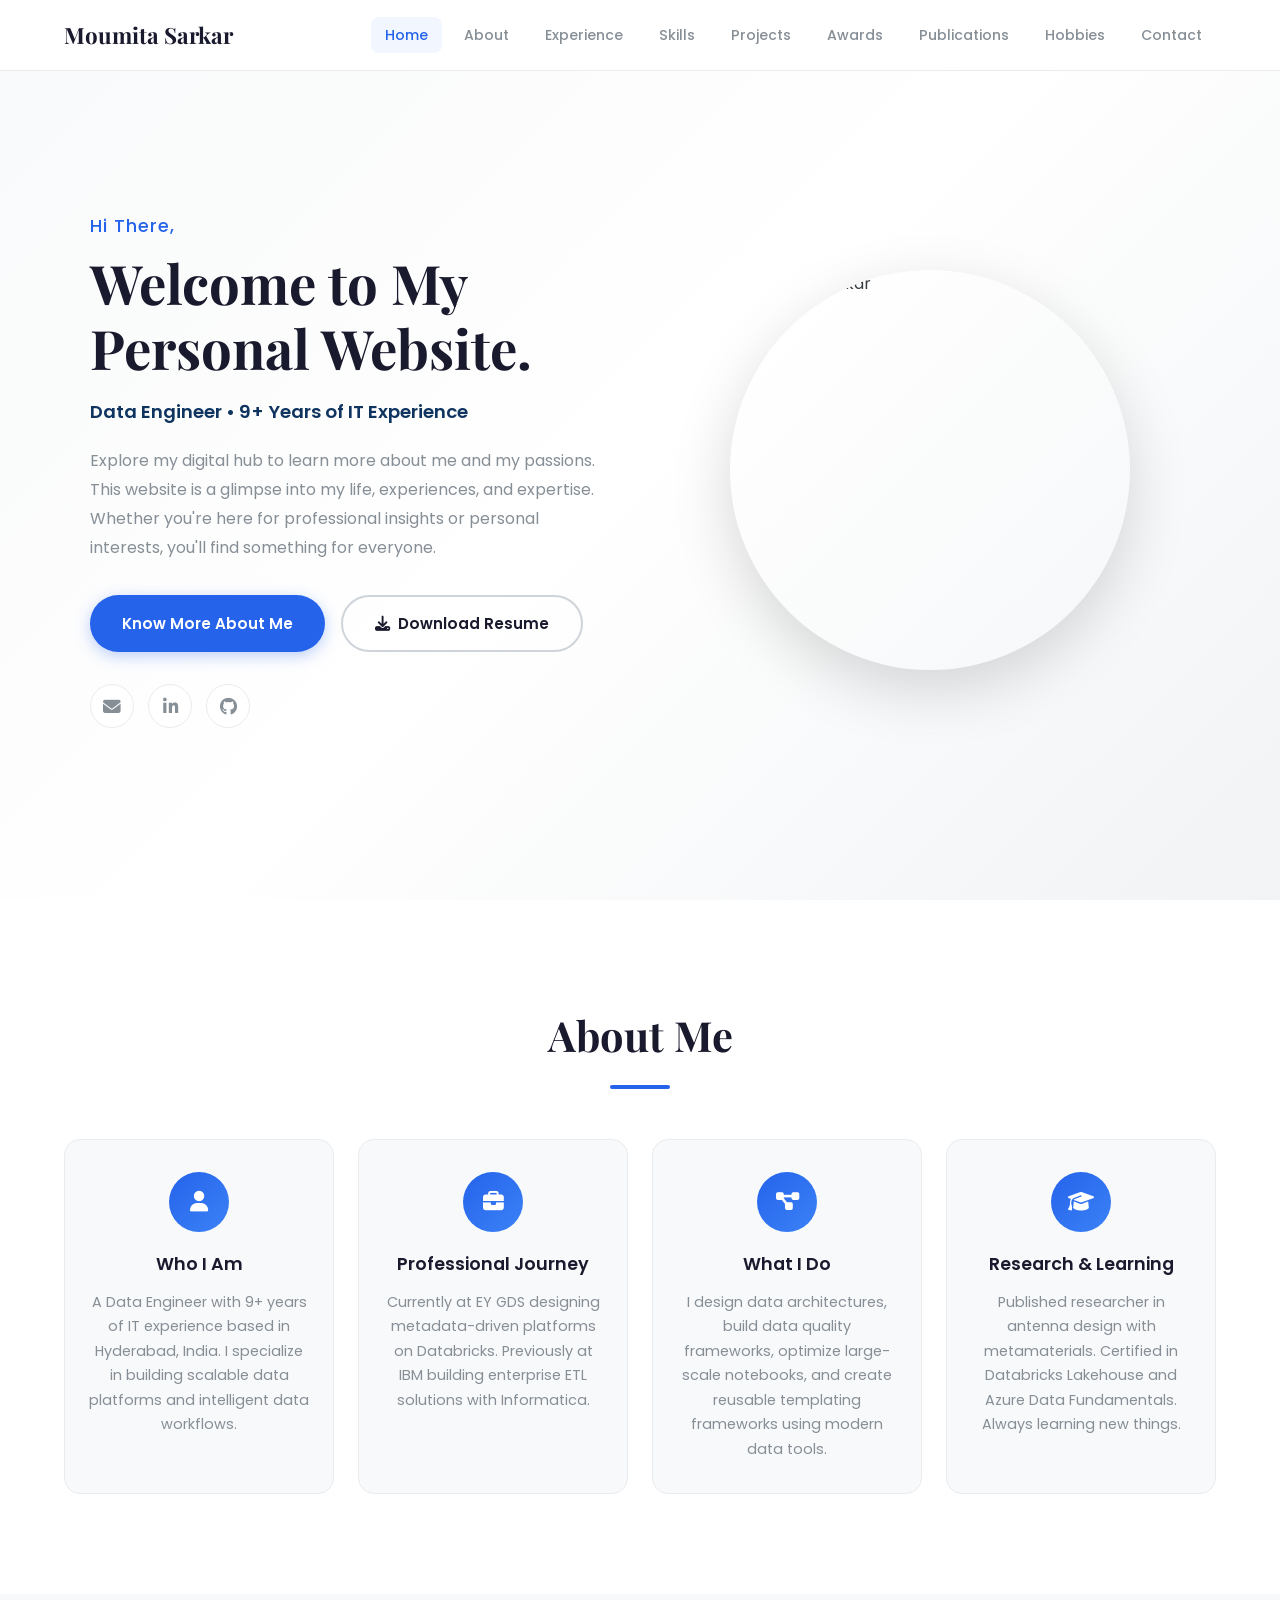
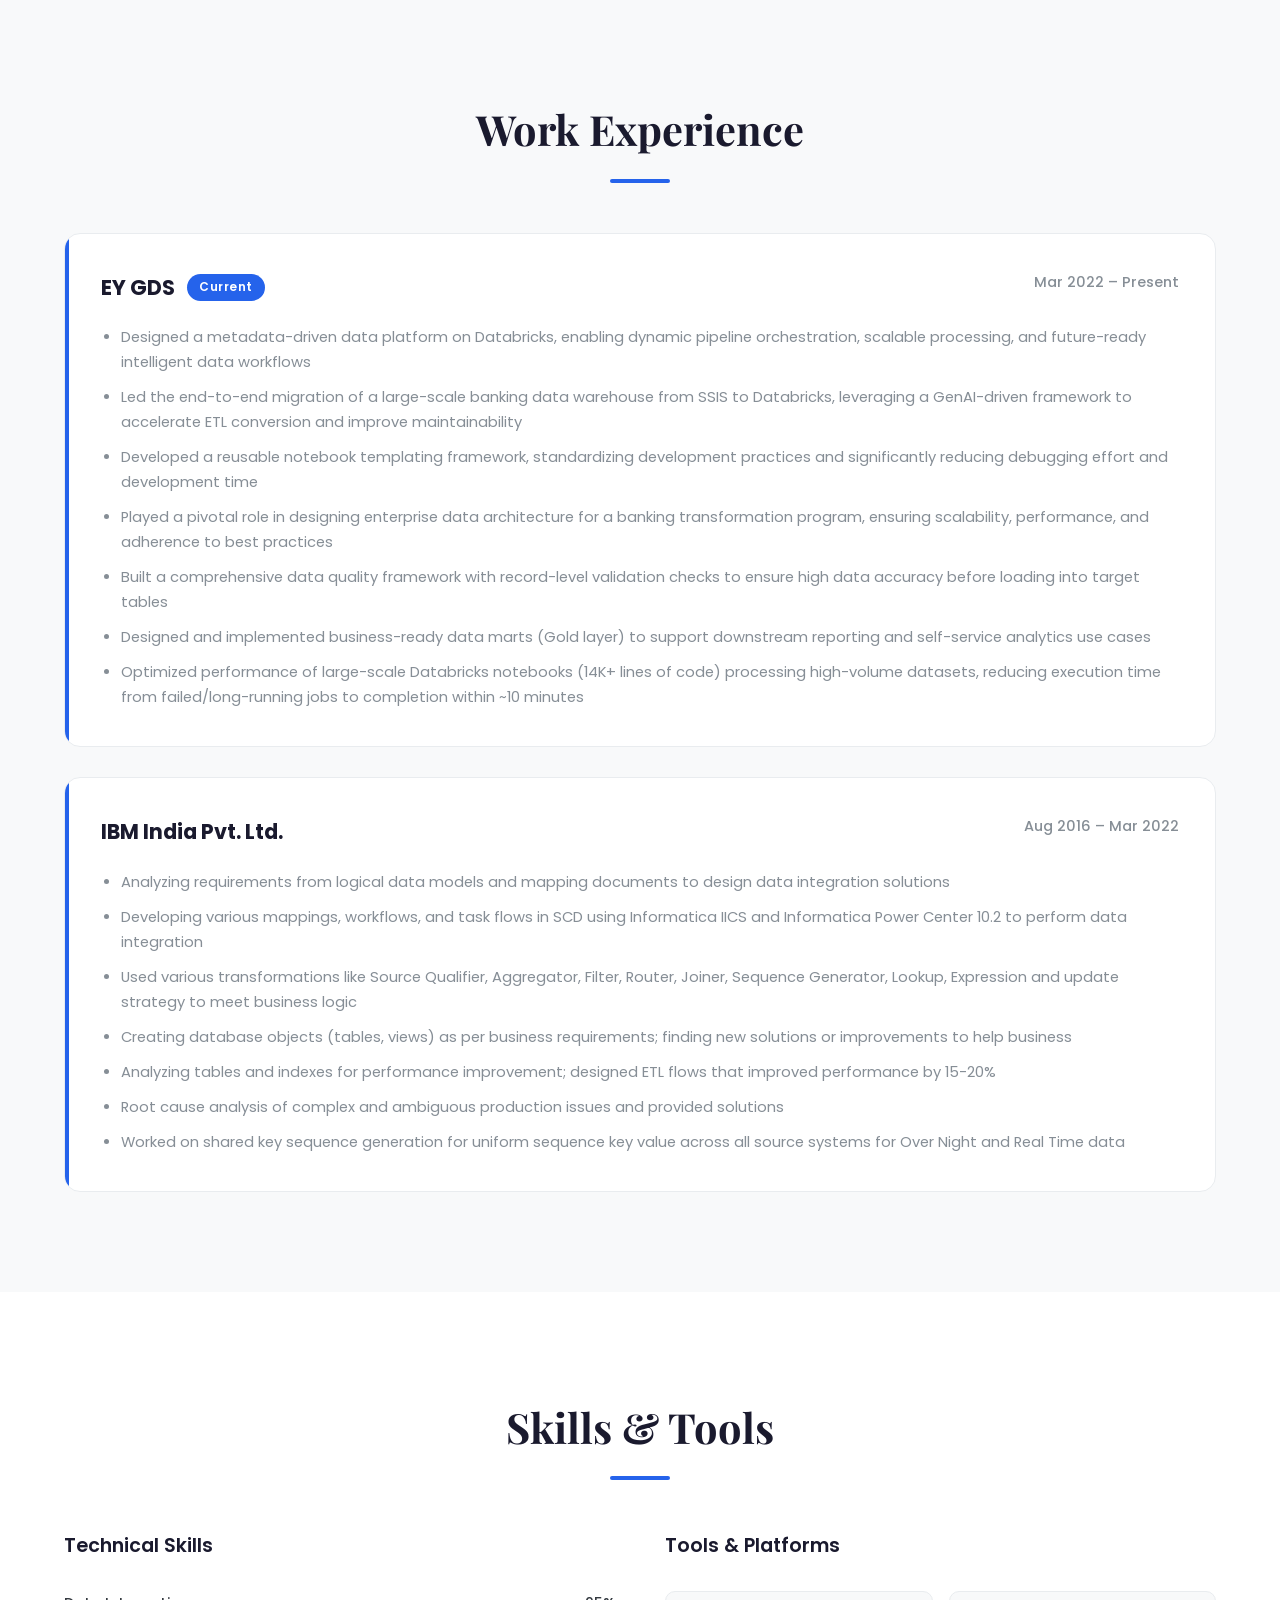
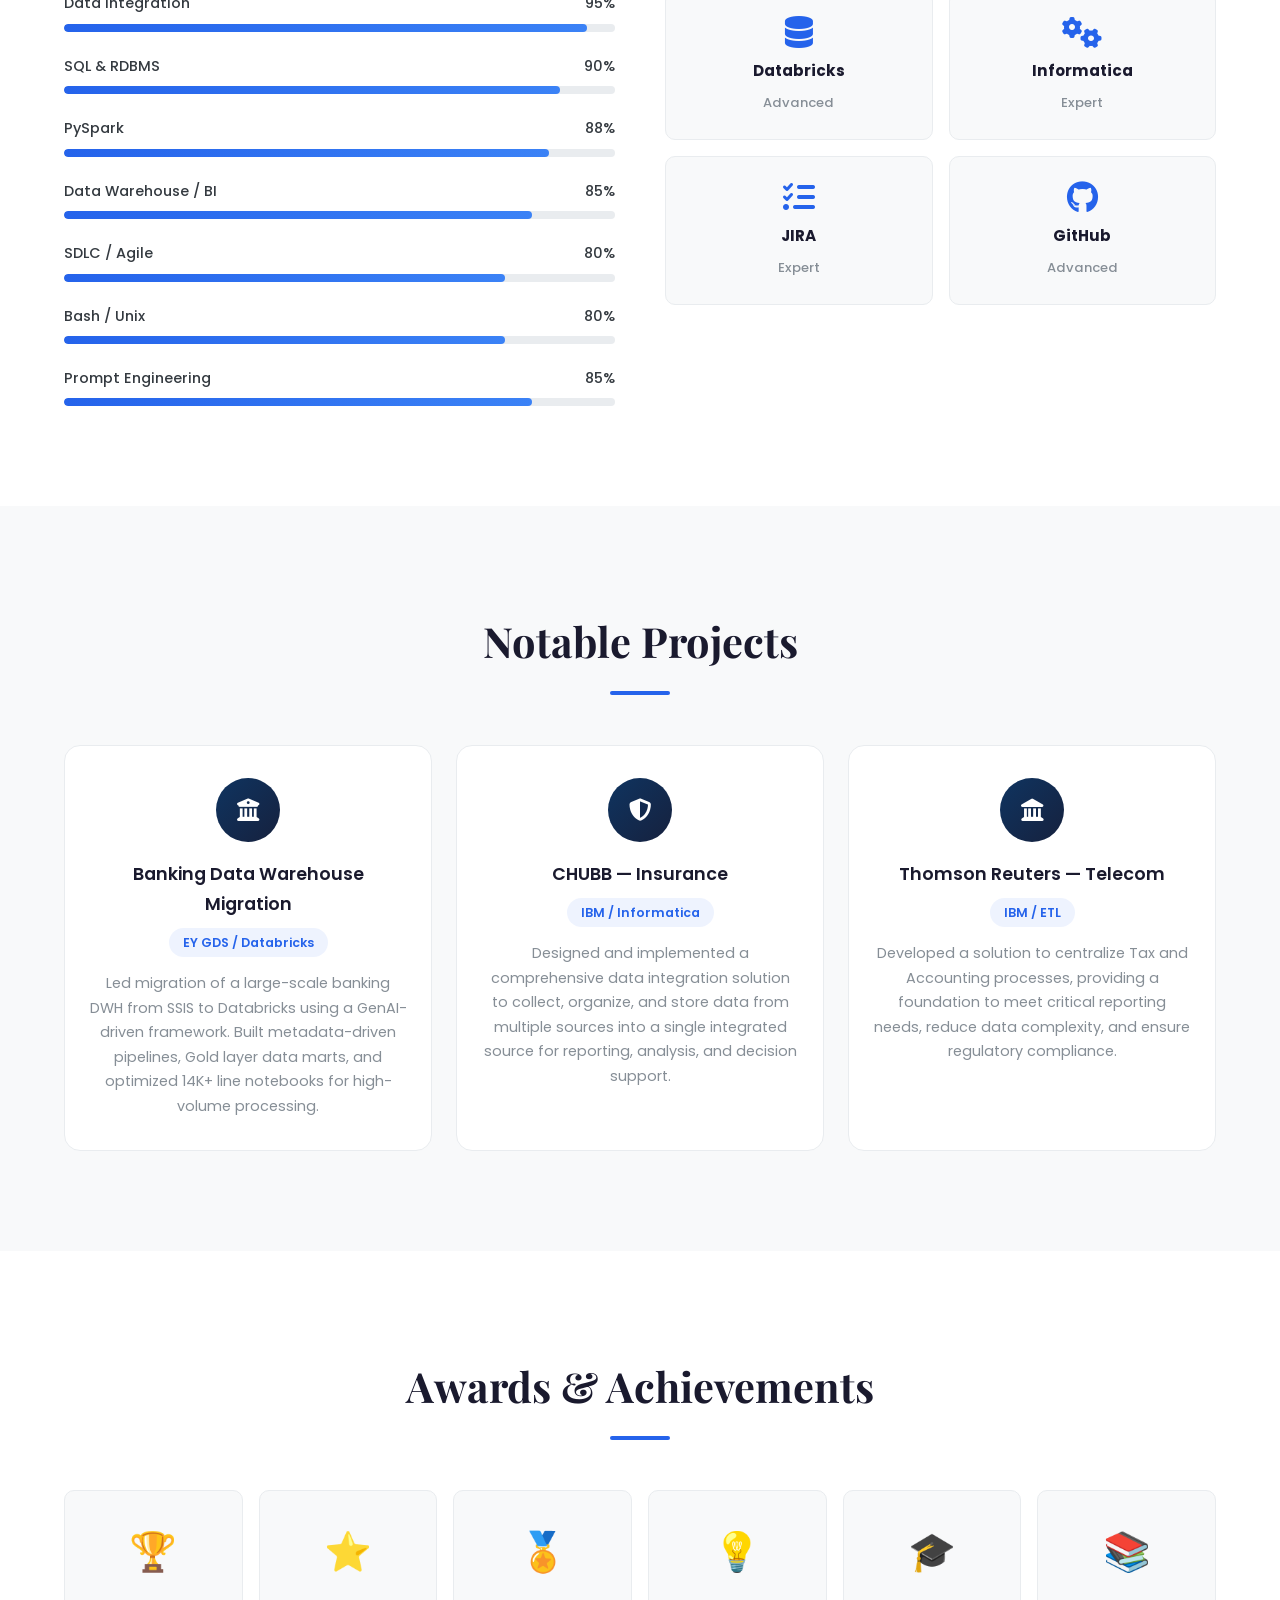
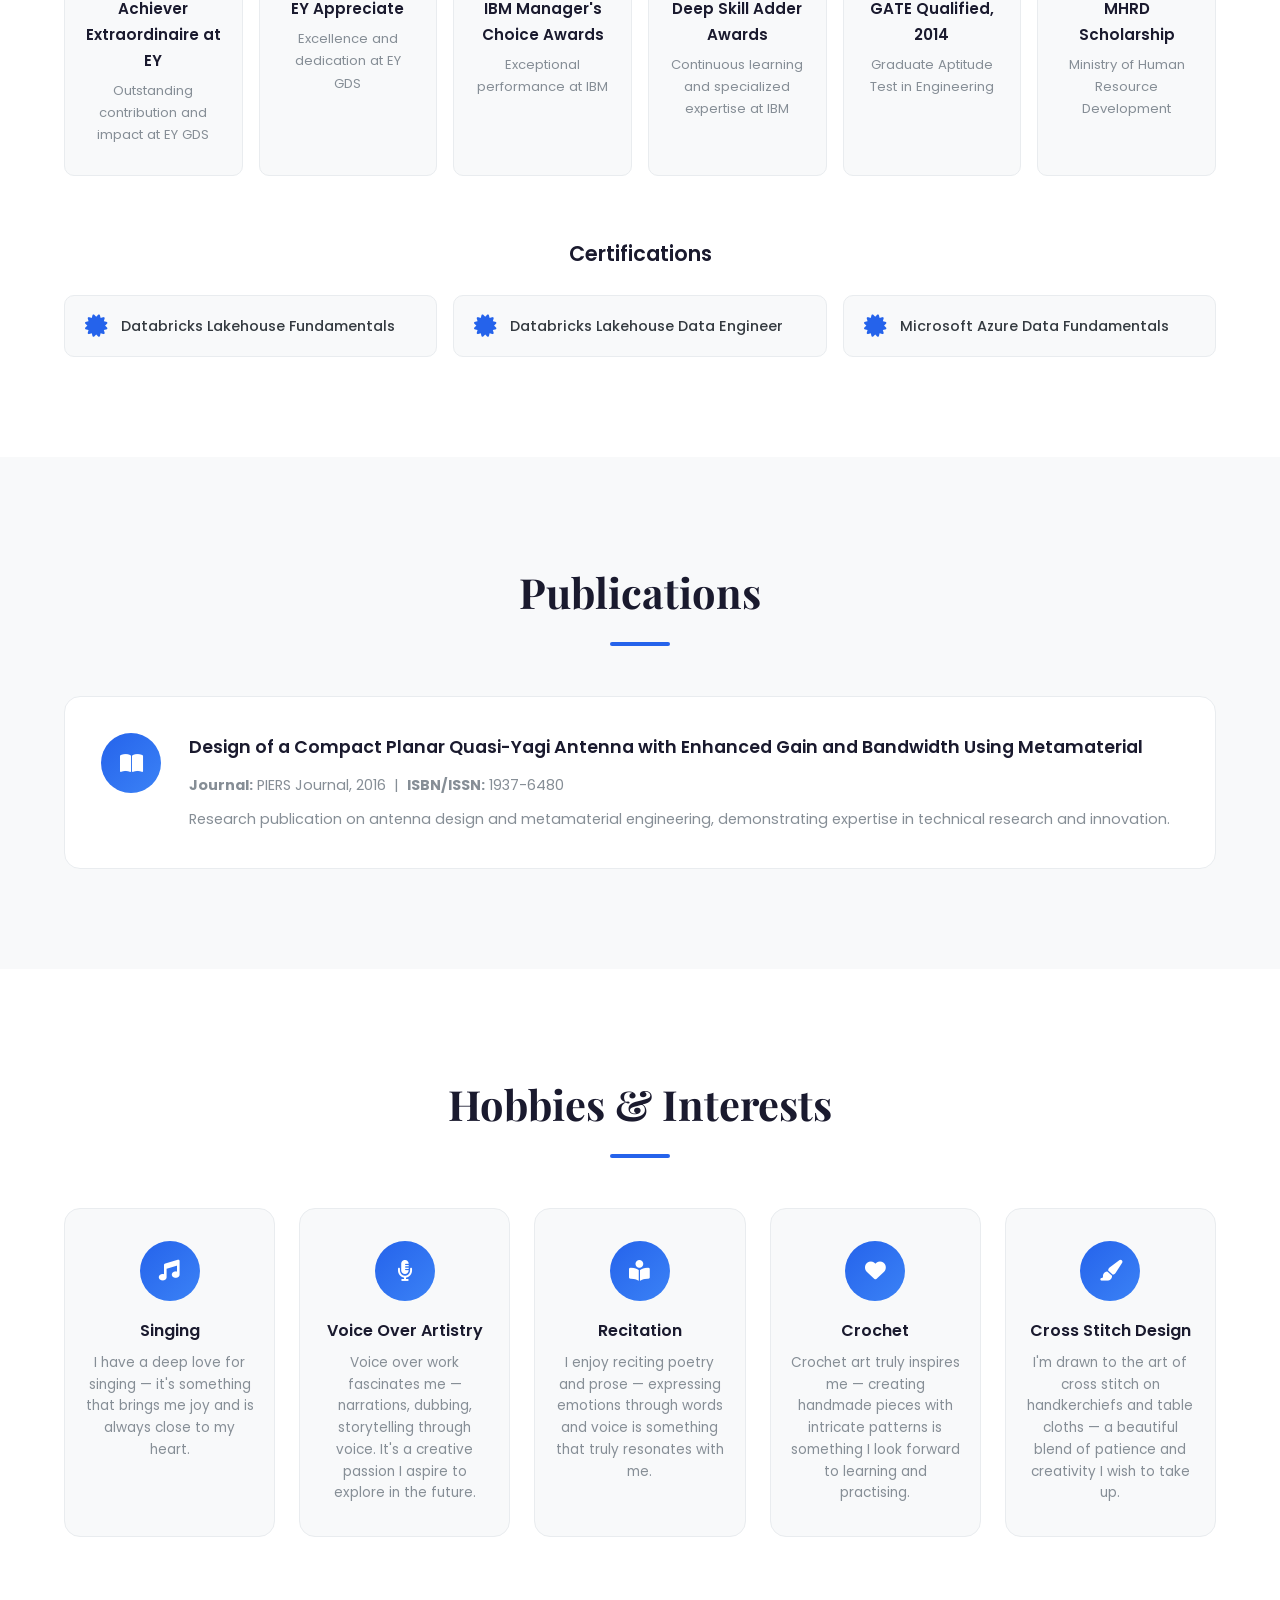
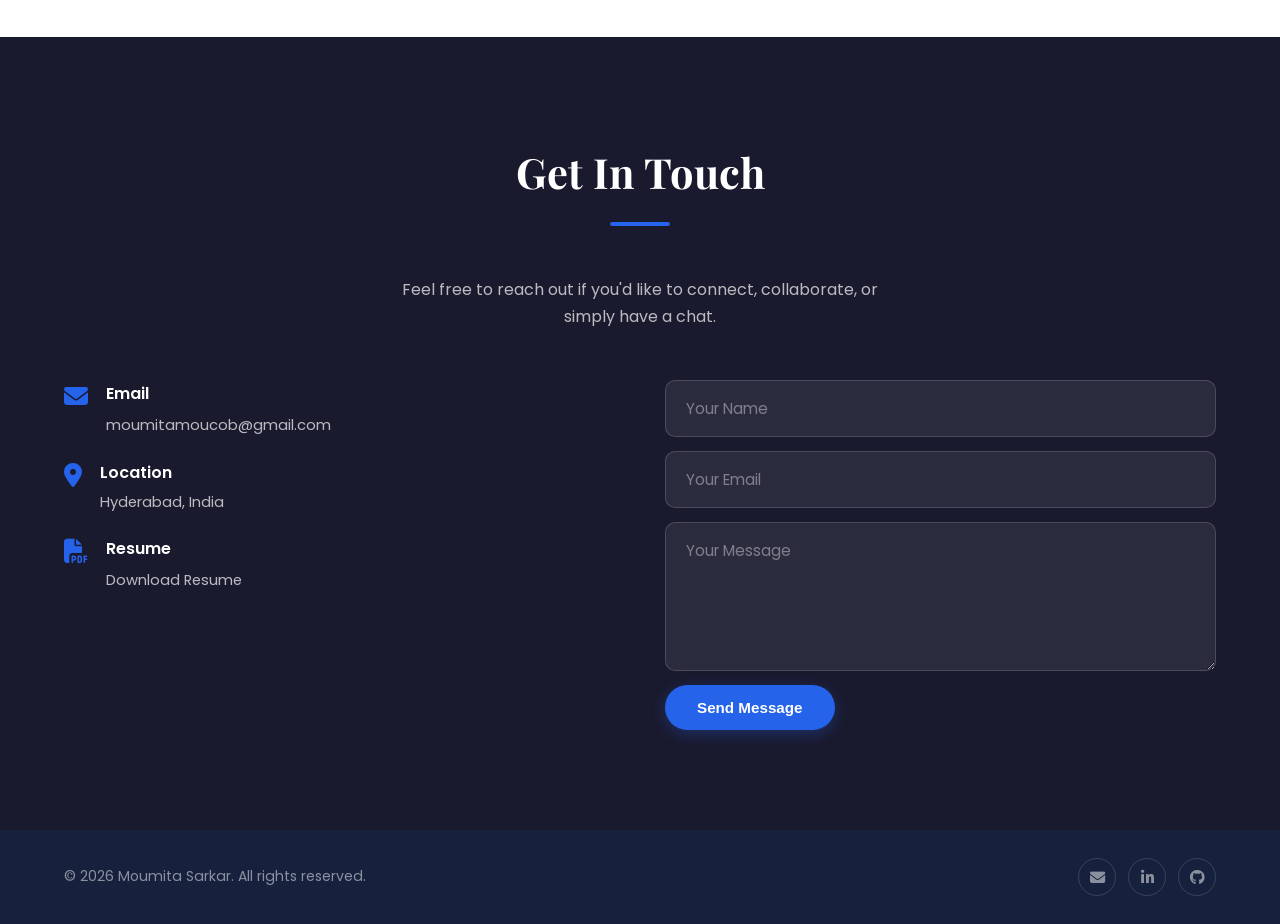
==== commit 051bd304: "Personal portfolio" ====
--- a/index.html
+++ b/index.html
@@ -52,7 +52,8 @@
             </div>
             <div class="hero-image">
                 <div class="hero-image-wrapper">
-                    <img id="profile-photo" src="assets/profile.jpg" alt="Moumita Sarkar">
+                    <img id="profile-photo" src="assets/profile_image.jpg" alt="Moumita Sarkar">
+                    <button class="photo-upload-btn" onclick="openAdmin()" title="Change Photo"><i class="fas fa-camera"></i></button>
                 </div>
             </div>
         </div>
--- a/styles.css
+++ b/styles.css
@@ -245,8 +245,8 @@
 .hero-image-wrapper {
     position: relative;
     width: 400px;
-    height: 480px;
-    border-radius: var(--radius);
+    height: 400px;
+    border-radius: 50%;
     overflow: hidden;
     box-shadow: var(--shadow-xl);
 }
@@ -254,7 +254,7 @@
     content: '';
     position: absolute;
     inset: -4px;
-    border-radius: 20px;
+    border-radius: 50%;
     background: linear-gradient(135deg, var(--accent), var(--blue));
     z-index: -1;
 }
@@ -262,7 +262,34 @@
     width: 100%;
     height: 100%;
     object-fit: cover;
-    border-radius: var(--radius);
+    border-radius: 50%;
+}
+.photo-upload-btn {
+    position: absolute;
+    bottom: 14px;
+    right: 14px;
+    width: 40px;
+    height: 40px;
+    border-radius: 50%;
+    background: rgba(0, 0, 0, 0.55);
+    color: #fff;
+    border: 2px solid rgba(255, 255, 255, 0.6);
+    cursor: pointer;
+    font-size: 1rem;
+    display: flex;
+    align-items: center;
+    justify-content: center;
+    transition: var(--transition);
+    z-index: 2;
+    opacity: 0;
+}
+.hero-image-wrapper:hover .photo-upload-btn {
+    opacity: 1;
+}
+.photo-upload-btn:hover {
+    background: var(--accent);
+    border-color: var(--white);
+    transform: scale(1.1);
 }
 
 /* ===== DISCOVER / ABOUT ===== */
@@ -819,7 +846,7 @@
     .hero-description { max-width: 100%; }
     .hero-cta { justify-content: center; }
     .hero-socials { justify-content: center; }
-    .hero-image-wrapper { width: 300px; height: 360px; }
+    .hero-image-wrapper { width: 300px; height: 300px; }
     .discover-grid { grid-template-columns: repeat(2, 1fr); }
     .project-cards { grid-template-columns: repeat(2, 1fr); }
     .awards-grid { grid-template-columns: repeat(3, 1fr); }
@@ -850,7 +877,7 @@
     .hamburger.active span:nth-child(3) { transform: rotate(-45deg) translate(5px, -5px); }
 
     .hero-title { font-size: 2.4rem; }
-    .hero-image-wrapper { width: 260px; height: 320px; }
+    .hero-image-wrapper { width: 260px; height: 260px; }
     .section-title { font-size: 2rem; }
 
     .skills-wrapper { grid-template-columns: 1fr; }
@@ -861,7 +888,7 @@
 
 @media (max-width: 480px) {
     .hero-title { font-size: 1.8rem; }
-    .hero-image-wrapper { width: 220px; height: 270px; }
+    .hero-image-wrapper { width: 220px; height: 220px; }
     .discover-grid { grid-template-columns: 1fr; }
     .project-cards { grid-template-columns: 1fr; }
     .awards-grid { grid-template-columns: repeat(2, 1fr); }
